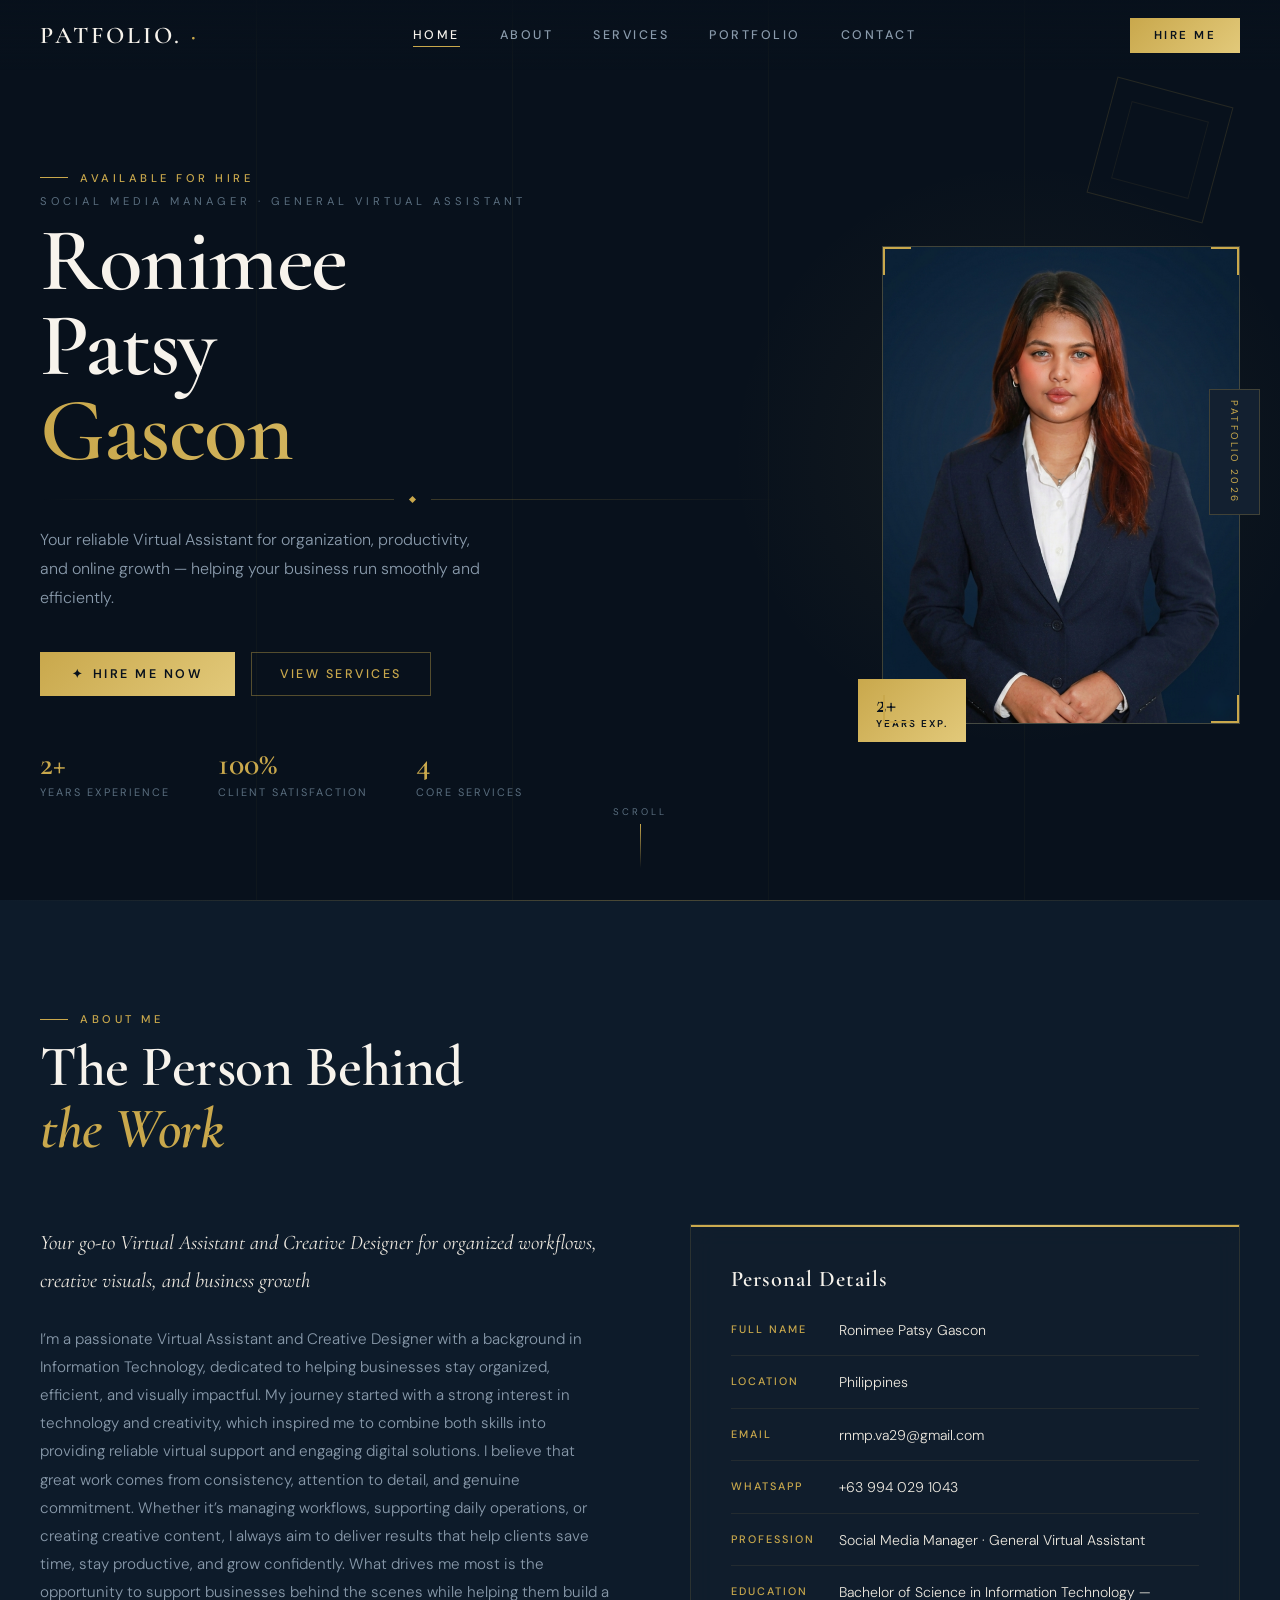
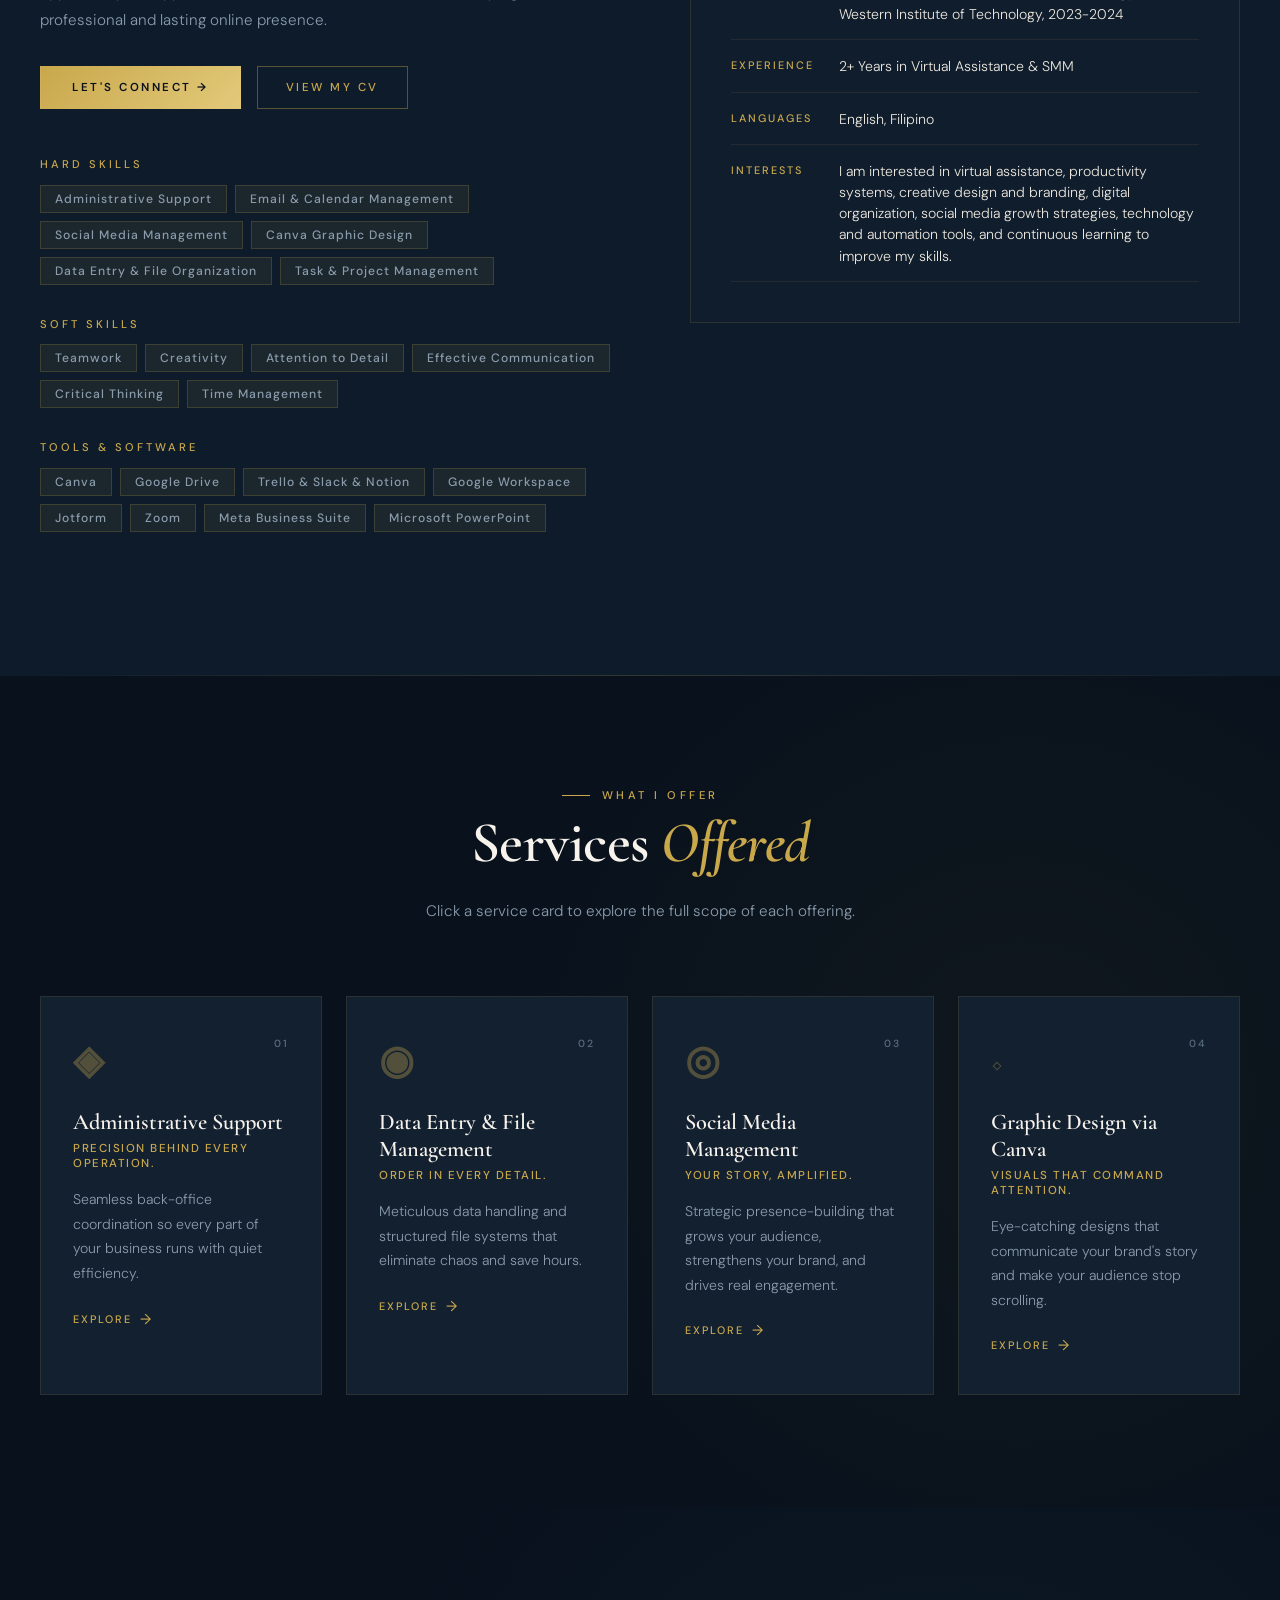
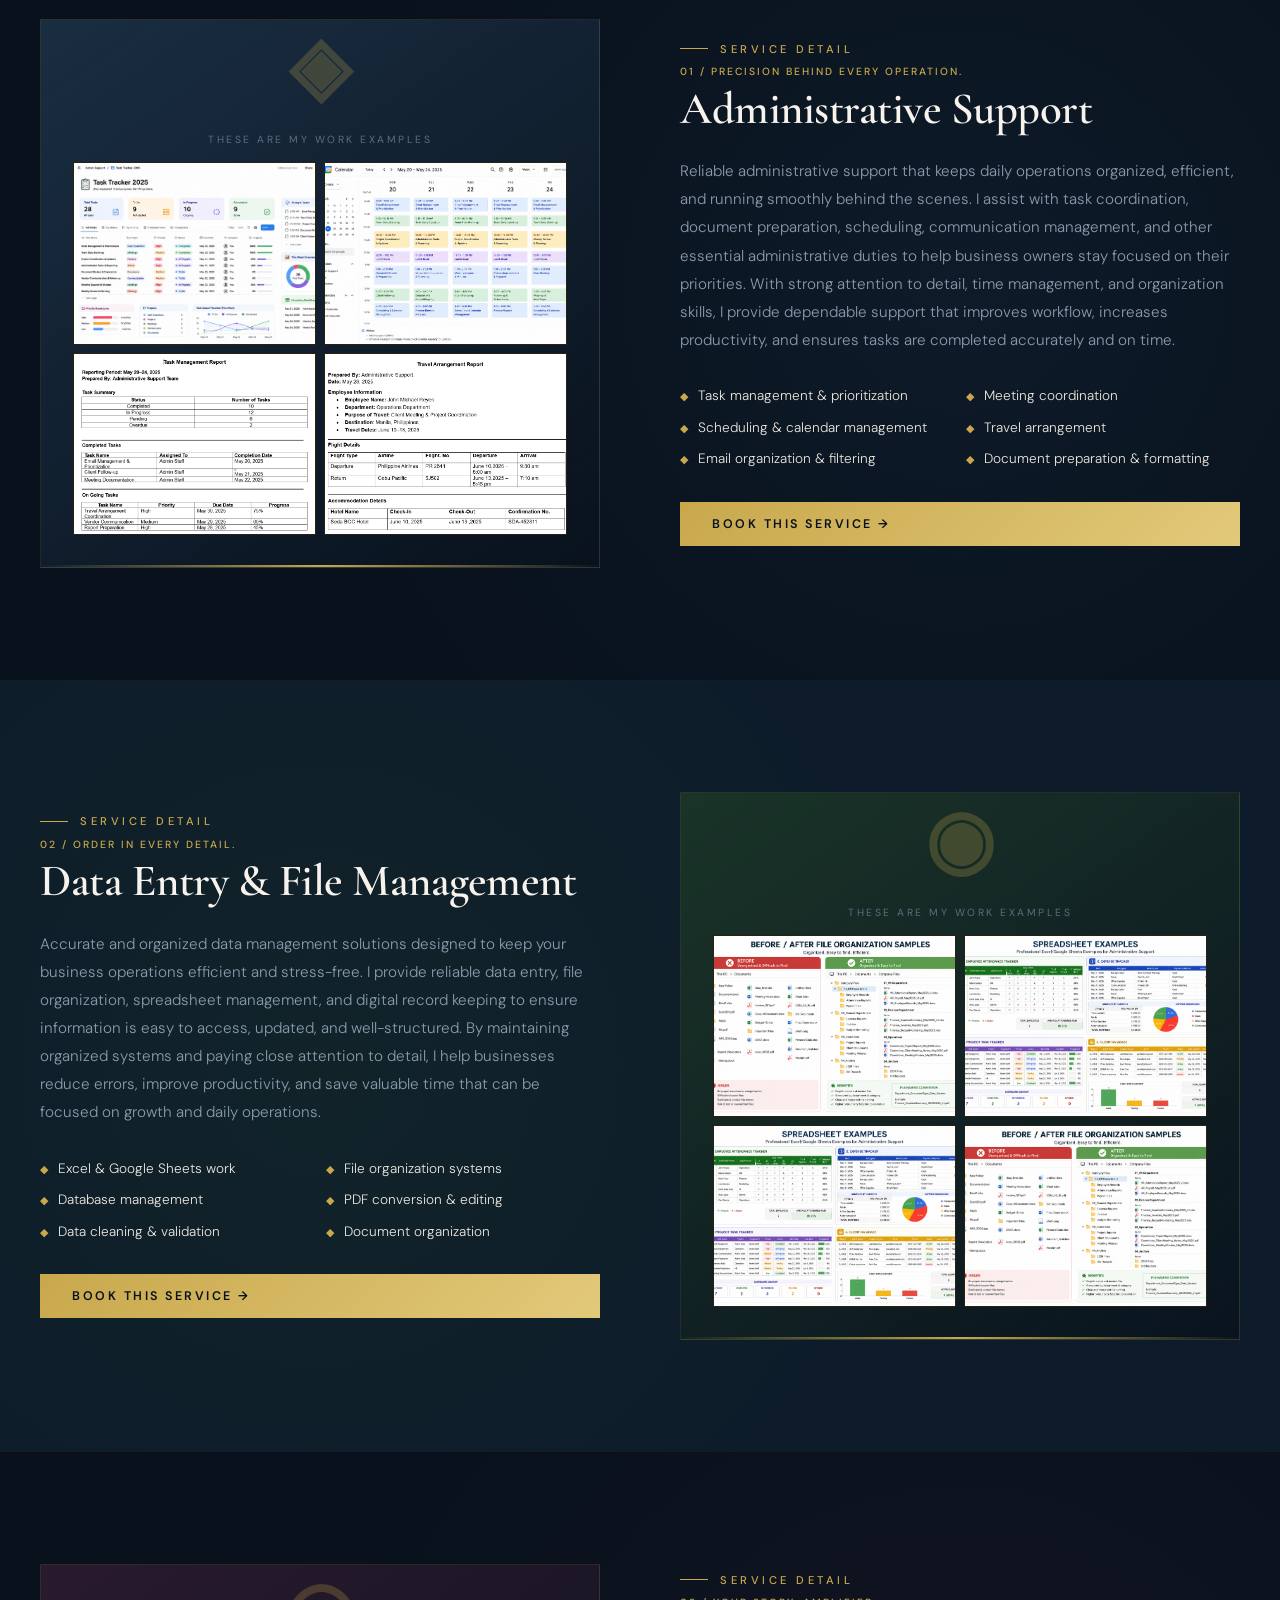
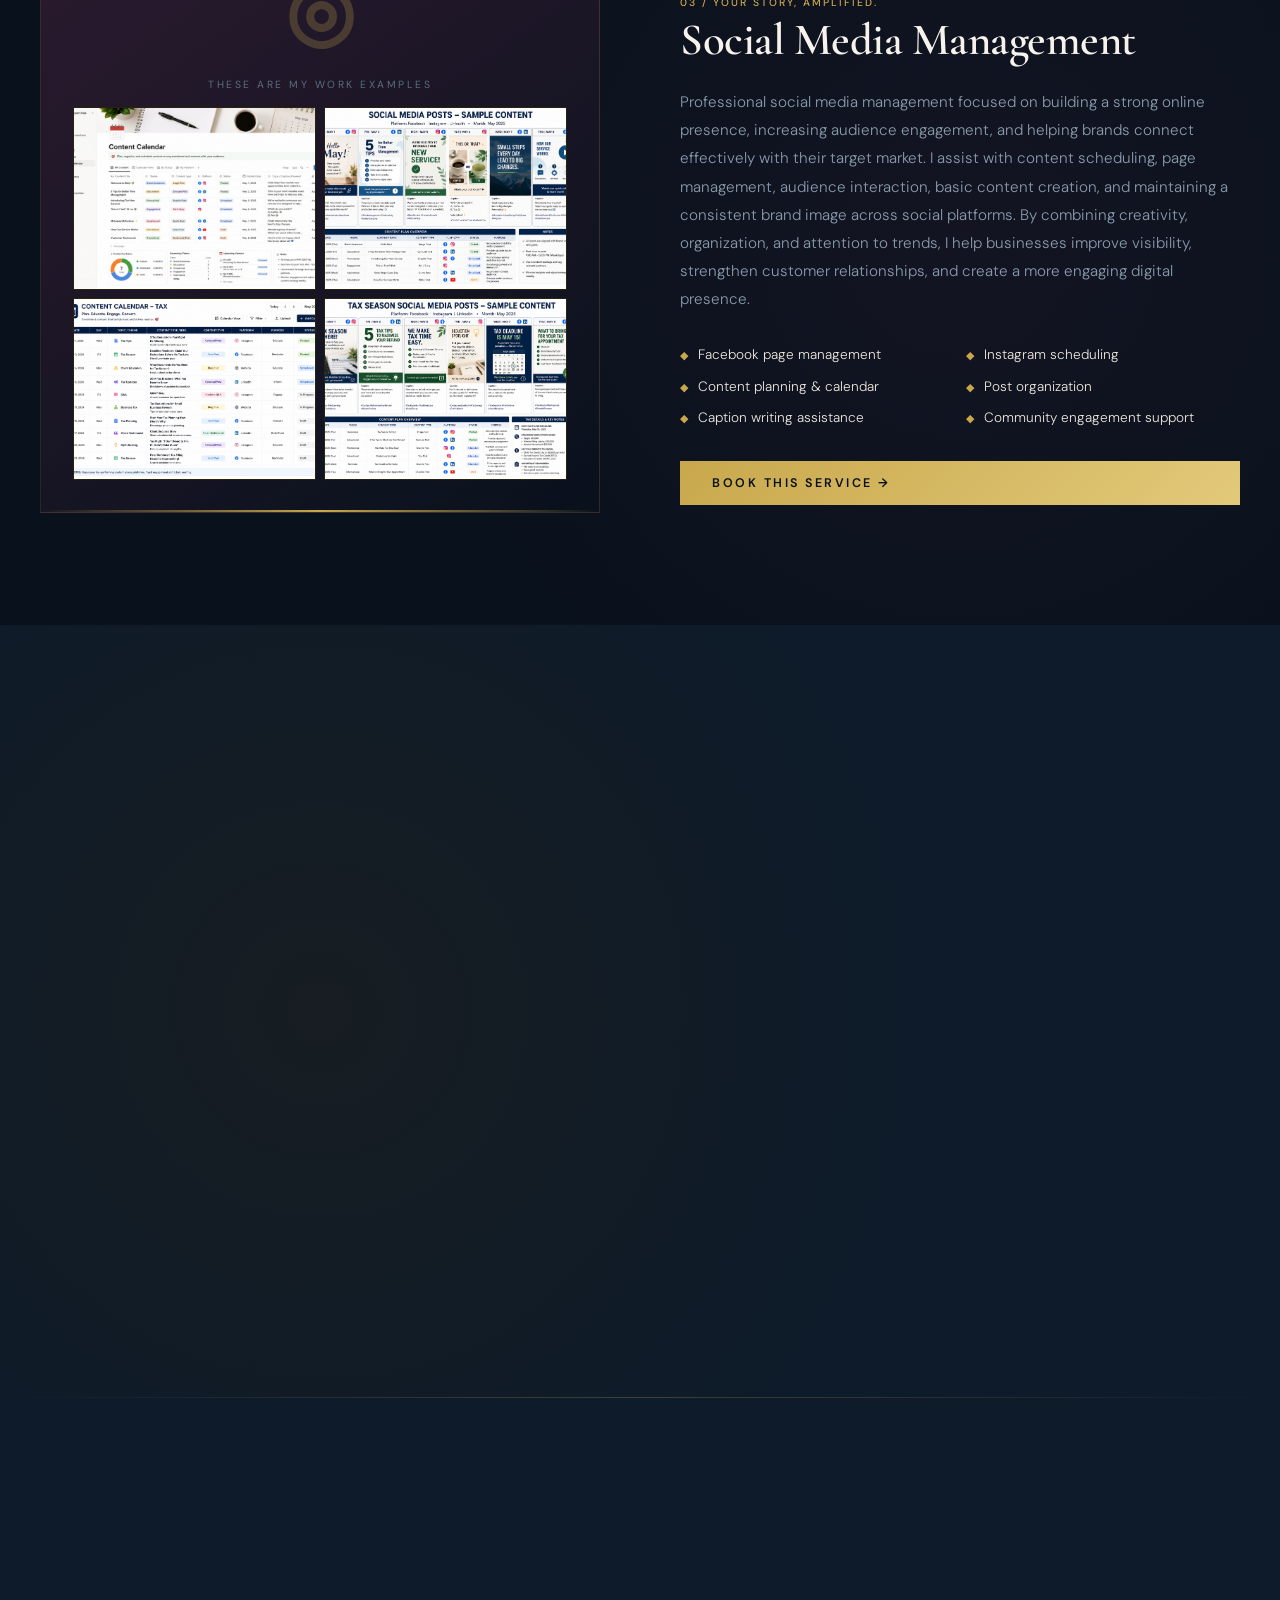
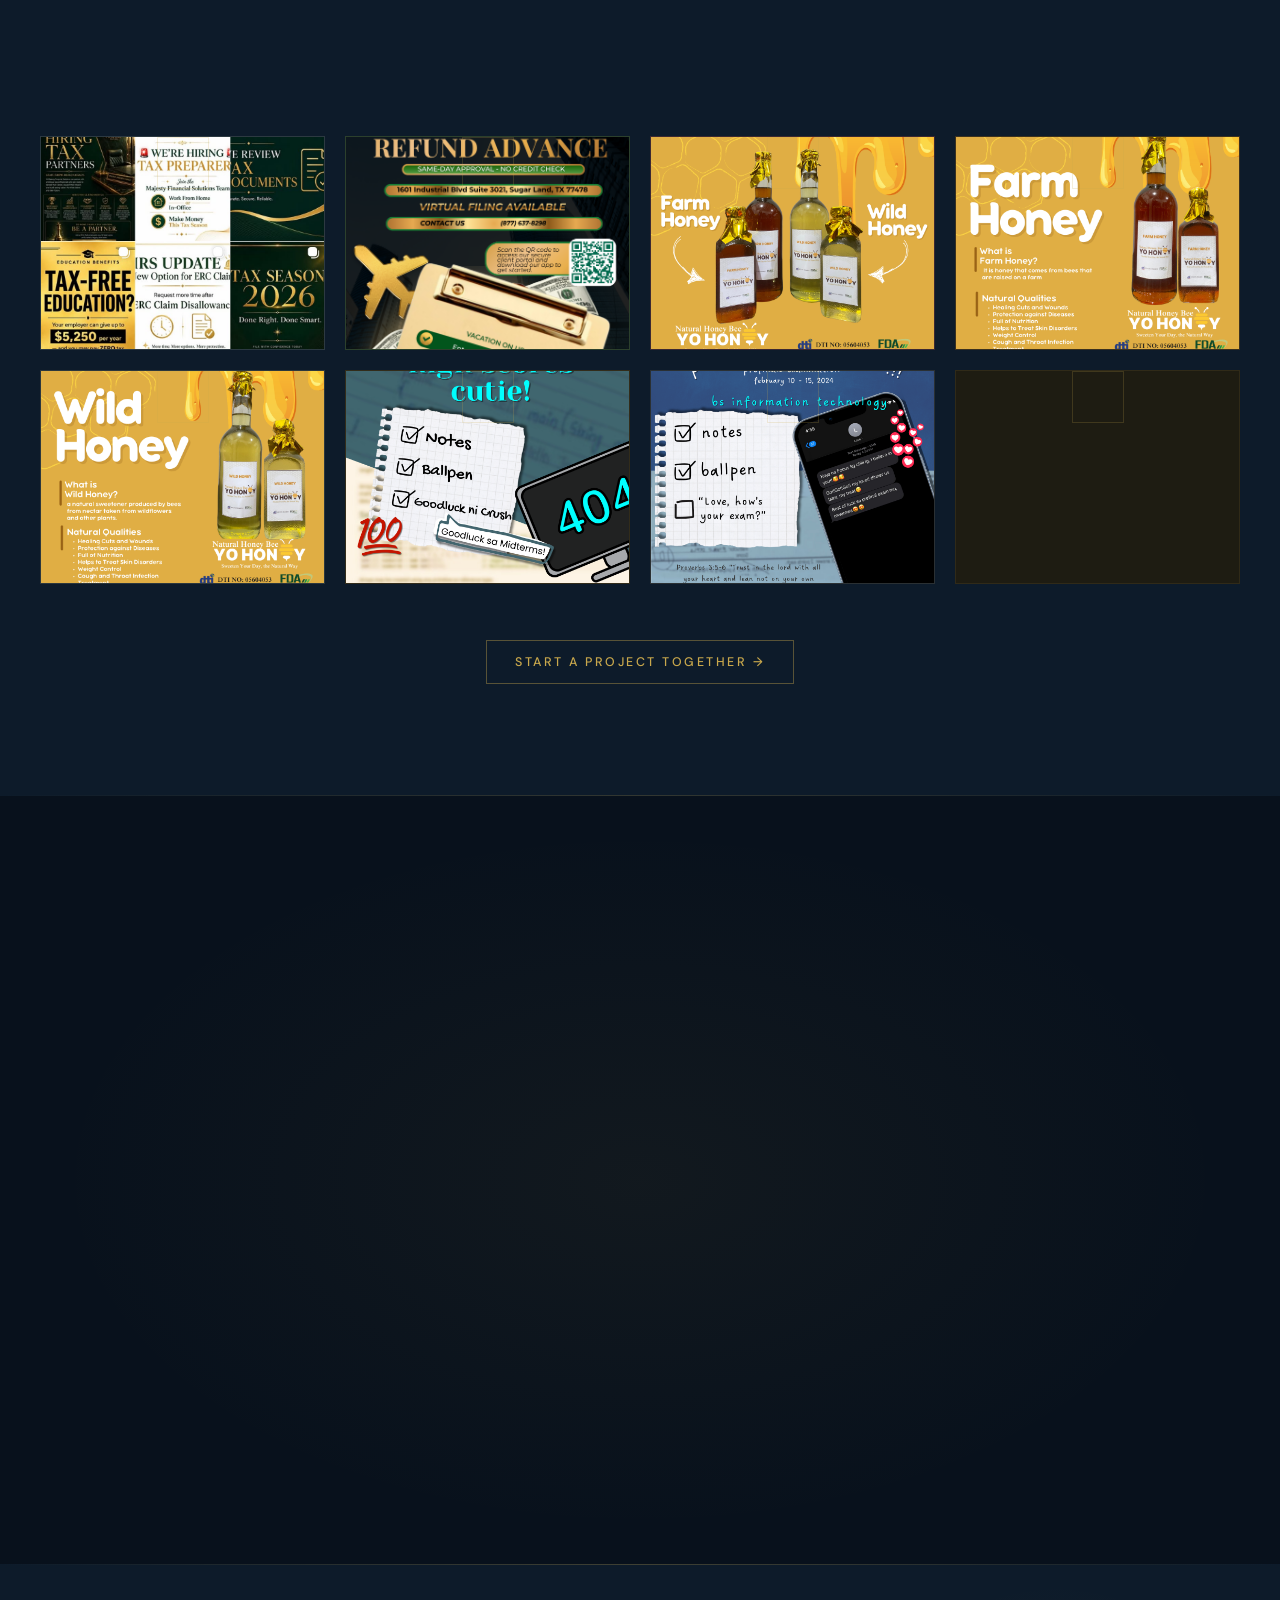
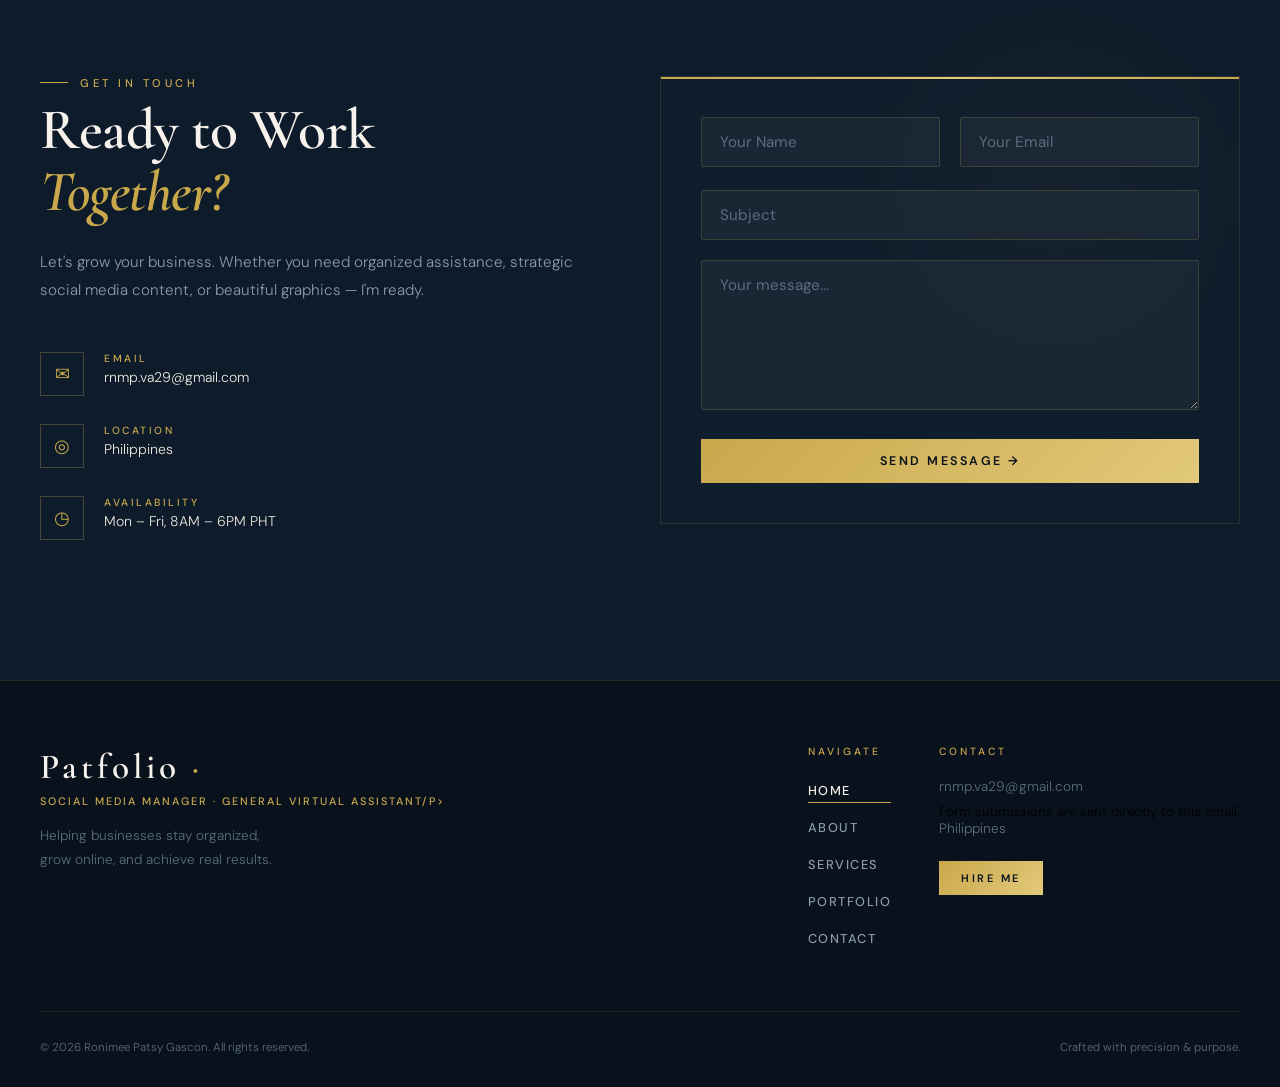
==== index.html @ 821ad09b "initial commit" ====
<!DOCTYPE html>
<html lang="en">
<head>
  <meta charset="UTF-8" />
  <meta name="viewport" content="width=device-width, initial-scale=1.0" />
  <title>Ronimee Patsy Gascon | Social Media Manager · Executive Assistant</title>
  <link rel="stylesheet" href="style.css" />
</head>
<body>

  <!-- ═══════════════════════════════════════════
       NAVBAR
  ═══════════════════════════════════════════ -->
  <nav id="navbar">
    <div class="nav-inner">
      <a href="#hero" class="nav-wordmark" onclick="smoothScroll('hero'); return false;">
        <span class="nav-wordmark-white">patfolio.</span><span class="nav-wordmark-gold">&nbsp;·</span>
      </a>

      <div class="desktop-only nav-links">
        <a href="#hero"      class="nav-link active" onclick="smoothScroll('hero');      return false;">Home</a>
        <a href="#about"     class="nav-link"         onclick="smoothScroll('about');     return false;">About</a>
        <a href="#services"  class="nav-link"         onclick="smoothScroll('services');  return false;">Services</a>
        <a href="#portfolio" class="nav-link"         onclick="smoothScroll('portfolio'); return false;">Portfolio</a>
        <a href="#contact"   class="nav-link"         onclick="smoothScroll('contact');   return false;">Contact</a>
      </div>

      <a href="#contact" class="btn-gold desktop-only" style="padding:10px 24px;font-size:0.72rem;" onclick="smoothScroll('contact'); return false;">
        Hire Me
      </a>

      <button class="hamburger mobile-only" id="hamburger" onclick="toggleMenu()" aria-label="Toggle menu">
        <span></span><span></span><span></span>
      </button>
    </div>

    <div class="mobile-drawer" id="mobile-drawer">
      <a href="#hero"      class="nav-link" onclick="smoothScroll('hero');      closeMobileMenu(); return false;">Home</a>
      <a href="#about"     class="nav-link" onclick="smoothScroll('about');     closeMobileMenu(); return false;">About</a>
      <a href="#services"  class="nav-link" onclick="smoothScroll('services');  closeMobileMenu(); return false;">Services</a>
      <a href="#portfolio" class="nav-link" onclick="smoothScroll('portfolio'); closeMobileMenu(); return false;">Portfolio</a>
      <a href="#contact"   class="nav-link" onclick="smoothScroll('contact');   closeMobileMenu(); return false;">Contact</a>
      <a href="#contact" class="btn-gold" style="margin-top:0.5rem;width:100%;justify-content:center;display:flex;" onclick="smoothScroll('contact'); closeMobileMenu(); return false;">
        Hire Me
      </a>
    </div>
  </nav>

  <!-- ═══════════════════════════════════════════
       HERO
  ═══════════════════════════════════════════ -->
  <section id="hero">
    <div class="hero-grid-line" style="left:20%"></div>
    <div class="hero-grid-line" style="left:40%"></div>
    <div class="hero-grid-line" style="left:60%"></div>
    <div class="hero-grid-line" style="left:80%"></div>
    <div class="hero-grid-line" style="left:100%"></div>
    <div class="hero-glow"></div>
    <div class="hero-ornament-lg"></div>
    <div class="hero-ornament-sm"></div>

    <div class="hero-inner">
      <div class="hero-text">
        <div class="section-label">
          <div class="section-label-line"></div>
          <span class="section-label-text">Available for Hire</span>
        </div>
        <p class="hero-subtitle">Social Media Manager · General Virtual Assistant</p>
        <h1 class="hero-h1">
          <span>Ronimee</span>
          <span>Patsy</span>
          <span class="gold-line gold-text">Gascon</span>
        </h1>
        <div class="gold-divider">
          <div class="gold-divider-line-l"></div>
          <div class="gold-divider-diamond"></div>
          <div class="gold-divider-line-r"></div>
        </div>
        <p class="hero-body">
          Your reliable Virtual Assistant for organization, productivity, and online growth — helping your business run smoothly and efficiently.
        </p>
        <div class="hero-ctas">
          <a href="#contact" class="btn-gold" onclick="smoothScroll('contact'); return false;"><span>✦</span> Hire Me Now</a>
          <a href="#services" class="btn-outline" onclick="smoothScroll('services'); return false;">View Services</a>
        </div>
        <div class="hero-stats">
          <div>
            <div class="hero-stat-num">2+</div>
            <div class="hero-stat-lbl">Years Experience</div>
          </div>
          <div>
            <div class="hero-stat-num">100%</div>
            <div class="hero-stat-lbl">Client Satisfaction</div>
          </div>
          <div>
            <div class="hero-stat-num">4</div>
            <div class="hero-stat-lbl">Core Services</div>
          </div>
        </div>
      </div>

      <div class="hero-frame-wrap">
        <div class="hero-frame">
          <div class="corner-accent tl"></div>
          <div class="corner-accent tr"></div>
          <div class="corner-accent bl"></div>
          <div class="corner-accent br"></div>
          <div class="hero-frame-inner hero-frame-inner--photo">
            <img
              src="images/profile.png"
              alt="Ronimee Patsy Gascon"
              onerror="this.style.display='none';"
              style="width:100%;height:100%;object-fit:cover;display:block;opacity:1;filter:none;"
            />
          </div>
        </div>
        <div class="hero-badge">
          <div class="hero-badge-num">2+</div>
          <div class="hero-badge-lbl">Years Exp.</div>
        </div>
        <div class="hero-side-tag">
          <span>Patfolio 2026</span>
        </div>
      </div>
    </div>

    <div class="scroll-cue">
      <span>Scroll</span>
      <div class="scroll-line"></div>
    </div>
  </section>

  <!-- ═══════════════════════════════════════════
       ABOUT
  ═══════════════════════════════════════════ -->
  <section id="about">
    <div class="about-top-line"></div>
    <div class="about-bottom-line"></div>

    <div class="about-inner">
      <div class="about-header anim-reveal">
        <div class="section-label">
          <div class="section-label-line"></div>
          <span class="section-label-text">About Me</span>
        </div>
        <h2 class="section-heading">
          The Person Behind<br>
          <em style="font-style:italic;color:var(--gold);">the Work</em>
        </h2>
      </div>

      <div class="about-body">
        <!-- Bio -->
        <div class="about-bio anim-reveal anim-delay-1">
          <p class="about-quote">
            Your go-to Virtual Assistant and Creative Designer for organized workflows, creative visuals, and business growth
          </p>
          <p class="about-body-text">
            I’m a passionate Virtual Assistant and Creative Designer with a background in Information Technology, dedicated to helping businesses stay organized, efficient, and visually impactful. My journey started with a strong interest in technology and creativity, which inspired me to combine both skills into providing reliable virtual support and engaging digital solutions.

I believe that great work comes from consistency, attention to detail, and genuine commitment. Whether it’s managing workflows, supporting daily operations, or creating creative content, I always aim to deliver results that help clients save time, stay productive, and grow confidently.

What drives me most is the opportunity to support businesses behind the scenes while helping them build a professional and lasting online presence.

          </p>
          <div style="display:flex;gap:1rem;flex-wrap:wrap;align-items:center;">
            <a href="#contact" class="btn-gold" style="font-size:0.72rem;" onclick="smoothScroll('contact'); return false;">
              Let's Connect →
            </a>
            <a href="https://drive.google.com/file/d/1pKWm-BBSpzEFncH00V7C1BY3cA4h8h1Z/view?usp=sharing" target="_blank" rel="noopener noreferrer" class="btn-outline" style="font-size:0.72rem;">
              View My CV
            </a>
          </div>

          <div class="about-skills">
            <div class="skill-group">
              <h4 class="skill-group-title">Hard Skills</h4>
              <div class="skill-tags">
                <span class="tag">Administrative Support</span>
                <span class="tag">Email & Calendar Management</span>
                <span class="tag">Social Media Management</span>
                <span class="tag">Canva Graphic Design</span>
                <span class="tag">Data Entry & File Organization</span>
                <span class="tag">Task & Project Management</span>
              </div>
            </div>
            <div class="skill-group">
              <h4 class="skill-group-title">Soft Skills</h4>
              <div class="skill-tags">
                <span class="tag">Teamwork</span>
                <span class="tag">Creativity</span>
                <span class="tag">Attention to Detail</span>
                <span class="tag">Effective Communication</span>
                <span class="tag">Critical Thinking</span>
                <span class="tag">Time Management</span>
              </div>
            </div>
            <div class="skill-group">
              <h4 class="skill-group-title">Tools &amp; Software</h4>
              <div class="skill-tags">
                <span class="tag">Canva</span>
                <span class="tag">Google Drive</span>
                <span class="tag">Trello & Slack & Notion</span>
                <span class="tag">Google Workspace</span>
                <span class="tag">Jotform</span>
                <span class="tag">Zoom</span>
                <span class="tag">Meta Business Suite</span>
                <span class="tag">Microsoft PowerPoint</span>
              </div>
            </div>
          </div>
        </div>

        <!-- Details card -->
        <div class="about-details anim-reveal anim-delay-2">
          <div class="glass-card details-card">
            <div class="details-card-bar"></div>
            <h3 class="details-card-title">Personal Details</h3>
            <div class="details-list">
              <div class="detail-row">
                <span class="detail-key">Full Name</span>
                <span class="detail-val">Ronimee Patsy Gascon</span>
              </div>
              <div class="detail-row">
                <span class="detail-key">Location</span>
                <span class="detail-val">Philippines</span>
              </div>
              <div class="detail-row">
                <span class="detail-key">Email</span>
                <span class="detail-val">rnmp.va29@gmail.com</span>
              </div>
              <div class="detail-row">
                <span class="detail-key">WhatsApp</span>
                <span class="detail-val">+63 994 029 1043</span>
              </div>
              <div class="detail-row">
                <span class="detail-key">Profession</span>
                <span class="detail-val">Social Media Manager · General Virtual Assistant </span>
              </div>
              <div class="detail-row">
                <span class="detail-key">Education</span>
                <span class="detail-val">Bachelor of Science in Information Technology — Western Institute of Technology, 2023-2024</span>
              </div>
              <div class="detail-row">
                <span class="detail-key">Experience</span>
                <span class="detail-val">2+ Years in Virtual Assistance &amp; SMM</span>
              </div>
              <div class="detail-row">
                <span class="detail-key">Languages</span>
                <span class="detail-val">English, Filipino</span>
              </div>
              <div class="detail-row">
                <span class="detail-key">Interests</span>
                <span class="detail-val">I am interested in virtual assistance, productivity systems, creative design and branding, digital organization, social media growth strategies, technology and automation tools, and continuous learning to improve my skills.</span>
              </div>
            </div>
          </div>
        </div>
      </div>
    </div>
  </section>

  <!-- ═══════════════════════════════════════════
       SERVICES OVERVIEW
  ═══════════════════════════════════════════ -->
  <section id="services">
    <div class="services-bg"></div>
    <div class="services-inner">
      <div class="services-header anim-reveal">
        <div class="section-label" style="justify-content:center;">
          <div class="section-label-line"></div>
          <span class="section-label-text">What I Offer</span>
        </div>
        <h2 class="section-heading">Services <em style="font-style:italic;color:var(--gold);">Offered</em></h2>
        <p class="services-sub">Click a service card to explore the full scope of each offering.</p>
      </div>

      <div class="services-grid">
        <div class="service-card anim-reveal" onclick="smoothScroll('admin')">
          <div class="svc-card-top">
            <span class="svc-icon">◈</span>
            <span class="svc-num">01</span>
          </div>
          <h3 class="svc-title">Administrative Support</h3>
          <p class="svc-tagline">Precision behind every operation.</p>
          <p class="svc-short">Seamless back-office coordination so every part of your business runs with quiet efficiency.</p>
          <div class="svc-explore-row">
            <span class="svc-explore">Explore</span>
            <span class="svc-arrow">→</span>
          </div>
        </div>

        <div class="service-card anim-reveal anim-delay-1" onclick="smoothScroll('data')">
          <div class="svc-card-top">
            <span class="svc-icon">◉</span>
            <span class="svc-num">02</span>
          </div>
          <h3 class="svc-title">Data Entry &amp; File Management</h3>
          <p class="svc-tagline">Order in every detail.</p>
          <p class="svc-short">Meticulous data handling and structured file systems that eliminate chaos and save hours.</p>
          <div class="svc-explore-row">
            <span class="svc-explore">Explore</span>
            <span class="svc-arrow">→</span>
          </div>
        </div>

        <div class="service-card anim-reveal anim-delay-2" onclick="smoothScroll('social')">
          <div class="svc-card-top">
            <span class="svc-icon">◎</span>
            <span class="svc-num">03</span>
          </div>
          <h3 class="svc-title">Social Media Management</h3>
          <p class="svc-tagline">Your story, amplified.</p>
          <p class="svc-short">Strategic presence-building that grows your audience, strengthens your brand, and drives real engagement.</p>
          <div class="svc-explore-row">
            <span class="svc-explore">Explore</span>
            <span class="svc-arrow">→</span>
          </div>
        </div>

        <div class="service-card anim-reveal anim-delay-3" onclick="smoothScroll('design')">
          <div class="svc-card-top">
            <span class="svc-icon">◇</span>
            <span class="svc-num">04</span>
          </div>
          <h3 class="svc-title">Graphic Design via Canva</h3>
          <p class="svc-tagline">Visuals that command attention.</p>
          <p class="svc-short">Eye-catching designs that communicate your brand's story and make your audience stop scrolling.</p>
          <div class="svc-explore-row">
            <span class="svc-explore">Explore</span>
            <span class="svc-arrow">→</span>
          </div>
        </div>
      </div>
    </div>
  </section>

  <!-- ═══════════════════════════════════════════
       SERVICE DETAIL: ADMIN (deep bg, normal)
  ═══════════════════════════════════════════ -->
  <section id="admin" class="service-detail bg-deep">
    <div style="position:absolute;inset:0;background-image:radial-gradient(circle at 75% 50%,rgba(26,46,66,0.333) 0%,transparent 60%);pointer-events:none;"></div>
    <div class="sd-inner anim-reveal">
      <div class="sd-visual" style="background:linear-gradient(145deg,#1A2E42,rgba(8,17,28,0.8));">
        <span class="sd-visual-icon">◈</span>
        <p class="sd-visual-lbl">These are my work examples</p>
        <div class="sd-img-grid">
          <div class="sd-img-placeholder"><img src="images/admin1.png" alt="Admin project 1" style="width:100%;height:100%;object-fit:cover;" onerror="this.parentElement.innerHTML='🖼';" /></div>
          <div class="sd-img-placeholder"><img src="images/admin2.png" alt="Admin project 2" style="width:100%;height:100%;object-fit:cover;" onerror="this.parentElement.innerHTML='🖼';" /></div>
          <div class="sd-img-placeholder"><img src="images/admin3.png" alt="Admin project 3" style="width:100%;height:100%;object-fit:cover;" onerror="this.parentElement.innerHTML='🖼';" /></div>
          <div class="sd-img-placeholder"><img src="images/admin4.png" alt="Admin project 4" style="width:100%;height:100%;object-fit:cover;" onerror="this.parentElement.innerHTML='🖼';" /></div>
        </div>
        <div class="sd-visual-bar"></div>
      </div>
      <div class="sd-copy">
        <div class="section-label">
          <div class="section-label-line"></div>
          <span class="section-label-text">Service Detail</span>
        </div>
        <p class="sd-num-tag">01 / Precision behind every operation.</p>
        <h2 class="section-heading sm">Administrative Support</h2>
        <p class="sd-body">Reliable administrative support that keeps daily operations organized, efficient, and running smoothly behind the scenes. I assist with task coordination, document preparation, scheduling, communication management, and other essential administrative duties to help business owners stay focused on their priorities. With strong attention to detail, time management, and organization skills, I provide dependable support that improves workflow, increases productivity, and ensures tasks are completed accurately and on time.</p>
        <div class="sd-tasks">
          <div class="sd-task"><span class="sd-task-dot">◆</span><span class="sd-task-text">Task management &amp; prioritization</span></div>
          <div class="sd-task"><span class="sd-task-dot">◆</span><span class="sd-task-text">Meeting coordination</span></div>
          <div class="sd-task"><span class="sd-task-dot">◆</span><span class="sd-task-text">Scheduling &amp; calendar management</span></div>
          <div class="sd-task"><span class="sd-task-dot">◆</span><span class="sd-task-text">Travel arrangement</span></div>
          <div class="sd-task"><span class="sd-task-dot">◆</span><span class="sd-task-text">Email organization &amp; filtering</span></div>
          <div class="sd-task"><span class="sd-task-dot">◆</span><span class="sd-task-text">Document preparation &amp; formatting</span></div>
        </div>
        <a href="#contact" class="btn-gold" onclick="smoothScroll('contact'); return false;">Book This Service →</a>
      </div>
    </div>
  </section>

  <!-- SERVICE DETAIL: DATA (navy bg, flipped) -->
  <section id="data" class="service-detail bg-navy">
    <div style="position:absolute;inset:0;background-image:radial-gradient(circle at 25% 50%,rgba(26,52,40,0.333) 0%,transparent 60%);pointer-events:none;"></div>
    <div class="sd-inner flip anim-reveal">
      <div class="sd-visual" style="background:linear-gradient(145deg,#1A3428,rgba(8,17,28,0.8));">
        <span class="sd-visual-icon">◉</span>
        <p class="sd-visual-lbl">These are my work examples</p>
        <div class="sd-img-grid">
          <div class="sd-img-placeholder"><img src="images/data1.png" alt="Data project 1" style="width:100%;height:100%;object-fit:cover;" onerror="this.parentElement.innerHTML='🖼';" /></div>
          <div class="sd-img-placeholder"><img src="images/data2.png" alt="Data project 2" style="width:100%;height:100%;object-fit:cover;" onerror="this.parentElement.innerHTML='🖼';" /></div>
          <div class="sd-img-placeholder"><img src="images/data2.png" alt="Data project 3" style="width:100%;height:100%;object-fit:cover;" onerror="this.parentElement.innerHTML='🖼';" /></div>
          <div class="sd-img-placeholder"><img src="images/data1.png" alt="Data project 4" style="width:100%;height:100%;object-fit:cover;" onerror="this.parentElement.innerHTML='🖼';" /></div>
        </div>
        <div class="sd-visual-bar"></div>
      </div>
      <div class="sd-copy">
        <div class="section-label">
          <div class="section-label-line"></div>
          <span class="section-label-text">Service Detail</span>
        </div>
        <p class="sd-num-tag">02 / Order in every detail.</p>
        <h2 class="section-heading sm">Data Entry &amp; File Management</h2>
        <p class="sd-body">Accurate and organized data management solutions designed to keep your business operations efficient and stress-free. I provide reliable data entry, file organization, spreadsheet management, and digital record keeping to ensure information is easy to access, updated, and well-structured. By maintaining organized systems and paying close attention to detail, I help businesses reduce errors, improve productivity, and save valuable time that can be focused on growth and daily operations.</p>
        <div class="sd-tasks">
          <div class="sd-task"><span class="sd-task-dot">◆</span><span class="sd-task-text">Excel &amp; Google Sheets work</span></div>
          <div class="sd-task"><span class="sd-task-dot">◆</span><span class="sd-task-text">File organization systems</span></div>
          <div class="sd-task"><span class="sd-task-dot">◆</span><span class="sd-task-text">Database management</span></div>
          <div class="sd-task"><span class="sd-task-dot">◆</span><span class="sd-task-text">PDF conversion &amp; editing</span></div>
          <div class="sd-task"><span class="sd-task-dot">◆</span><span class="sd-task-text">Data cleaning &amp; validation</span></div>
          <div class="sd-task"><span class="sd-task-dot">◆</span><span class="sd-task-text">Document organization</span></div>
        </div>
        <a href="#contact" class="btn-gold" onclick="smoothScroll('contact'); return false;">Book This Service →</a>
      </div>
    </div>
  </section>

  <!-- SERVICE DETAIL: SOCIAL (deep bg, normal) -->
  <section id="social" class="service-detail bg-deep">
    <div style="position:absolute;inset:0;background-image:radial-gradient(circle at 75% 50%,rgba(42,26,46,0.333) 0%,transparent 60%);pointer-events:none;"></div>
    <div class="sd-inner anim-reveal">
      <div class="sd-visual" style="background:linear-gradient(145deg,#2A1A2E,rgba(8,17,28,0.8));">
        <span class="sd-visual-icon">◎</span>
        <p class="sd-visual-lbl">These are my work examples</p>
        <div class="sd-img-grid">
          <div class="sd-img-placeholder"><img src="images/social1.png" alt="Social Media project 1" style="width:100%;height:100%;object-fit:cover;" onerror="this.parentElement.innerHTML='🖼';" /></div>
          <div class="sd-img-placeholder"><img src="images/social2.png" alt="Social Media project 2" style="width:100%;height:100%;object-fit:cover;" onerror="this.parentElement.innerHTML='🖼';" /></div>
          <div class="sd-img-placeholder"><img src="images/social3.png" alt="Social Media project 3" style="width:100%;height:100%;object-fit:cover;" onerror="this.parentElement.innerHTML='🖼';" /></div>
          <div class="sd-img-placeholder"><img src="images/social4.png" alt="Social Media project 4" style="width:100%;height:100%;object-fit:cover;" onerror="this.parentElement.innerHTML='🖼';" /></div>
        </div>
        <div class="sd-visual-bar"></div>
      </div>
      <div class="sd-copy">
        <div class="section-label">
          <div class="section-label-line"></div>
          <span class="section-label-text">Service Detail</span>
        </div>
        <p class="sd-num-tag">03 / Your story, amplified.</p>
        <h2 class="section-heading sm">Social Media Management</h2>
        <p class="sd-body">Professional social media management focused on building a strong online presence, increasing audience engagement, and helping brands connect effectively with their target market. I assist with content scheduling, page management, audience interaction, basic content creation, and maintaining a consistent brand image across social platforms. By combining creativity, organization, and attention to trends, I help businesses improve visibility, strengthen customer relationships, and create a more engaging digital presence.
</p>
        <div class="sd-tasks">
          <div class="sd-task"><span class="sd-task-dot">◆</span><span class="sd-task-text">Facebook page management</span></div>
          <div class="sd-task"><span class="sd-task-dot">◆</span><span class="sd-task-text">Instagram scheduling</span></div>
          <div class="sd-task"><span class="sd-task-dot">◆</span><span class="sd-task-text">Content planning &amp; calendar</span></div>
          <div class="sd-task"><span class="sd-task-dot">◆</span><span class="sd-task-text">Post organization</span></div>
          <div class="sd-task"><span class="sd-task-dot">◆</span><span class="sd-task-text">Caption writing assistance</span></div>
          <div class="sd-task"><span class="sd-task-dot">◆</span><span class="sd-task-text">Community engagement support</span></div>
        </div>
        <a href="#contact" class="btn-gold" onclick="smoothScroll('contact'); return false;">Book This Service →</a>
      </div>
    </div>
  </section>

  <!-- SERVICE DETAIL: DESIGN (navy bg, flipped) -->
  <section id="design" class="service-detail bg-navy">
    <div style="position:absolute;inset:0;background-image:radial-gradient(circle at 25% 50%,rgba(42,32,16,0.333) 0%,transparent 60%);pointer-events:none;"></div>
    <div class="sd-inner flip anim-reveal">
      <div class="sd-visual" style="background:linear-gradient(145deg,#2A2010,rgba(8,17,28,0.8));">
        <span class="sd-visual-icon">◇</span>
        <p class="sd-visual-lbl">These are my work examples</p>
        <div class="sd-img-grid">
          <div class="sd-img-placeholder"><img src="images/design1.png" alt="Design project 1" style="width:100%;height:100%;object-fit:cover;" onerror="this.parentElement.innerHTML='🖼';" /></div>
          <div class="sd-img-placeholder"><img src="images/design2.png" alt="Design project 2" style="width:100%;height:100%;object-fit:cover;" onerror="this.parentElement.innerHTML='🖼';" /></div>
          <div class="sd-img-placeholder"><img src="images/design3.jpeg" alt="Design project 3" style="width:100%;height:100%;object-fit:cover;" onerror="this.parentElement.innerHTML='🖼';" /></div>
          <div class="sd-img-placeholder"><img src="images/design4.png" alt="Design project 4" style="width:100%;height:100%;object-fit:cover;" onerror="this.parentElement.innerHTML='🖼';" /></div>
        </div>
        <div class="sd-visual-bar"></div>
      </div>
      <div class="sd-copy">
        <div class="section-label">
          <div class="section-label-line"></div>
          <span class="section-label-text">Service Detail</span>
        </div>
        <p class="sd-num-tag">04 / Visuals that command attention.</p>
        <h2 class="section-heading sm">Graphic Design via Canva</h2>
        <p class="sd-body">Professional and visually engaging designs that help businesses strengthen their online presence and capture their audience’s attention. I create clean, modern, and purpose-driven graphics using Canva for social media, marketing materials, presentations, and other digital content. My goal is to deliver designs that not only look appealing but also communicate your brand message clearly, increase engagement, and leave a lasting impression on your audience.</p>
        <div class="sd-tasks">
          <div class="sd-task"><span class="sd-task-dot">◆</span><span class="sd-task-text">Social media graphics</span></div>
          <div class="sd-task"><span class="sd-task-dot">◆</span><span class="sd-task-text">Posters &amp; flyers</span></div>
          <div class="sd-task"><span class="sd-task-dot">◆</span><span class="sd-task-text">Event graphics</span></div>
          <div class="sd-task"><span class="sd-task-dot">◆</span><span class="sd-task-text">Promotional materials</span></div>
          <div class="sd-task"><span class="sd-task-dot">◆</span><span class="sd-task-text">Branding visuals</span></div>
          <div class="sd-task"><span class="sd-task-dot">◆</span><span class="sd-task-text">Story &amp; banner templates</span></div>
        </div>
        <a href="#contact" class="btn-gold" onclick="smoothScroll('contact'); return false;">Book This Service →</a>
      </div>
    </div>
  </section>

  <!-- ═══════════════════════════════════════════
       PORTFOLIO
  ═══════════════════════════════════════════ -->
  <section id="portfolio">
    <div class="portfolio-top-line"></div>
    <div class="portfolio-bottom-line"></div>
    <div class="portfolio-inner">
      <div class="portfolio-header anim-reveal">
        <div class="section-label" style="justify-content:center;">
          <div class="section-label-line"></div>
          <span class="section-label-text">My Work</span>
        </div>
        <h2 class="section-heading">Selected <em style="font-style:italic;color:var(--gold);">Portfolio</em></h2>
        <p class="portfolio-sub">A curated selection of projects across social media, design, and administrative work.</p>
      </div>

      <div class="portfolio-grid">
        <div class="portfolio-card" style="background:#1A2D3F;">
          <img src="images/portfolio1.jpg" alt="Instagram Brand Kit" class="portfolio-card-img" onerror="this.style.display='none';" />
          <div class="card-inner"><div class="portfolio-card-icon"></div><p class="portfolio-card-lbl"></p></div>
          <div class="overlay"><span class="overlay-title"></span><span class="overlay-cat"></span></div>
        </div>
        <div class="portfolio-card" style="background:#1A3428;">
          <img src="images/portfolio2.png" alt="Event Flyer Campaign" class="portfolio-card-img" onerror="this.style.display='none';" />
          <div class="card-inner"><div class="portfolio-card-icon"></div><p class="portfolio-card-lbl"></p></div>
          <div class="overlay"><span class="overlay-title"></span><span class="overlay-cat"></span></div>
        </div>
        <div class="portfolio-card" style="background:#2A1A2E;">
          <img src="images/portfolio3.png" alt="Content Calendar Q4" class="portfolio-card-img" onerror="this.style.display='none';" />
          <div class="card-inner"><div class="portfolio-card-icon"></div><p class="portfolio-card-lbl"></p></div>
          <div class="overlay"><span class="overlay-title"></span><span class="overlay-cat"></span></div>
        </div>
        <div class="portfolio-card" style="background:#2A2418;">
          <img src="images/portfolio4.png" alt="Monthly Report Design" class="portfolio-card-img" onerror="this.style.display='none';" />
          <div class="card-inner"><div class="portfolio-card-icon"></div><p class="portfolio-card-lbl"></p></div>
          <div class="overlay"><span class="overlay-title"></span><span class="overlay-cat"></span></div>
        </div>
        <div class="portfolio-card" style="background:#1A2A3A;">
          <img src="images/portfolio5.png" alt="Facebook Ad Graphics" class="portfolio-card-img" onerror="this.style.display='none';" />
          <div class="card-inner"><div class="portfolio-card-icon"></div><p class="portfolio-card-lbl"></p></div>
          <div class="overlay"><span class="overlay-title"></span><span class="overlay-cat"></span></div>
        </div>
        <div class="portfolio-card" style="background:#201E14;">
          <img src="images/portfolio6.png" alt="Business Branding Set" class="portfolio-card-img" onerror="this.style.display='none';" />
          <div class="card-inner"><div class="portfolio-card-icon"></div><p class="portfolio-card-lbl"></p></div>
          <div class="overlay"><span class="overlay-title"></span><span class="overlay-cat"></span></div>
        </div>
        <div class="portfolio-card" style="background:#172230;">
          <img src="images/portfolio7.png" alt="Social Media Strategy" class="portfolio-card-img" onerror="this.style.display='none';" />
          <div class="card-inner"><div class="portfolio-card-icon"></div><p class="portfolio-card-lbl"></p></div>
          <div class="overlay"><span class="overlay-title"></span><span class="overlay-cat"></span></div>
        </div>
        <div class="portfolio-card" style="background:#1E1C12;">
          <img src="images/portfolio8.png" alt="Email Campaign Design" class="portfolio-card-img" onerror="this.style.display='none';" />
          <div class="card-inner"><div class="portfolio-card-icon"></div><p class="portfolio-card-lbl"></p></div>
          <div class="overlay"><span class="overlay-title"></span><span class="overlay-cat"></span></div>
        </div>
      </div>

      <div class="portfolio-footer">
        <a href="#contact" class="btn-outline" onclick="smoothScroll('contact'); return false;">Start a Project Together →</a>
      </div>
    </div>
  </section>

  <!-- ═══════════════════════════════════════════
       TESTIMONIALS
  ═══════════════════════════════════════════ -->
  <section id="testimonials">
    <div class="testimonials-bg"></div>
    <div class="testimonials-inner">
      <div class="testimonials-header anim-reveal">
        <div class="section-label" style="justify-content:center;">
          <div class="section-label-line"></div>
          <span class="section-label-text">Client Reviews</span>
        </div>
        <h2 class="section-heading">What Clients <em style="font-style:italic;color:var(--gold);">Say</em></h2>
      </div>

      <div class="testimonials-grid">
        <div class="glass-card testimonial-card anim-reveal">
          <div class="testimonial-top-line"></div>
          <div class="testimonial-stars">
            <span class="testimonial-star">★</span><span class="testimonial-star">★</span><span class="testimonial-star">★</span><span class="testimonial-star">★</span><span class="testimonial-star">★</span>
          </div>
          <div class="testimonial-quote-mark">"</div>
          <p class="testimonial-text">Ronimee transformed our social media presence in two months. Incredibly organized, proactive, and always delivers on time. An absolute professional.</p>
          <div class="gold-divider"><div class="gold-divider-line-l"></div><div class="gold-divider-diamond"></div><div class="gold-divider-line-r"></div></div>
          <div style="margin-top:1rem;">
            <p class="testimonial-name">Ronel Magallanes</p>
            <p class="testimonial-role">Onel Barbershop , Manila</p>
          </div>
        </div>

        <div class="glass-card testimonial-card anim-reveal anim-delay-2">
          <div class="testimonial-top-line"></div>
          <div class="testimonial-stars">
            <span class="testimonial-star">★</span><span class="testimonial-star">★</span><span class="testimonial-star">★</span><span class="testimonial-star">★</span><span class="testimonial-star">★</span>
          </div>
          <div class="testimonial-quote-mark">"</div>
          <p class="testimonial-text">Having Ronimee as my Executive Assistant was a game-changer. She manages my calendar, emails, and tasks flawlessly. My productivity doubled.</p>
          <div class="gold-divider"><div class="gold-divider-line-l"></div><div class="gold-divider-diamond"></div><div class="gold-divider-line-r"></div></div>
          <div style="margin-top:1rem;">
            <p class="testimonial-name">Emee Talagon</p>
            <p class="testimonial-role">Yo Honey &amp; CEO</p>
          </div>
        </div>

        <div class="glass-card testimonial-card anim-reveal anim-delay-4">
          <div class="testimonial-top-line"></div>
          <div class="testimonial-stars">
            <span class="testimonial-star">★</span><span class="testimonial-star">★</span><span class="testimonial-star">★</span><span class="testimonial-star">★</span><span class="testimonial-star">★</span>
          </div>
          <div class="testimonial-quote-mark">"</div>
          <p class="testimonial-text">The Canva designs she created were stunning — on-brand, polished, and always delivered fast. She truly understands what clients need.</p>
          <div class="gold-divider"><div class="gold-divider-line-l"></div><div class="gold-divider-diamond"></div><div class="gold-divider-line-r"></div></div>
          <div style="margin-top:1rem;">
            <p class="testimonial-name">Eunice Tortocion</p>
            <p class="testimonial-role">E-commerce</p>
          </div>
        </div>
      </div>
    </div>
  </section>

  <!-- ═══════════════════════════════════════════
       CONTACT
  ═══════════════════════════════════════════ -->
  <section id="contact">
    <div class="contact-glow"></div>
    <div class="contact-top-line"></div>
    <div class="contact-inner">

      <div class="contact-left anim-reveal">
        <div class="section-label">
          <div class="section-label-line"></div>
          <span class="section-label-text">Get In Touch</span>
        </div>
        <h2 class="section-heading">
          Ready to Work<br>
          <em class="contact-heading-em">Together?</em>
        </h2>
        <p class="contact-body">
          Let's grow your business. Whether you need organized assistance, strategic social media content, or beautiful graphics — I'm ready.
        </p>

        <div class="contact-info-row">
          <div class="contact-info-icon">✉</div>
          <div>
            <p class="contact-info-label">Email</p>
            <p class="contact-info-val">rnmp.va29@gmail.com</p>
          </div>
        </div>
        <div class="contact-info-row">
          <div class="contact-info-icon">◎</div>
          <div>
            <p class="contact-info-label">Location</p>
            <p class="contact-info-val">Philippines</p>
          </div>
        </div>
        <div class="contact-info-row">
          <div class="contact-info-icon">◷</div>
          <div>
            <p class="contact-info-label">Availability</p>
            <p class="contact-info-val">Mon – Fri, 8AM – 6PM PHT</p>
          </div>
        </div>
      </div>

      <div class="contact-right anim-reveal anim-delay-2">
        <!-- Success state -->
        <div class="form-success" id="form-success">
          <div class="form-success-bar"></div>
          <div class="form-success-icon">✦</div>
          <h3 class="form-success-title">Message Sent!</h3>
          <p class="form-success-text">Thank you for reaching out. I'll get back to you within 24 hours.</p>
          <button class="btn-gold" onclick="resetForm()">Send Another →</button>
        </div>

        <!-- Form -->
        <form class="glass-card contact-form" id="contact-form" onsubmit="submitForm(); return false;">
          <div class="contact-form-bar"></div>
          <div class="form-row">
            <div class="form-field">
              <input class="input-field" id="field-name" name="name" type="text" placeholder="Your Name">
              <p class="field-error" id="err-name"></p>
            </div>
            <div class="form-field">
              <input class="input-field" id="field-email" name="email" type="email" placeholder="Your Email">
              <p class="field-error" id="err-email"></p>
            </div>
          </div>
          <div class="form-field-full">
            <input class="input-field" id="field-subject" name="subject" type="text" placeholder="Subject">
            <p class="field-error" id="err-subject"></p>
          </div>
          <div class="form-field-msg">
            <textarea class="input-field" id="field-message" name="message" placeholder="Your message..." rows="6" style="resize:vertical;"></textarea>
            <p class="field-error" id="err-message"></p>
          </div>
          <input type="hidden" name="_captcha" value="false">
          <p class="form-error" id="form-error">Something went wrong. Please email me directly.</p>
          <button class="btn-gold" id="submit-btn" type="submit" style="width:100%;justify-content:center;">
            Send Message →
          </button>
        </form>
      </div>

    </div>
  </section>

  <!-- ═══════════════════════════════════════════
       FOOTER
  ═══════════════════════════════════════════ -->
  <footer>
    <div class="footer-inner">
      <div class="footer-top">
        <div class="footer-brand">
          <div class="footer-wordmark">Patfolio<span class="footer-wordmark-dot">&nbsp;·</span></div>
          <p class="footer-role">Social Media Manager · General Virtual Assistant/p>
          <p class="footer-tagline">Helping businesses stay organized, grow online, and achieve real results.</p>
        </div>
        <div class="footer-nav">
          <h4 class="footer-col-title">Navigate</h4>
          <a href="#hero"      class="nav-link" onclick="smoothScroll('hero');      return false;">Home</a>
          <a href="#about"     class="nav-link" onclick="smoothScroll('about');     return false;">About</a>
          <a href="#services"  class="nav-link" onclick="smoothScroll('services');  return false;">Services</a>
          <a href="#portfolio" class="nav-link" onclick="smoothScroll('portfolio'); return false;">Portfolio</a>
          <a href="#contact"   class="nav-link" onclick="smoothScroll('contact');   return false;">Contact</a>
        </div>
        <div class="footer-contact">
          <h4 class="footer-col-title">Contact</h4>
          <p class="footer-email">rnmp.va29@gmail.com</p>
          <p class="footer-note" style="font-size:0.82rem;margin-top:0.4rem;opacity:0.85;">Form submissions are sent directly to this email.</p>
          <p class="footer-location">Philippines</p>
          <a href="#contact" class="btn-gold" style="font-size:0.68rem;padding:10px 22px;" onclick="smoothScroll('contact'); return false;">Hire Me</a>
        </div>
      </div>
      <div class="footer-bottom">
        <p class="footer-copy">© 2026 Ronimee Patsy Gascon. All rights reserved.</p>
        <p class="footer-copy">Crafted with precision &amp; purpose.</p>
      </div>
    </div>
  </footer>

  <!-- ═══════════════════════════════════════════
       JAVASCRIPT
  ═══════════════════════════════════════════ -->
  <script>
    /* ─── Smooth scroll ─────────────────────── */
    function smoothScroll(id) {
      const el = document.getElementById(id);
      if (el) el.scrollIntoView({ behavior: 'smooth' });
    }

    /* ─── Navbar scroll behavior ────────────── */
    const navbar = document.getElementById('navbar');
    const navLinks = document.querySelectorAll('.nav-link');
    const sections = ['hero','about','services','admin','data','social','design','portfolio','testimonials','contact'];

    function updateNav() {
      const scrollY = window.scrollY;

      // Scrolled class
      if (scrollY > 50) {
        navbar.classList.add('scrolled');
      } else {
        navbar.classList.remove('scrolled');
      }

      // Active link
      let current = 'hero';
      for (const id of sections) {
        const el = document.getElementById(id);
        if (el && el.getBoundingClientRect().top <= 130) current = id;
      }

      navLinks.forEach(link => {
        const href = link.getAttribute('href');
        if (href === '#' + current) {
          link.classList.add('active');
        } else {
          link.classList.remove('active');
        }
      });
    }

    window.addEventListener('scroll', updateNav, { passive: true });

    /* ─── Hamburger / mobile menu ───────────── */
    function toggleMenu() {
      const btn    = document.getElementById('hamburger');
      const drawer = document.getElementById('mobile-drawer');
      btn.classList.toggle('open');
      drawer.classList.toggle('open');
    }
    function closeMobileMenu() {
      document.getElementById('hamburger').classList.remove('open');
      document.getElementById('mobile-drawer').classList.remove('open');
    }

    /* ─── Intersection observer (reveal) ───── */
    const revealObserver = new IntersectionObserver((entries) => {
      entries.forEach(entry => {
        if (entry.isIntersecting) {
          entry.target.classList.add('visible');
        }
      });
    }, { threshold: 0.12 });

    document.querySelectorAll('.anim-reveal').forEach(el => revealObserver.observe(el));

    /* ─── Contact form ──────────────────────── */
    function submitForm() {
      const name    = document.getElementById('field-name').value.trim();
      const email   = document.getElementById('field-email').value.trim();
      const subject = document.getElementById('field-subject').value.trim();
      const message = document.getElementById('field-message').value.trim();

      // Clear errors
      ['name','email','subject','message'].forEach(f => {
        document.getElementById('err-' + f).textContent = '';
        document.getElementById('field-' + f).classList.remove('error');
      });
      document.getElementById('form-error').classList.remove('show');

      // Validate
      let valid = true;
      if (!name) { showErr('name', 'Required'); valid = false; }
      if (!/\S+@\S+\.\S+/.test(email)) { showErr('email', 'Email must contain @ and be valid'); valid = false; }
      if (!subject) { showErr('subject', 'Required'); valid = false; }
      if (!message) { showErr('message', 'Required'); valid = false; }
      if (!valid) return;

      const btn = document.getElementById('submit-btn');
      btn.textContent = 'Sending...';
      btn.style.opacity = '0.7';
      btn.disabled = true;

      fetch('https://formsubmit.co/ajax/rnmp.va29@gmail.com', {
        method: 'POST',
        headers: { 'Content-Type': 'application/json', Accept: 'application/json' },
        body: JSON.stringify({ name, email, subject, message }),
      })
        .then(res => {
          if (res.ok) {
            document.getElementById('contact-form').style.display = 'none';
            document.getElementById('form-success').classList.add('show');
          } else {
            document.getElementById('form-error').classList.add('show');
            resetBtn();
          }
        })
        .catch(() => {
          document.getElementById('form-error').classList.add('show');
          resetBtn();
        });
    }

    function showErr(field, msg) {
      document.getElementById('err-' + field).textContent = msg;
      document.getElementById('field-' + field).classList.add('error');
    }

    function resetBtn() {
      const btn = document.getElementById('submit-btn');
      btn.textContent = 'Send Message →';
      btn.style.opacity = '1';
      btn.disabled = false;
    }

    function resetForm() {
      ['name','email','subject','message'].forEach(f => {
        document.getElementById('field-' + f).value = '';
      });
      document.getElementById('contact-form').style.display = '';
      document.getElementById('form-success').classList.remove('show');
      resetBtn();
    }
  </script>

</body>
</html>
---- style.css ----
/* ─────────────────────────────────────────────
   DESIGN TOKENS
   Navy #0D1B2A · Gold #C9A84C · Ivory #F7F3EC
   Deep #08111C · Muted #6B7D8E · Card #142332
───────────────────────────────────────────── */

@import url('https://fonts.googleapis.com/css2?family=Cormorant+Garamond:ital,wght@0,300;0,400;0,500;0,600;0,700;1,300;1,400&family=DM+Sans:wght@300;400;500;600&display=swap');

:root {
  --navy:   #0D1B2A;
  --deep:   #08111C;
  --card:   #132030;
  --gold:   #C9A84C;
  --goldL:  #E2C97A;
  --ivory:  #F7F3EC;
  --ivoryD: #EDE8DF;
  --muted:  #8A9BAC;
  --mutedD: #5A6E7F;
  --white:  #FFFFFF;
}

*, *::before, *::after { box-sizing: border-box; margin: 0; padding: 0; }
html { scroll-behavior: smooth; }
body { background: var(--deep); font-family: 'DM Sans', sans-serif; }
::selection { background: var(--gold); color: var(--deep); }
::-webkit-scrollbar { width: 5px; }
::-webkit-scrollbar-track { background: var(--deep); }
::-webkit-scrollbar-thumb { background: var(--gold); }
input, textarea, button { font-family: inherit; }

/* ─── ANIMATIONS ─────────────────────────── */

@keyframes fadeUp {
  from { opacity: 0; transform: translateY(32px); }
  to   { opacity: 1; transform: translateY(0); }
}
@keyframes fadeIn {
  from { opacity: 0; }
  to   { opacity: 1; }
}
@keyframes lineGrow {
  from { transform: scaleX(0); }
  to   { transform: scaleX(1); }
}
@keyframes pulse {
  0%, 100% { opacity: 0.4; transform: scaleY(0.5); }
  50%       { opacity: 1;   transform: scaleY(1); }
}
@keyframes shimmer {
  0%   { background-position: -200% center; }
  100% { background-position: 200% center; }
}
@keyframes orbit {
  from { transform: rotate(0deg) translateX(8px) rotate(0deg); }
  to   { transform: rotate(360deg) translateX(8px) rotate(-360deg); }
}
@keyframes heroReveal {
  from { opacity: 0; transform: translateY(28px); }
  to   { opacity: 1; transform: translateY(0); }
}

/* ─── UTILITY CLASSES ────────────────────── */

.gold-text {
  background: linear-gradient(90deg, var(--gold), var(--goldL), var(--gold));
  background-size: 200% auto;
  -webkit-background-clip: text;
  -webkit-text-fill-color: transparent;
  background-clip: text;
  animation: shimmer 4s linear infinite;
}

.reveal {
  opacity: 0;
  transform: translateY(32px);
}
.reveal.in {
  animation: fadeUp 0.85s cubic-bezier(0.22,1,0.36,1) forwards;
}

/* ─── NAV LINKS ──────────────────────────── */

.nav-link {
  background: none;
  border: none;
  cursor: pointer;
  font-family: 'DM Sans', sans-serif;
  font-weight: 500;
  font-size: 0.78rem;
  letter-spacing: 2.5px;
  text-transform: uppercase;
  color: var(--muted);
  padding: 4px 0;
  position: relative;
  transition: color 0.3s;
  text-decoration: none;
  display: inline-block;
}
.nav-link::after {
  content: '';
  position: absolute;
  bottom: 0;
  left: 0;
  right: 0;
  height: 1px;
  background: var(--gold);
  transform: scaleX(0);
  transform-origin: left;
  transition: transform 0.35s cubic-bezier(0.22,1,0.36,1);
}
.nav-link:hover,
.nav-link.active { color: var(--ivory); }
.nav-link:hover::after,
.nav-link.active::after { transform: scaleX(1); }

/* ─── BUTTONS ────────────────────────────── */

.btn-gold {
  display: inline-flex;
  align-items: center;
  gap: 8px;
  background: linear-gradient(135deg, var(--gold), var(--goldL));
  color: var(--deep);
  border: none;
  cursor: pointer;
  font-family: 'DM Sans', sans-serif;
  font-weight: 600;
  font-size: 0.78rem;
  letter-spacing: 2.5px;
  text-transform: uppercase;
  padding: 14px 32px;
  transition: all 0.3s;
  position: relative;
  overflow: hidden;
  text-decoration: none;
}
.btn-gold::before {
  content: '';
  position: absolute;
  inset: 0;
  background: rgba(255,255,255,0.15);
  transform: translateX(-100%);
  transition: transform 0.4s ease;
}
.btn-gold:hover::before { transform: translateX(0); }
.btn-gold:hover { transform: translateY(-2px); box-shadow: 0 12px 40px rgba(201,168,76,0.35); }

.btn-outline {
  display: inline-flex;
  align-items: center;
  gap: 8px;
  background: transparent;
  cursor: pointer;
  border: 1px solid rgba(201,168,76,0.4);
  color: var(--gold);
  font-family: 'DM Sans', sans-serif;
  font-weight: 500;
  font-size: 0.78rem;
  letter-spacing: 2.5px;
  text-transform: uppercase;
  padding: 13px 28px;
  transition: all 0.3s;
  text-decoration: none;
}
.btn-outline:hover {
  background: rgba(201,168,76,0.08);
  border-color: var(--gold);
  transform: translateY(-2px);
}

/* ─── SERVICE CARDS ──────────────────────── */

.service-card {
  background: var(--card);
  border: 1px solid rgba(201,168,76,0.12);
  padding: 2.5rem 2rem;
  cursor: pointer;
  transition: all 0.4s cubic-bezier(0.22,1,0.36,1);
  position: relative;
  overflow: hidden;
}
.service-card::before {
  content: '';
  position: absolute;
  top: 0;
  left: 0;
  right: 0;
  height: 2px;
  background: linear-gradient(90deg, transparent, var(--gold), transparent);
  transform: scaleX(0);
  transition: transform 0.5s ease;
}
.service-card:hover {
  border-color: rgba(201,168,76,0.4);
  transform: translateY(-6px);
  box-shadow: 0 24px 60px rgba(0,0,0,0.4);
}
.service-card:hover::before { transform: scaleX(1); }
.service-card:hover .svc-icon { color: var(--gold); }
.service-card:hover .svc-explore { color: var(--goldL); }
.service-card:hover .svc-arrow { color: var(--goldL); transform: translateX(4px); }

/* ─── GLASS CARD ─────────────────────────── */

.glass-card {
  background: rgba(19,32,48,0.6);
  backdrop-filter: blur(12px);
  border: 1px solid rgba(201,168,76,0.15);
  padding: 2.5rem;
}

/* ─── PORTFOLIO CARDS ────────────────────── */

.portfolio-card {
  aspect-ratio: 4/3;
  overflow: hidden;
  cursor: pointer;
  position: relative;
  border: 1px solid rgba(201,168,76,0.1);
  transition: all 0.4s ease;
}
.portfolio-card:hover {
  transform: translateY(-4px);
  box-shadow: 0 20px 50px rgba(0,0,0,0.5);
  border-color: rgba(201,168,76,0.35);
}
.portfolio-card .overlay {
  position: absolute;
  inset: 0;
  background: linear-gradient(135deg, rgba(201,168,76,0.9), rgba(8,17,28,0.95));
  opacity: 0;
  transition: opacity 0.4s ease;
  display: flex;
  flex-direction: column;
  align-items: center;
  justify-content: center;
  gap: 6px;
}
.portfolio-card:hover .overlay { opacity: 1; }
.portfolio-card .card-inner {
  position: absolute;
  inset: 0;
  display: flex;
  flex-direction: column;
  align-items: center;
  justify-content: center;
  gap: 10px;
  transition: opacity 0.4s;
}
.portfolio-card:hover .card-inner { opacity: 0; }

/* ─── INPUT FIELDS ───────────────────────── */

.input-field {
  width: 100%;
  background: rgba(255,255,255,0.04);
  border: 1px solid rgba(201,168,76,0.2);
  border-radius: 2px;
  padding: 14px 18px;
  color: var(--ivory);
  font-size: 0.95rem;
  transition: border-color 0.3s;
  outline: none;
}
.input-field::placeholder { color: var(--mutedD); }
.input-field:focus {
  border-color: var(--gold);
  background: rgba(201,168,76,0.04);
}
.input-field.error { border-color: var(--gold); }

/* ─── TAGS ───────────────────────────────── */

.tag {
  background: rgba(201,168,76,0.08);
  border: 1px solid rgba(201,168,76,0.2);
  color: var(--muted);
  padding: 5px 14px;
  font-size: 0.76rem;
  letter-spacing: 1px;
  font-weight: 500;
  transition: all 0.25s;
}
.tag:hover {
  background: rgba(201,168,76,0.15);
  color: var(--goldL);
  border-color: rgba(201,168,76,0.45);
}

/* ─── RESPONSIVE ─────────────────────────── */

@media (max-width: 768px) {
  .desktop-only { display: none !important; }
  .mobile-only  { display: flex !important; }
}
@media (min-width: 769px) {
  .mobile-only  { display: none !important; }
  .desktop-only { display: flex !important; }
}

/* ─── NAVBAR ─────────────────────────────── */

#navbar {
  position: fixed;
  top: 0;
  left: 0;
  right: 0;
  z-index: 200;
  background: linear-gradient(180deg, rgba(8,17,28,0.8) 0%, transparent 100%);
  transition: all 0.5s ease;
}
#navbar.scrolled {
  background: rgba(8,17,28,0.95);
  backdrop-filter: blur(16px);
  border-bottom: 1px solid rgba(201,168,76,0.12);
}
.nav-inner {
  max-width: 1280px;
  margin: 0 auto;
  padding: 0 2.5rem;
  height: 70px;
  display: flex;
  align-items: center;
  justify-content: space-between;
}
.nav-wordmark {
  background: none;
  border: none;
  cursor: pointer;
  font-family: 'Cormorant Garamond', serif;
  font-weight: 600;
  font-size: 1.5rem;
  letter-spacing: 3px;
  text-transform: uppercase;
  text-decoration: none;
}
.nav-wordmark-white { color: var(--ivory); }
.nav-wordmark-gold  { color: var(--gold); }
.nav-links { align-items: center; gap: 2.5rem; }

.hamburger {
  background: none;
  border: none;
  cursor: pointer;
  flex-direction: column;
  gap: 5px;
  padding: 4px;
}
.hamburger span {
  display: block;
  width: 22px;
  height: 1.5px;
  background: var(--ivory);
  transition: all 0.3s;
}
.hamburger.open span:nth-child(1) { transform: rotate(45deg) translate(4.5px, 4.5px); }
.hamburger.open span:nth-child(2) { opacity: 0; }
.hamburger.open span:nth-child(3) { transform: rotate(-45deg) translate(4.5px, -4.5px); }

.mobile-drawer {
  display: none;
  background: var(--deep);
  border-top: 1px solid rgba(201,168,76,0.15);
  padding: 1.5rem 2.5rem 2rem;
}
.mobile-drawer.open { display: block; }
.mobile-drawer .nav-link {
  display: block;
  margin-bottom: 1.1rem;
  font-size: 0.85rem;
}

/* ─── HERO ───────────────────────────────── */

#hero {
  min-height: 100vh;
  background: var(--deep);
  display: flex;
  align-items: center;
  position: relative;
  overflow: hidden;
  padding-top: 70px;
}
.hero-grid-line {
  position: absolute;
  top: 0;
  bottom: 0;
  width: 1px;
  background: rgba(201,168,76,0.04);
}
.hero-glow {
  position: absolute;
  top: 15%;
  left: 55%;
  width: 50vw;
  height: 50vw;
  border-radius: 50%;
  background: radial-gradient(circle, rgba(201,168,76,0.07) 0%, transparent 65%);
  pointer-events: none;
}
.hero-ornament-lg {
  position: absolute;
  top: 90px;
  right: 60px;
  width: 120px;
  height: 120px;
  border: 1px solid rgba(201,168,76,0.15);
  transform: rotate(15deg);
}
.hero-ornament-sm {
  position: absolute;
  top: 110px;
  right: 80px;
  width: 80px;
  height: 80px;
  border: 1px solid rgba(201,168,76,0.08);
  transform: rotate(15deg);
}
.hero-inner {
  max-width: 1280px;
  margin: 0 auto;
  padding: 4rem 2.5rem;
  display: flex;
  align-items: center;
  gap: 6rem;
  width: 100%;
  flex-wrap: wrap;
}
.hero-text {
  flex: 1 1 380px;
  z-index: 1;
  opacity: 0;
  animation: heroReveal 1s cubic-bezier(0.22,1,0.36,1) 0.08s forwards;
}
.hero-subtitle {
  font-family: 'DM Sans', sans-serif;
  font-size: 0.7rem;
  letter-spacing: 4px;
  text-transform: uppercase;
  color: var(--mutedD);
  font-weight: 400;
  margin-bottom: 0.3rem;
}
.hero-h1 {
  font-family: 'Cormorant Garamond', serif;
  font-weight: 600;
  font-size: clamp(3rem, 7vw, 6rem);
  line-height: 0.95;
  letter-spacing: -1.5px;
  margin: 0.6rem 0 1.5rem;
}
.hero-h1 span { display: block; color: var(--ivory); }
.hero-h1 .gold-line { display: block; }
.hero-body {
  font-family: 'DM Sans', sans-serif;
  font-size: 1rem;
  line-height: 1.8;
  color: var(--muted);
  max-width: 460px;
  margin: 1.25rem 0 2.5rem;
  font-weight: 300;
}
.hero-ctas { display: flex; gap: 1rem; flex-wrap: wrap; }
.hero-stats { display: flex; gap: 3rem; margin-top: 3rem; }
.hero-stat-num {
  font-family: 'Cormorant Garamond', serif;
  font-weight: 600;
  font-size: 2rem;
  color: var(--gold);
}
.hero-stat-lbl {
  font-family: 'DM Sans', sans-serif;
  font-size: 0.68rem;
  letter-spacing: 2px;
  text-transform: uppercase;
  color: var(--mutedD);
  margin-top: 2px;
}

/* Photo frame */
.hero-frame-wrap {
  flex: 0 0 auto;
  z-index: 1;
  position: relative;
  opacity: 0;
  animation: heroReveal 1.1s cubic-bezier(0.22,1,0.36,1) 0.2s forwards;
}
.hero-frame {
  width: clamp(260px, 28vw, 360px);
  aspect-ratio: 3/4;
  background: linear-gradient(145deg, #1A2D40, #0F1E2C);
  border: 1px solid rgba(201,168,76,0.25);
  position: relative;
  overflow: hidden;
}
.corner-accent {
  position: absolute;
  width: 28px;
  height: 28px;
  z-index: 2;
}
.corner-accent.tl { top: 0; left: 0; border-top: 2px solid var(--gold); border-left: 2px solid var(--gold); }
.corner-accent.tr { top: 0; right: 0; border-top: 2px solid var(--gold); border-right: 2px solid var(--gold); }
.corner-accent.bl { bottom: 0; left: 0; border-bottom: 2px solid var(--gold); border-left: 2px solid var(--gold); }
.corner-accent.br { bottom: 0; right: 0; border-bottom: 2px solid var(--gold); border-right: 2px solid var(--gold); }
.hero-frame-inner {
  position: absolute;
  inset: 0;
  display: flex;
  flex-direction: column;
  align-items: center;
  justify-content: center;
  gap: 0.75rem;
}
.hero-avatar {
  width: 72px;
  height: 72px;
  border-radius: 50%;
  background: rgba(201,168,76,0.15);
  border: 1px solid rgba(201,168,76,0.3);
  display: flex;
  align-items: center;
  justify-content: center;
  font-size: 2rem;
}
.hero-photo-lbl {
  font-family: 'DM Sans', sans-serif;
  font-size: 0.65rem;
  letter-spacing: 2px;
  text-transform: uppercase;
  color: var(--mutedD);
  text-align: center;
}
.hero-badge {
  position: absolute;
  bottom: -18px;
  left: -24px;
  background: linear-gradient(135deg, var(--gold), var(--goldL));
  color: var(--deep);
  padding: 12px 18px;
}
.hero-badge-num {
  font-family: 'Cormorant Garamond', serif;
  font-weight: 700;
  font-size: 1.6rem;
  line-height: 1;
}
.hero-badge-lbl {
  font-family: 'DM Sans', sans-serif;
  font-size: 0.62rem;
  letter-spacing: 2px;
  text-transform: uppercase;
  font-weight: 600;
}
.hero-side-tag {
  position: absolute;
  top: 30%;
  right: -20px;
  background: var(--card);
  border: 1px solid rgba(201,168,76,0.25);
  padding: 10px 14px;
  writing-mode: vertical-rl;
}
.hero-side-tag span {
  font-family: 'DM Sans', sans-serif;
  font-size: 0.62rem;
  letter-spacing: 2.5px;
  text-transform: uppercase;
  color: var(--gold);
}
.scroll-cue {
  position: absolute;
  bottom: 2rem;
  left: 50%;
  transform: translateX(-50%);
  display: flex;
  flex-direction: column;
  align-items: center;
  gap: 6px;
}
.scroll-cue span {
  font-family: 'DM Sans', sans-serif;
  font-size: 0.6rem;
  letter-spacing: 3px;
  text-transform: uppercase;
  color: var(--mutedD);
}
.scroll-line {
  width: 1px;
  height: 44px;
  background: linear-gradient(var(--gold), transparent);
  animation: pulse 2.2s ease-in-out infinite;
}

/* ─── GOLD DIVIDER ───────────────────────── */

.gold-divider {
  display: flex;
  align-items: center;
  gap: 1rem;
  margin: 1.5rem 0;
}
.gold-divider-line-l {
  flex: 1;
  height: 1px;
  background: linear-gradient(90deg, transparent, rgba(201,168,76,0.267));
}
.gold-divider-line-r {
  flex: 1;
  height: 1px;
  background: linear-gradient(90deg, rgba(201,168,76,0.267), transparent);
}
.gold-divider-diamond {
  width: 5px;
  height: 5px;
  background: var(--gold);
  transform: rotate(45deg);
}

/* ─── SECTION LABEL ──────────────────────── */

.section-label {
  display: flex;
  align-items: center;
  gap: 0.75rem;
  margin-bottom: 0.6rem;
}
.section-label-line {
  width: 28px;
  height: 1px;
  background: var(--gold);
}
.section-label-text {
  font-family: 'DM Sans', sans-serif;
  font-size: 0.7rem;
  letter-spacing: 3.5px;
  text-transform: uppercase;
  color: var(--gold);
  font-weight: 500;
}

/* ─── SECTION HEADING ────────────────────── */

.section-heading {
  font-family: 'Cormorant Garamond', serif;
  font-weight: 600;
  font-size: clamp(2.2rem, 4.5vw, 3.8rem);
  line-height: 1.08;
  letter-spacing: -0.5px;
  color: var(--ivory);
  margin: 0 0 1.5rem;
}
.section-heading.sm {
  font-size: clamp(1.8rem, 3.5vw, 2.8rem);
}

/* ─── ABOUT ──────────────────────────────── */

#about {
  background: var(--navy);
  padding: 7rem 2.5rem;
  position: relative;
  overflow: hidden;
}
.about-top-line {
  position: absolute;
  top: 0; left: 0; right: 0;
  height: 1px;
  background: linear-gradient(90deg, transparent, rgba(201,168,76,0.333), transparent);
}
.about-bottom-line {
  position: absolute;
  bottom: 0; left: 0; right: 0;
  height: 1px;
  background: linear-gradient(90deg, transparent, rgba(201,168,76,0.2), transparent);
}
.about-inner { max-width: 1280px; margin: 0 auto; }
.about-header { margin-bottom: 4rem; }
.about-body { display: flex; gap: 5rem; flex-wrap: wrap; }
.about-bio { flex: 1 1 340px; }
.about-quote {
  font-family: 'Cormorant Garamond', serif;
  font-size: 1.3rem;
  line-height: 1.85;
  color: var(--ivoryD);
  margin-bottom: 1.5rem;
  font-style: italic;
}
.about-body-text {
  font-family: 'DM Sans', sans-serif;
  font-size: 0.95rem;
  line-height: 1.85;
  color: var(--muted);
  margin-bottom: 2rem;
  font-weight: 300;
}
.about-skills { margin-top: 3rem; }
.skill-group { margin-bottom: 2rem; }
.skill-group-title {
  font-family: 'DM Sans', sans-serif;
  font-weight: 500;
  font-size: 0.7rem;
  letter-spacing: 3px;
  text-transform: uppercase;
  color: var(--gold);
  margin-bottom: 0.85rem;
}
.skill-tags { display: flex; flex-wrap: wrap; gap: 0.5rem; }
.about-details { flex: 1 1 320px; }
.details-card { position: relative; }
.details-card-bar {
  position: absolute;
  top: 0; left: 0; right: 0;
  height: 2px;
  background: linear-gradient(90deg, var(--gold), var(--goldL), var(--gold));
}
.details-card-title {
  font-family: 'Cormorant Garamond', serif;
  font-weight: 600;
  font-size: 1.4rem;
  color: var(--ivory);
  margin-bottom: 1.75rem;
  letter-spacing: 1px;
}
.details-list { display: flex; flex-direction: column; gap: 1rem; }
.detail-row {
  display: flex;
  gap: 1.25rem;
  padding-bottom: 0.9rem;
  border-bottom: 1px solid rgba(201,168,76,0.1);
}
.detail-key {
  font-family: 'DM Sans', sans-serif;
  font-weight: 500;
  font-size: 0.68rem;
  letter-spacing: 2px;
  text-transform: uppercase;
  color: var(--gold);
  min-width: 88px;
  padding-top: 2px;
  flex-shrink: 0;
}
.detail-val {
  font-family: 'DM Sans', sans-serif;
  font-size: 0.88rem;
  color: var(--ivoryD);
  line-height: 1.5;
  font-weight: 300;
}

/* ─── SERVICES ───────────────────────────── */

#services {
  background: var(--deep);
  padding: 7rem 2.5rem;
  position: relative;
}
.services-bg {
  position: absolute;
  inset: 0;
  background-image: radial-gradient(circle at 80% 50%, rgba(201,168,76,0.04) 0%, transparent 55%);
  pointer-events: none;
}
.services-inner { max-width: 1280px; margin: 0 auto; }
.services-header { text-align: center; margin-bottom: 4.5rem; }
.services-sub {
  font-family: 'DM Sans', sans-serif;
  font-size: 0.95rem;
  color: var(--muted);
  max-width: 480px;
  margin: 0 auto;
  font-weight: 300;
  line-height: 1.75;
}
.services-grid {
  display: grid;
  grid-template-columns: repeat(auto-fit, minmax(260px, 1fr));
  gap: 1.5rem;
}
.svc-card-top {
  display: flex;
  justify-content: space-between;
  align-items: flex-start;
  margin-bottom: 1.5rem;
}
.svc-image {
  margin-bottom: 1.5rem;
  border-radius: 18px;
  overflow: hidden;
}
.svc-image img {
  width: 100%;
  height: auto;
  display: block;
  aspect-ratio: 16 / 10;
  object-fit: cover;
}
.svc-icon {
  font-family: 'Cormorant Garamond', serif;
  font-weight: 600;
  font-size: 2.5rem;
  color: rgba(201,168,76,0.35);
  transition: color 0.3s;
}
.svc-num {
  font-family: 'DM Sans', sans-serif;
  font-weight: 500;
  font-size: 0.65rem;
  letter-spacing: 2px;
  color: var(--mutedD);
}
.svc-title {
  font-family: 'Cormorant Garamond', serif;
  font-weight: 600;
  font-size: 1.4rem;
  color: var(--ivory);
  margin-bottom: 0.3rem;
  line-height: 1.2;
}
.svc-tagline {
  font-family: 'DM Sans', sans-serif;
  font-size: 0.72rem;
  letter-spacing: 1.5px;
  text-transform: uppercase;
  color: var(--gold);
  margin-bottom: 1rem;
  font-weight: 500;
}
.svc-short {
  font-family: 'DM Sans', sans-serif;
  font-size: 0.88rem;
  color: var(--muted);
  line-height: 1.75;
  margin-bottom: 1.5rem;
  font-weight: 300;
}
.svc-explore-row { display: flex; align-items: center; gap: 0.5rem; }
.svc-explore {
  font-family: 'DM Sans', sans-serif;
  font-weight: 500;
  font-size: 0.68rem;
  letter-spacing: 2px;
  text-transform: uppercase;
  color: var(--gold);
  transition: color 0.3s;
}
.svc-arrow {
  color: var(--gold);
  font-size: 0.9rem;
  transition: all 0.3s;
}

/* ─── SERVICE DETAIL ─────────────────────── */

.service-detail {
  padding: 7rem 2.5rem;
  position: relative;
  overflow: hidden;
}
.service-detail.bg-navy { background: var(--navy); }
.service-detail.bg-deep { background: var(--deep); }
.sd-inner {
  max-width: 1280px;
  margin: 0 auto;
  display: flex;
  gap: 5rem;
  flex-wrap: wrap;
}
.sd-inner.flip { flex-direction: row-reverse; }
.sd-visual {
  flex: 1 1 320px;
  min-height: 360px;
  border: 1px solid rgba(201,168,76,0.15);
  position: relative;
  display: flex;
  align-items: center;
  justify-content: center;
  flex-direction: column;
  gap: 1rem;
}
.sd-visual-icon {
  font-family: 'Cormorant Garamond', serif;
  font-weight: 600;
  font-size: 5rem;
  color: rgba(201,168,76,0.25);
}
.sd-visual-lbl {
  font-family: 'DM Sans', sans-serif;
  font-size: 0.65rem;
  letter-spacing: 2.5px;
  text-transform: uppercase;
  color: var(--mutedD);
}
.sd-img-grid {
  display: grid;
  grid-template-columns: 1fr 1fr;
  gap: 8px;
  padding: 0 2rem 2rem;
  width: 100%;
}
.sd-img-placeholder {
  aspect-ratio: 4/3;
  background: rgba(201,168,76,0.06);
  border: 1px solid rgba(201,168,76,0.1);
  display: flex;
  align-items: center;
  justify-content: center;
  font-size: 1.2rem;
  opacity: 1;
  overflow: hidden;
}
/* Only dim the empty emoji icon, not real images */
.sd-img-placeholder:not(:has(img)) {
  opacity: 0.3;
}
.sd-visual-bar {
  position: absolute;
  bottom: 0; left: 0; right: 0;
  height: 2px;
  background: linear-gradient(90deg, transparent, var(--gold), transparent);
}
.sd-copy {
  flex: 1 1 320px;
  display: flex;
  flex-direction: column;
  justify-content: center;
}
.sd-num-tag {
  font-family: 'DM Sans', sans-serif;
  font-weight: 500;
  font-size: 0.65rem;
  letter-spacing: 2px;
  text-transform: uppercase;
  color: var(--gold);
  margin-bottom: 0.4rem;
}
.sd-body {
  font-family: 'DM Sans', sans-serif;
  font-size: 0.95rem;
  line-height: 1.85;
  color: var(--muted);
  margin-bottom: 2rem;
  font-weight: 300;
}
.sd-tasks {
  display: grid;
  grid-template-columns: 1fr 1fr;
  gap: 0.7rem;
  margin-bottom: 2rem;
}
.sd-task {
  display: flex;
  align-items: flex-start;
  gap: 0.65rem;
}
.sd-task-dot {
  color: var(--gold);
  font-size: 0.7rem;
  margin-top: 3px;
  flex-shrink: 0;
}
.sd-task-text {
  font-family: 'DM Sans', sans-serif;
  font-weight: 300;
  font-size: 0.85rem;
  color: var(--ivoryD);
  line-height: 1.5;
}

/* ─── PORTFOLIO SECTION ──────────────────── */

#portfolio {
  background: var(--navy);
  padding: 7rem 2.5rem;
  position: relative;
}
.portfolio-top-line {
  position: absolute;
  top: 0; left: 0; right: 0;
  height: 1px;
  background: linear-gradient(90deg, transparent, rgba(201,168,76,0.267), transparent);
}
.portfolio-bottom-line {
  position: absolute;
  bottom: 0; left: 0; right: 0;
  height: 1px;
  background: linear-gradient(90deg, transparent, rgba(201,168,76,0.2), transparent);
}
.portfolio-inner { max-width: 1280px; margin: 0 auto; }
.portfolio-header { text-align: center; margin-bottom: 4rem; }
.portfolio-sub {
  font-family: 'DM Sans', sans-serif;
  font-size: 0.95rem;
  color: var(--muted);
  max-width: 440px;
  margin: 0 auto;
  font-weight: 300;
  line-height: 1.75;
}
.portfolio-grid {
  display: grid;
  grid-template-columns: repeat(auto-fill, minmax(280px, 1fr));
  gap: 1.25rem;
}
.portfolio-footer { text-align: center; margin-top: 3.5rem; }
.portfolio-card-icon {
  width: 52px;
  height: 52px;
  border: 1px solid rgba(201,168,76,0.2);
  display: flex;
  align-items: center;
  justify-content: center;
  font-size: 1.4rem;
}
.portfolio-card-lbl {
  font-family: 'DM Sans', sans-serif;
  font-size: 0.68rem;
  letter-spacing: 2px;
  text-transform: uppercase;
  color: var(--mutedD);
}
.overlay-title {
  font-family: 'Cormorant Garamond', serif;
  font-weight: 600;
  font-size: 1.15rem;
  color: var(--deep);
  text-align: center;
  padding: 0 1.5rem;
  line-height: 1.3;
}
.overlay-cat {
  font-family: 'DM Sans', sans-serif;
  font-size: 0.65rem;
  letter-spacing: 2px;
  text-transform: uppercase;
  color: var(--deep);
  font-weight: 600;
  opacity: 0.75;
}

/* ─── TESTIMONIALS ───────────────────────── */

#testimonials {
  background: var(--deep);
  padding: 7rem 2.5rem;
  position: relative;
}
.testimonials-bg {
  position: absolute;
  inset: 0;
  background-image: radial-gradient(ellipse at 50% 50%, rgba(201,168,76,0.05) 0%, transparent 65%);
  pointer-events: none;
}
.testimonials-inner { max-width: 1280px; margin: 0 auto; }
.testimonials-header { text-align: center; margin-bottom: 4.5rem; }
.testimonials-grid { display: flex; gap: 2rem; flex-wrap: wrap; }
.testimonial-card { flex: 1 1 280px; position: relative; }
.testimonial-top-line {
  position: absolute;
  top: 0; left: 2.5px; right: 2.5px;
  height: 1px;
  background: var(--gold);
  opacity: 0.6;
}
.testimonial-stars { display: flex; gap: 4px; margin-bottom: 1.25rem; }
.testimonial-star { color: var(--gold); font-size: 0.85rem; }
.testimonial-quote-mark {
  font-family: 'Cormorant Garamond', serif;
  font-size: 4rem;
  color: rgba(201,168,76,0.15);
  line-height: 0.5;
  margin-bottom: 1rem;
}
.testimonial-text {
  font-family: 'Cormorant Garamond', serif;
  font-size: 1.1rem;
  line-height: 1.8;
  color: var(--ivoryD);
  font-style: italic;
  margin-bottom: 1.75rem;
}
.testimonial-name {
  font-family: 'DM Sans', sans-serif;
  font-weight: 600;
  font-size: 0.9rem;
  color: var(--ivory);
  margin: 0 0 0.2rem;
}
.testimonial-role {
  font-family: 'DM Sans', sans-serif;
  font-size: 0.7rem;
  letter-spacing: 1.5px;
  text-transform: uppercase;
  color: var(--gold);
  margin: 0;
  font-weight: 400;
}

/* ─── CONTACT ────────────────────────────── */

#contact {
  background: var(--navy);
  padding: 7rem 2.5rem;
  position: relative;
  overflow: hidden;
}
.contact-glow {
  position: absolute;
  top: 0; right: 0;
  width: 35vw;
  height: 35vw;
  border-radius: 50%;
  background: radial-gradient(circle, rgba(201,168,76,0.06) 0%, transparent 65%);
  pointer-events: none;
}
.contact-top-line {
  position: absolute;
  top: 0; left: 0; right: 0;
  height: 1px;
  background: linear-gradient(90deg, transparent, rgba(201,168,76,0.267), transparent);
}
.contact-inner {
  max-width: 1280px;
  margin: 0 auto;
  display: flex;
  gap: 5rem;
  flex-wrap: wrap;
}
.contact-left { flex: 1 1 320px; }
.contact-heading-em {
  font-style: italic;
  color: var(--gold);
}
.contact-body {
  font-family: 'DM Sans', sans-serif;
  font-size: 0.95rem;
  line-height: 1.85;
  color: var(--muted);
  margin-bottom: 3rem;
  font-weight: 300;
}
.contact-info-row {
  display: flex;
  gap: 1.25rem;
  align-items: flex-start;
  margin-bottom: 1.75rem;
}
.contact-info-icon {
  width: 44px;
  height: 44px;
  border: 1px solid rgba(201,168,76,0.3);
  display: flex;
  align-items: center;
  justify-content: center;
  color: var(--gold);
  font-size: 1.1rem;
  flex-shrink: 0;
}
.contact-info-label {
  font-family: 'DM Sans', sans-serif;
  font-weight: 500;
  font-size: 0.65rem;
  letter-spacing: 2.5px;
  text-transform: uppercase;
  color: var(--gold);
  margin: 0 0 0.2rem;
}
.contact-info-val {
  font-family: 'DM Sans', sans-serif;
  font-size: 0.88rem;
  color: var(--ivoryD);
  margin: 0;
  font-weight: 300;
}
.contact-right { flex: 1 1 360px; }
.contact-form { position: relative; }
.contact-form-bar {
  position: absolute;
  top: 0; left: 0; right: 0;
  height: 2px;
  background: linear-gradient(90deg, var(--gold), var(--goldL), var(--gold));
}
.form-row {
  display: flex;
  gap: 1.25rem;
  margin-bottom: 1.25rem;
  flex-wrap: wrap;
}
.form-field { flex: 1 1 140px; }
.form-field-full { margin-bottom: 1.25rem; }
.form-field-msg { margin-bottom: 1.5rem; }
.field-error {
  color: var(--gold);
  font-size: 0.68rem;
  margin: 3px 0 0;
  font-family: 'DM Sans', sans-serif;
}
.form-error {
  color: #e88;
  font-family: 'DM Sans', sans-serif;
  font-size: 0.8rem;
  margin-bottom: 1rem;
  display: none;
}
.form-error.show { display: block; }
.form-success {
  display: none;
  text-align: center;
  padding: 4rem 2.5rem;
  background: var(--card);
  border: 1px solid rgba(201,168,76,0.2);
  position: relative;
}
.form-success.show { display: block; }
.form-success-bar {
  position: absolute;
  top: 0; left: 0; right: 0;
  height: 2px;
  background: linear-gradient(90deg, var(--gold), var(--goldL), var(--gold));
}
.form-success-icon { font-size: 2.5rem; margin-bottom: 1rem; }
.form-success-title {
  font-family: 'Cormorant Garamond', serif;
  font-weight: 600;
  font-size: 2rem;
  color: var(--ivory);
  margin-bottom: 0.75rem;
}
.form-success-text {
  font-family: 'DM Sans', sans-serif;
  font-size: 0.9rem;
  color: var(--muted);
  margin-bottom: 1.5rem;
  font-weight: 300;
}

/* ─── FOOTER ─────────────────────────────── */

footer {
  background: var(--deep);
  border-top: 1px solid rgba(201,168,76,0.15);
  padding: 4rem 2.5rem 2rem;
}
.footer-inner { max-width: 1280px; margin: 0 auto; }
.footer-top {
  display: flex;
  justify-content: space-between;
  flex-wrap: wrap;
  gap: 3rem;
  padding-bottom: 3rem;
  border-bottom: 1px solid rgba(201,168,76,0.1);
}
.footer-brand { flex: 1 1 240px; }
.footer-wordmark {
  font-family: 'Cormorant Garamond', serif;
  font-weight: 600;
  font-size: 2.2rem;
  color: var(--ivory);
  letter-spacing: 4px;
  margin-bottom: 0.4rem;
}
.footer-wordmark-dot { color: var(--gold); }
.footer-role {
  font-family: 'DM Sans', sans-serif;
  font-size: 0.68rem;
  letter-spacing: 2px;
  text-transform: uppercase;
  color: var(--gold);
  font-weight: 500;
  margin-bottom: 1rem;
}
.footer-tagline {
  font-family: 'DM Sans', sans-serif;
  font-size: 0.85rem;
  color: var(--mutedD);
  line-height: 1.75;
  max-width: 240px;
  font-weight: 300;
}
.footer-nav { flex: 0 0 auto; }
.footer-col-title {
  font-family: 'DM Sans', sans-serif;
  font-weight: 500;
  font-size: 0.65rem;
  letter-spacing: 3px;
  text-transform: uppercase;
  color: var(--gold);
  margin-bottom: 1.25rem;
}
.footer-nav .nav-link {
  display: block;
  margin-bottom: 0.75rem;
  font-size: 0.8rem;
  letter-spacing: 1.5px;
}
.footer-contact { flex: 0 0 auto; }
.footer-email,
.footer-location {
  font-family: 'DM Sans', sans-serif;
  font-size: 0.85rem;
  color: var(--mutedD);
  font-weight: 300;
}
.footer-email { margin: 0 0 0.5rem; }
.footer-location { margin: 0 0 1.5rem; }
.footer-bottom {
  padding-top: 1.75rem;
  display: flex;
  justify-content: space-between;
  flex-wrap: wrap;
  gap: 0.5rem;
}
.footer-copy {
  font-family: 'DM Sans', sans-serif;
  font-size: 0.72rem;
  color: var(--mutedD);
  font-weight: 300;
}

/* ─── REVEAL ANIMATIONS ──────────────────── */
.anim-reveal {
  opacity: 0;
  transform: translateY(30px);
  transition: opacity 0.8s ease, transform 0.8s ease;
}
.anim-reveal.visible {
  opacity: 1;
  transform: translateY(0);
}
.anim-delay-1 { transition-delay: 0.1s; }
.anim-delay-2 { transition-delay: 0.2s; }
.anim-delay-3 { transition-delay: 0.3s; }
.anim-delay-4 { transition-delay: 0.4s; }
.anim-delay-5 { transition-delay: 0.5s; }

/* ─── IMAGE UPLOAD SLOTS ─────────────────── */

/* Hero frame — full-bleed photo */
.hero-frame-inner--photo {
  padding: 0;
  overflow: hidden;
}
.hero-frame-inner--photo img {
  width: 100%;
  height: 100%;
  object-fit: cover;
  display: block;
}

/* Service detail image placeholders */
.sd-img-placeholder {
  overflow: hidden;
  padding: 0;
  background: transparent; /* remove dark tint when image is present */
}
.sd-img-placeholder img {
  width: 100%;
  height: 100%;
  object-fit: cover;
  display: block;
  opacity: 1 !important; /* ensure full brightness */
  filter: none !important;
}
/* When no image loaded, restore background for the empty state */
.sd-img-placeholder:not(:has(img)) {
  background: rgba(201,168,76,0.06);
}

/* Portfolio cards — image fills card */
.portfolio-card {
  position: relative;
  overflow: hidden;
}
.portfolio-card-img {
  position: absolute;
  inset: 0;
  width: 100%;
  height: 100%;
  object-fit: cover;
  display: block;
  z-index: 0;
}
.portfolio-card .card-inner {
  position: relative;
  z-index: 1;
}
.portfolio-card .overlay {
  position: absolute;
  z-index: 2;
}

/* ─── SERVICE DETAIL: clear contrast for uploaded images ─── */

/* The sd-img-grid holds actual photos — push it to cover the panel */
.sd-img-grid {
  position: relative;
  z-index: 2;
}

/* Make the decorative icon/label sit behind the image grid */
.sd-visual-icon,
.sd-visual-lbl {
  position: relative;
  z-index: 1;
}

/* When a placeholder contains a real image, remove the
   semi-transparent background tint from the placeholder itself */
.sd-img-placeholder:has(img) {
  background: #000 !important;
  border-color: rgba(201,168,76,0.2);
}

/* Image inside placeholder — full brightness, no filter */
.sd-img-placeholder img {
  opacity: 1 !important;
  filter: brightness(1) contrast(1) !important;
  mix-blend-mode: normal !important;
}
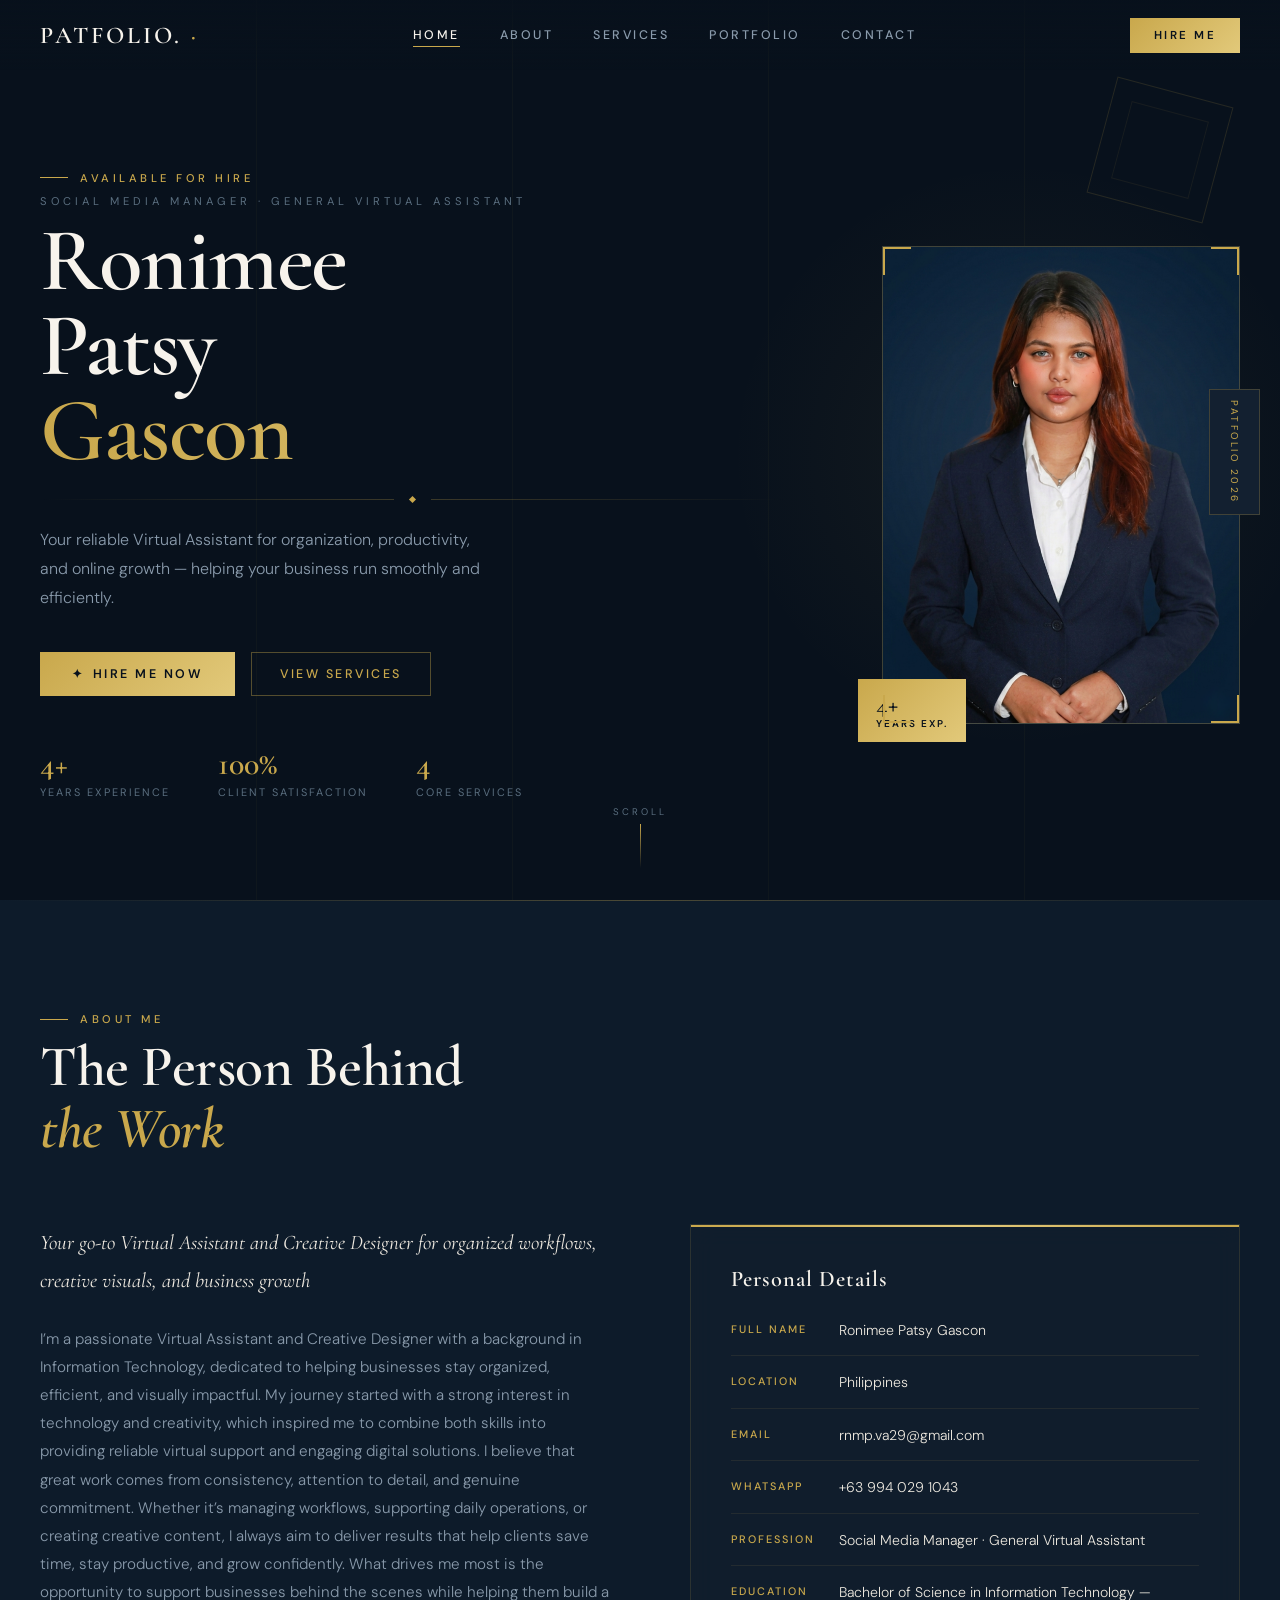
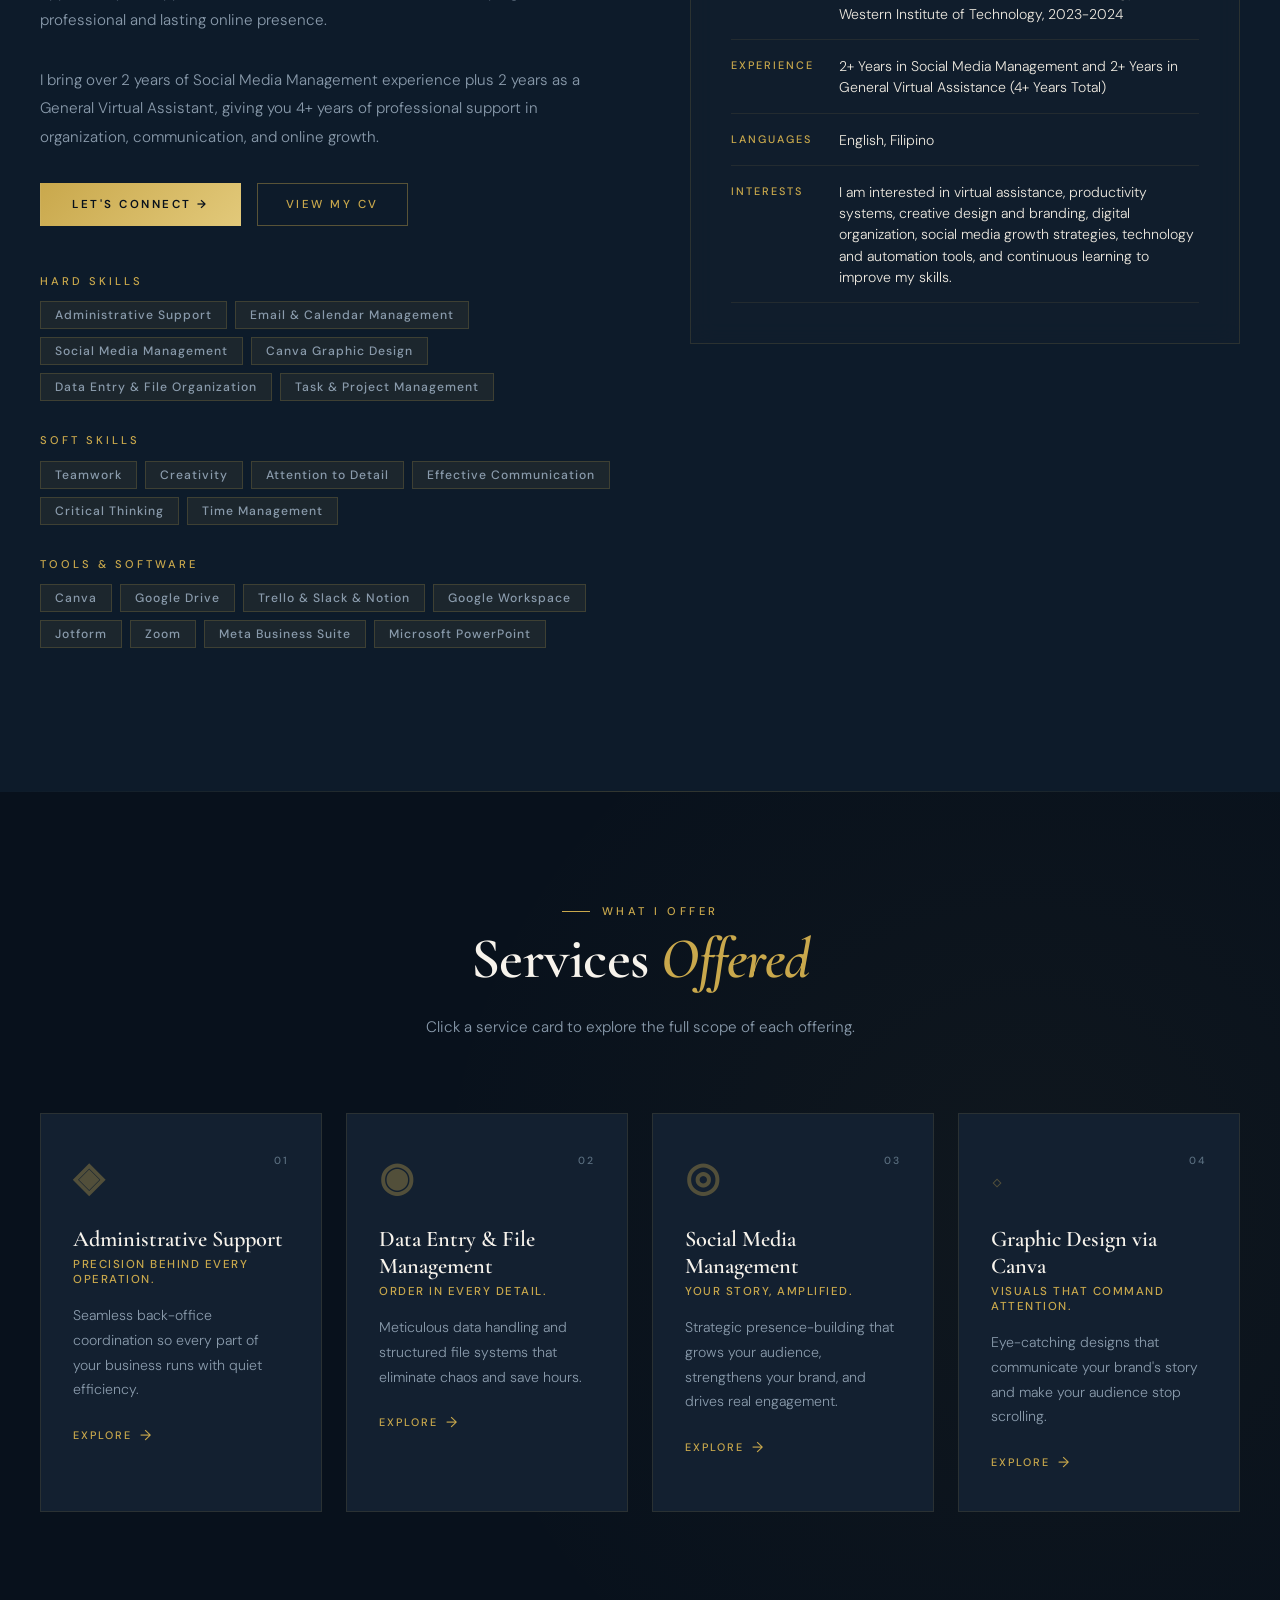
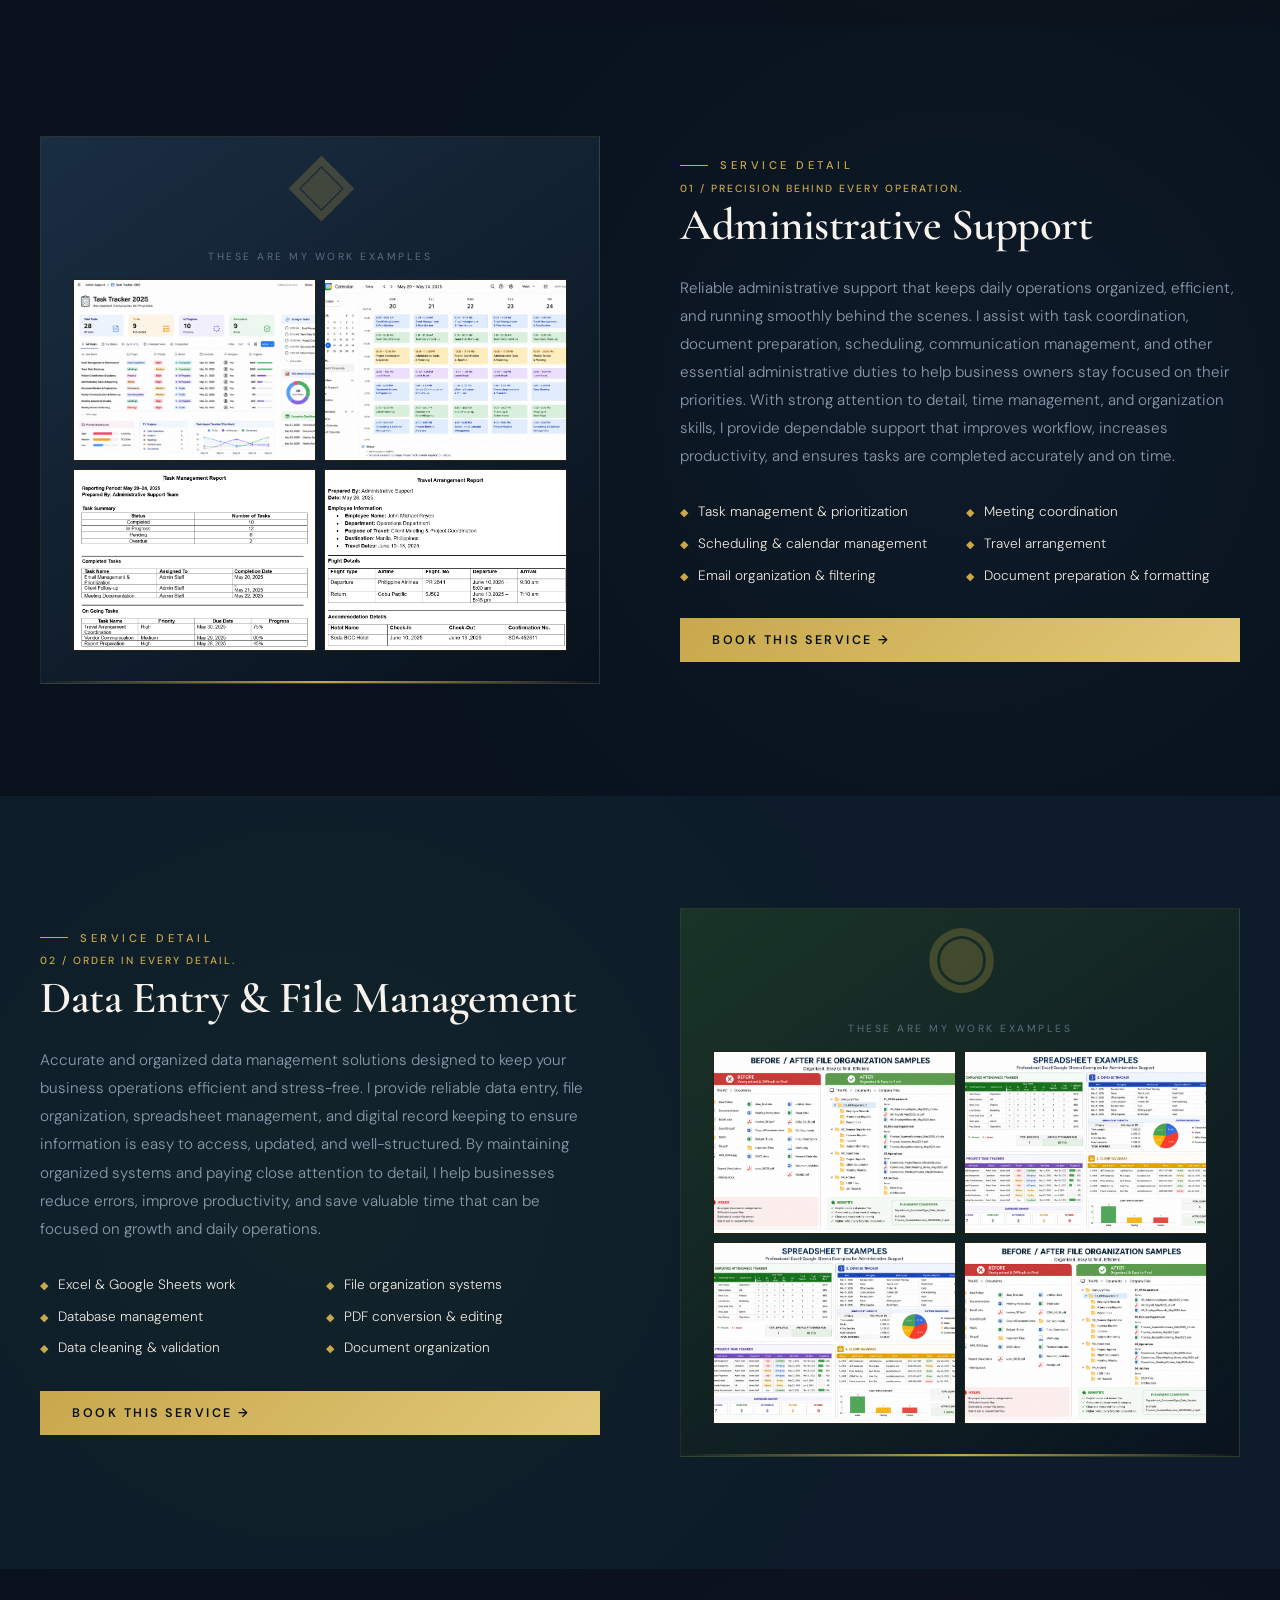
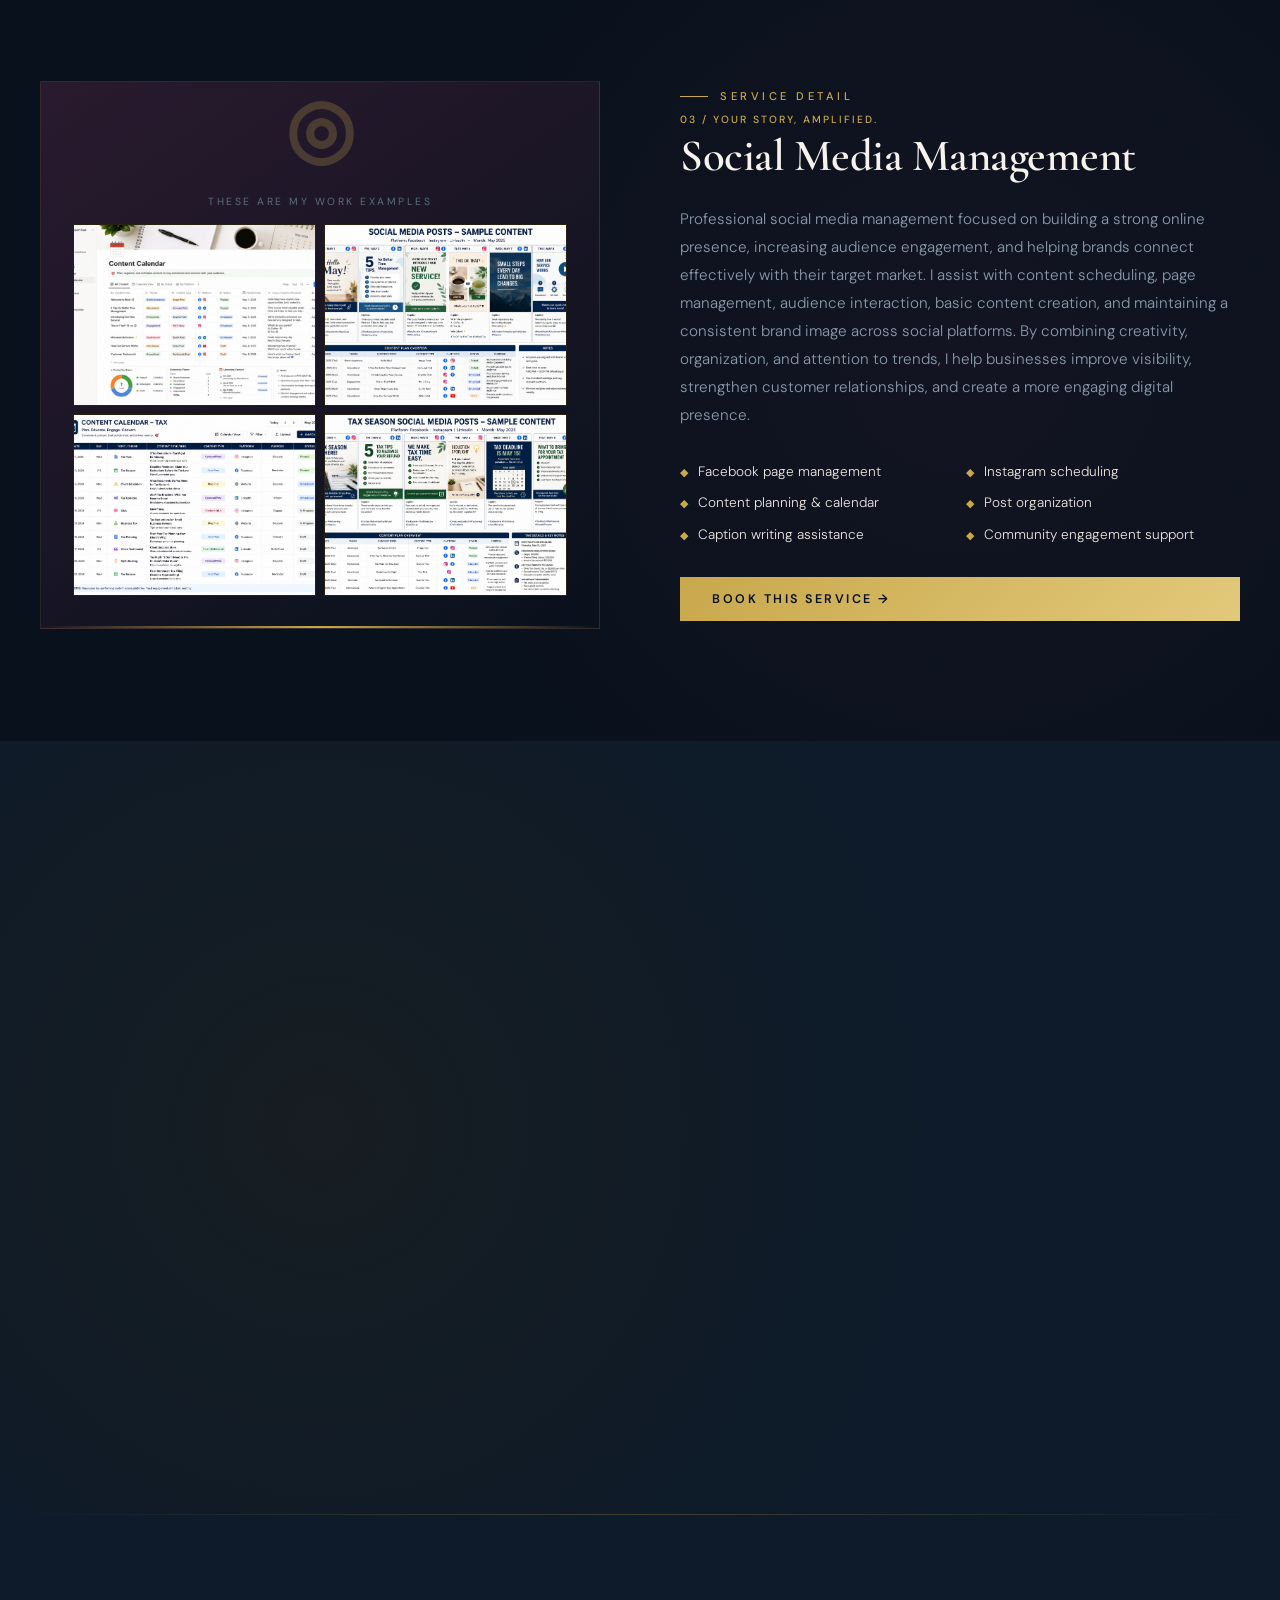
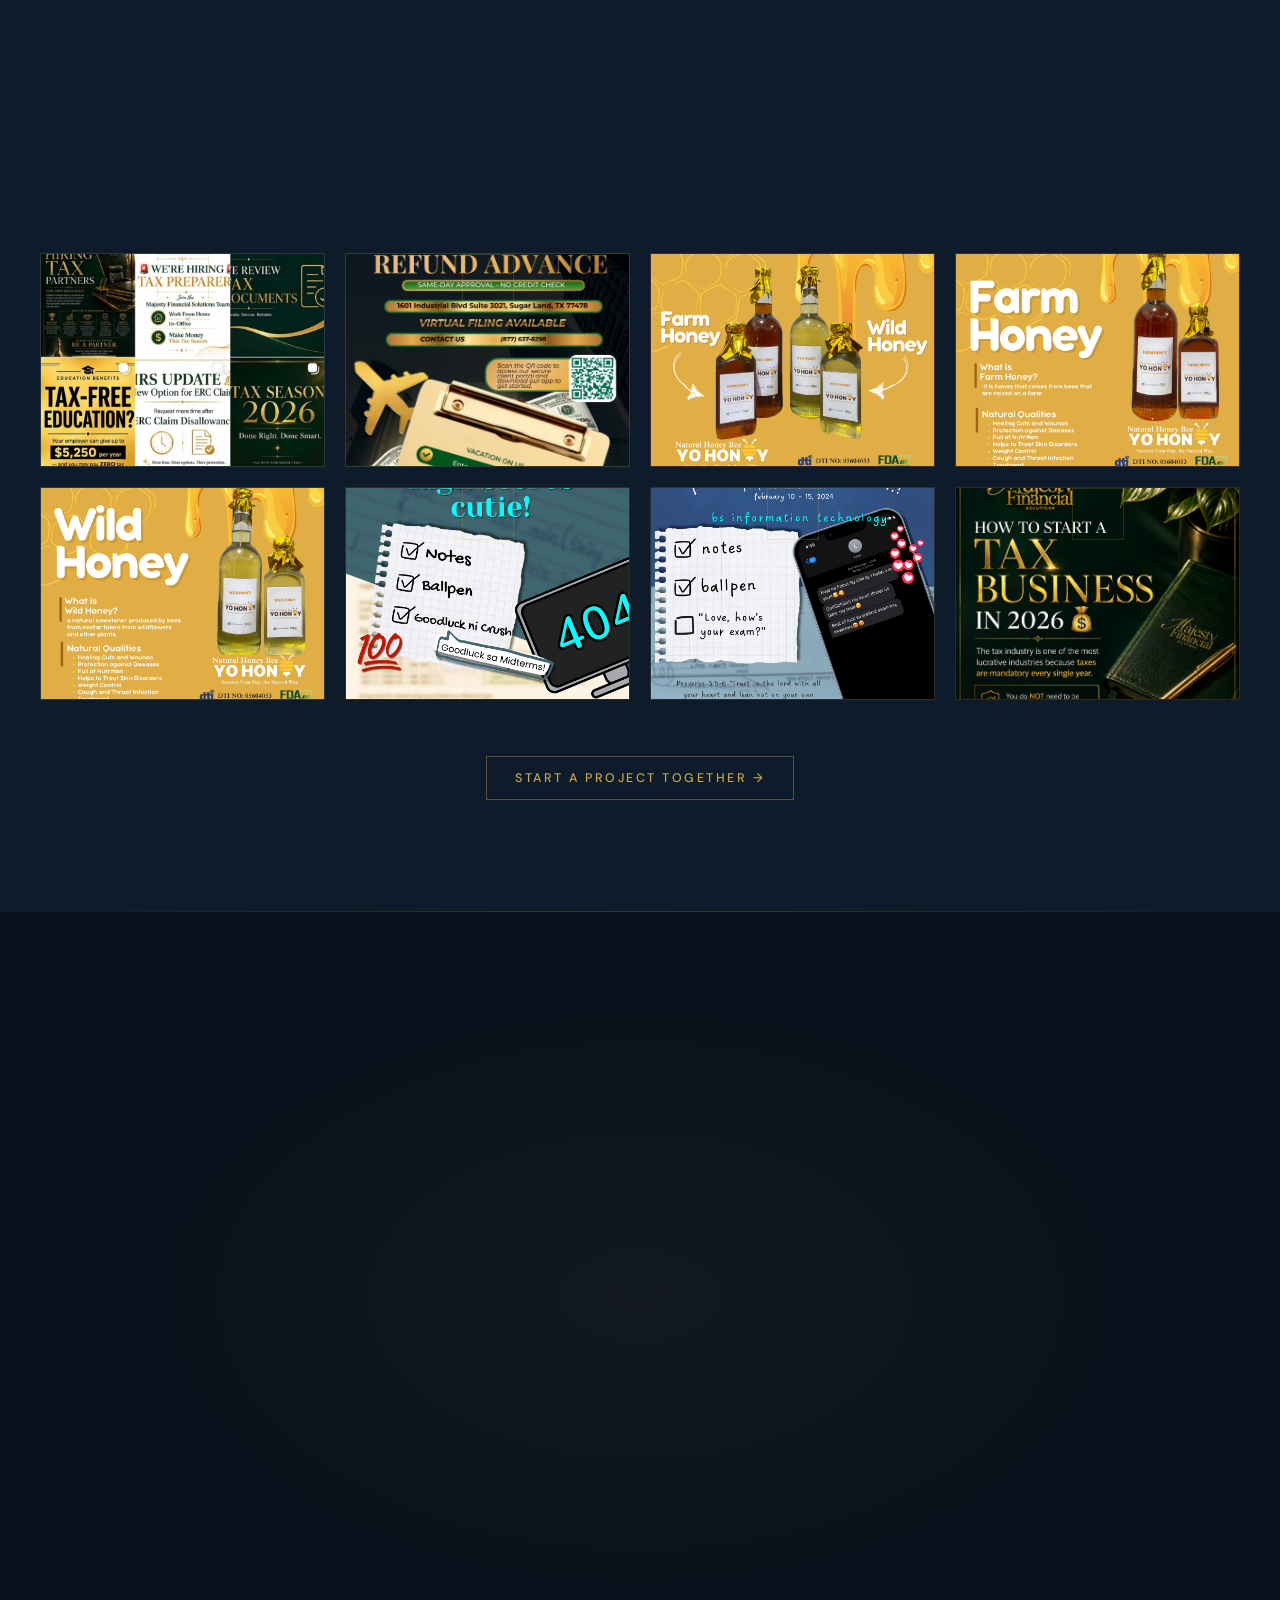
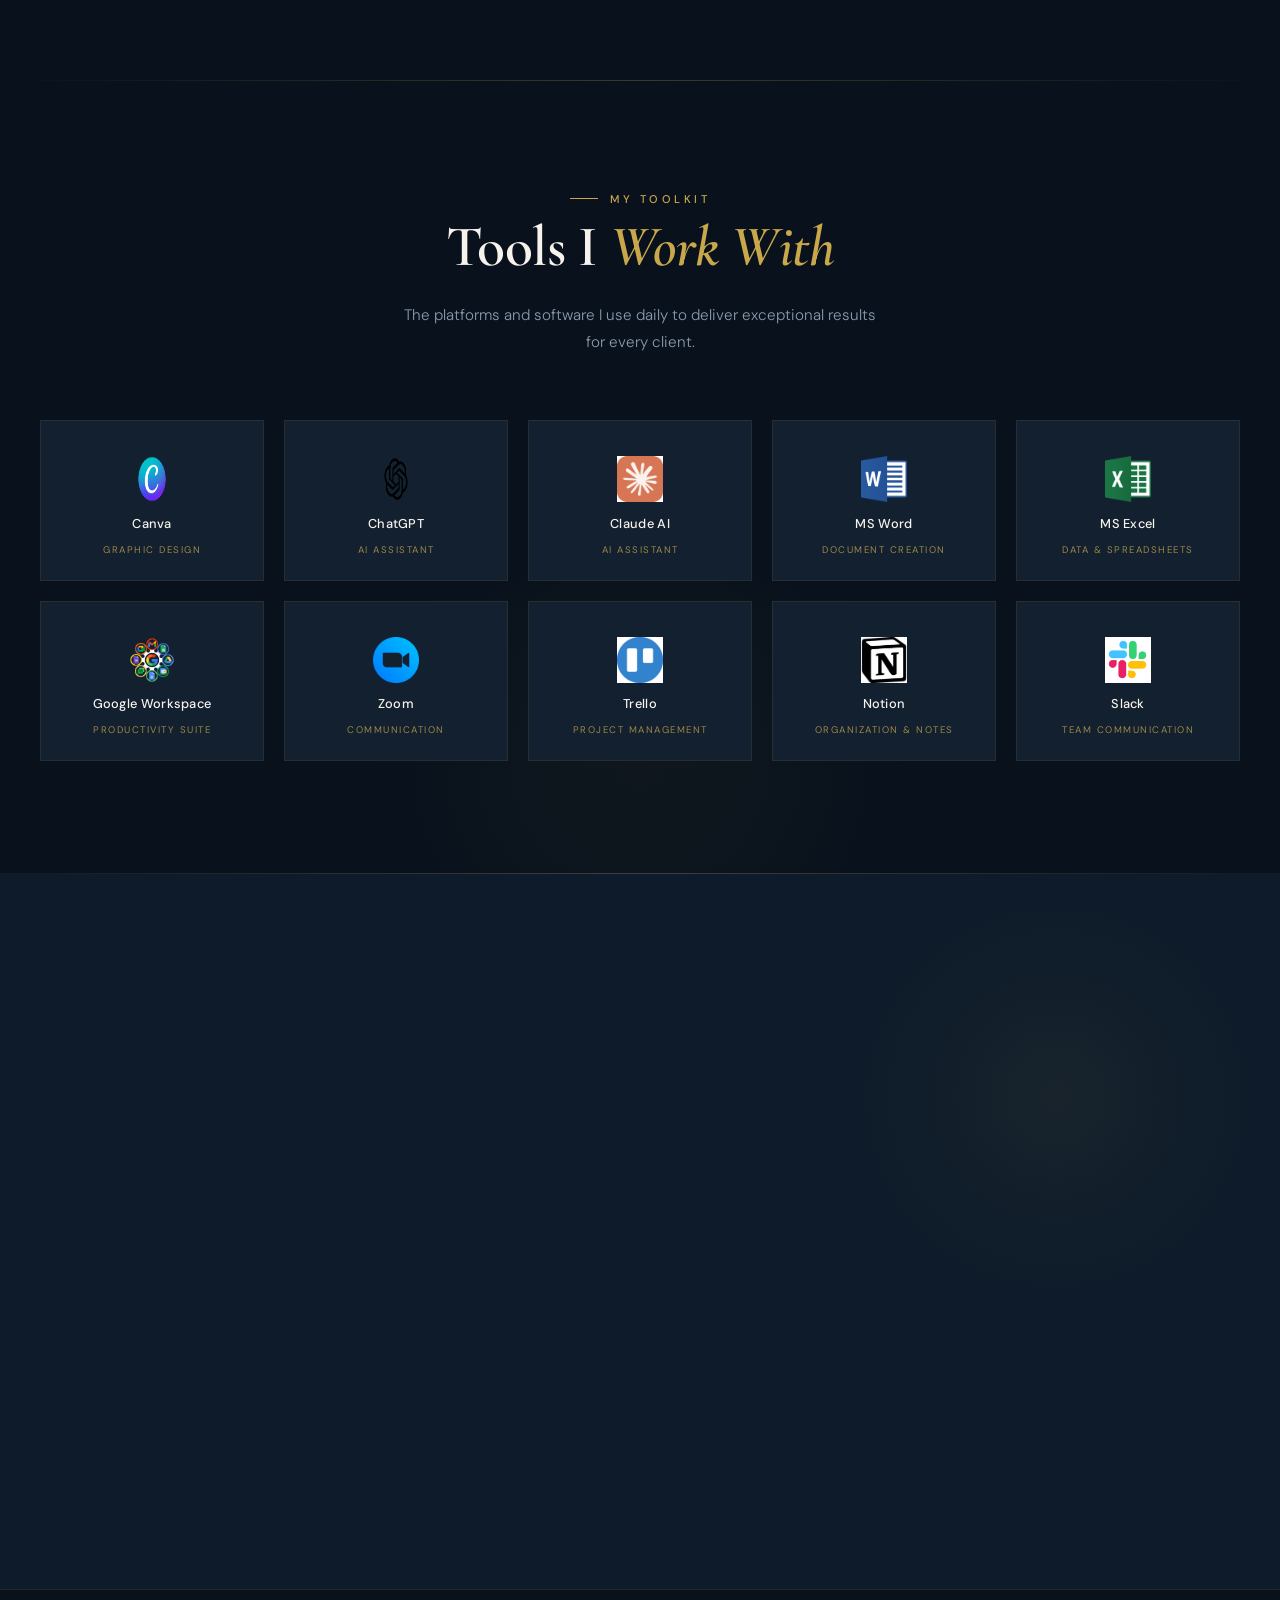
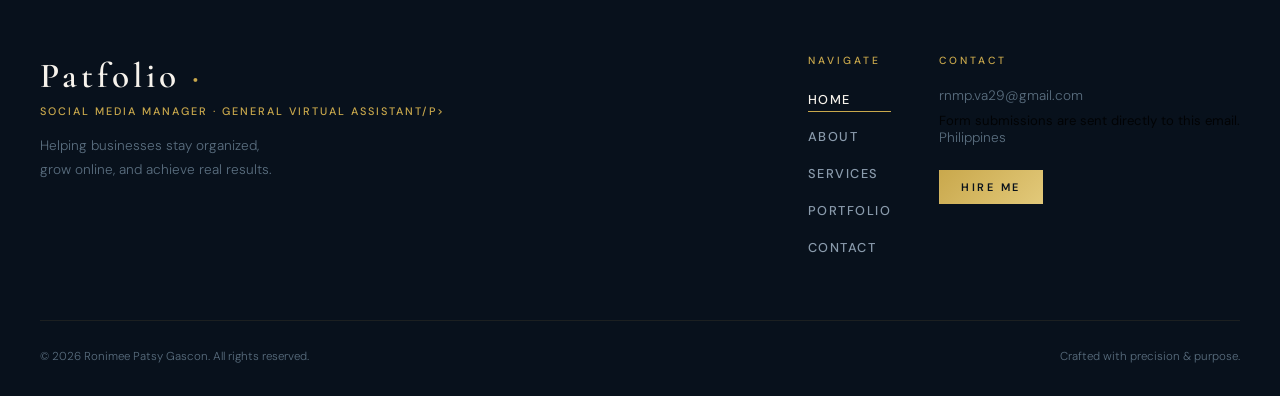
==== commit c2ed4c7e: "initial commit" ====
--- a/index.html
+++ b/index.html
@@ -85,7 +85,7 @@
         </div>
         <div class="hero-stats">
           <div>
-            <div class="hero-stat-num">2+</div>
+            <div class="hero-stat-num">4+</div>
             <div class="hero-stat-lbl">Years Experience</div>
           </div>
           <div>
@@ -115,7 +115,7 @@
           </div>
         </div>
         <div class="hero-badge">
-          <div class="hero-badge-num">2+</div>
+          <div class="hero-badge-num">4+</div>
           <div class="hero-badge-lbl">Years Exp.</div>
         </div>
         <div class="hero-side-tag">
@@ -162,6 +162,9 @@
 
 What drives me most is the opportunity to support businesses behind the scenes while helping them build a professional and lasting online presence.
 
+          </p>
+          <p class="about-body-text">
+            I bring over 2 years of Social Media Management experience plus 2 years as a General Virtual Assistant, giving you 4+ years of professional support in organization, communication, and online growth.
           </p>
           <div style="display:flex;gap:1rem;flex-wrap:wrap;align-items:center;">
             <a href="#contact" class="btn-gold" style="font-size:0.72rem;" onclick="smoothScroll('contact'); return false;">
@@ -243,7 +246,7 @@
               </div>
               <div class="detail-row">
                 <span class="detail-key">Experience</span>
-                <span class="detail-val">2+ Years in Virtual Assistance &amp; SMM</span>
+                <span class="detail-val">2+ Years in Social Media Management and 2+ Years in General Virtual Assistance (4+ Years Total)</span>
               </div>
               <div class="detail-row">
                 <span class="detail-key">Languages</span>
@@ -608,6 +611,129 @@
   </section>
 
   <!-- ═══════════════════════════════════════════
+       TOOLS & TECH
+  ═══════════════════════════════════════════ -->
+  <section id="tools">
+    <div class="tools-top-line"></div>
+    <div class="tools-glow"></div>
+    <div class="tools-inner">
+
+      <div class="tools-header anim-reveal">
+        <div class="section-label" style="justify-content:center;">
+          <div class="section-label-line"></div>
+          <span class="section-label-text">My Toolkit</span>
+        </div>
+        <h2 class="section-heading">Tools I <em style="font-style:italic;color:var(--gold);">Work With</em></h2>
+        <p class="tools-sub">The platforms and software I use daily to deliver exceptional results for every client.</p>
+      </div>
+
+      <div class="tools-grid">
+
+        <!-- Canva -->
+        <div class="tool-card anim-reveal">
+          <div class="tool-card-glow"></div>
+          <div class="tool-icon-wrap">
+            <img class="tool-icon" src="images/canva.png" alt="Canva">
+          </div>
+          <p class="tool-name">Canva</p>
+          <p class="tool-cat">Graphic Design</p>
+        </div>
+
+        <!-- ChatGPT -->
+        <div class="tool-card anim-reveal anim-delay-1">
+          <div class="tool-card-glow"></div>
+          <div class="tool-icon-wrap">
+            <img class="tool-icon" src="images/chatgpt.png" alt="ChatGPT">
+          </div>
+          <p class="tool-name">ChatGPT</p>
+          <p class="tool-cat">AI Assistant</p>
+        </div>
+
+        <!-- Claude AI -->
+        <div class="tool-card anim-reveal anim-delay-2">
+          <div class="tool-card-glow"></div>
+          <div class="tool-icon-wrap">
+            <img class="tool-icon" src="images/claude.png" alt="Claude AI">
+          </div>
+          <p class="tool-name">Claude AI</p>
+          <p class="tool-cat">AI Assistant</p>
+        </div>
+
+        <!-- Microsoft Word -->
+        <div class="tool-card anim-reveal anim-delay-3">
+          <div class="tool-card-glow"></div>
+          <div class="tool-icon-wrap">
+            <img class="tool-icon" src="images/word.png" alt="MS Word">
+          </div>
+          <p class="tool-name">MS Word</p>
+          <p class="tool-cat">Document Creation</p>
+        </div>
+
+        <!-- Microsoft Excel -->
+        <div class="tool-card anim-reveal anim-delay-4">
+          <div class="tool-card-glow"></div>
+          <div class="tool-icon-wrap">
+            <img class="tool-icon" src="images/excel.png" alt="MS Excel">
+          </div>
+          <p class="tool-name">MS Excel</p>
+          <p class="tool-cat">Data & Spreadsheets</p>
+        </div>
+
+        <!-- Google Workspace -->
+        <div class="tool-card anim-reveal">
+          <div class="tool-card-glow"></div>
+          <div class="tool-icon-wrap">
+            <img class="tool-icon" src="images/google.png" alt="Google Workspace">
+          </div>
+          <p class="tool-name">Google Workspace</p>
+          <p class="tool-cat">Productivity Suite</p>
+        </div>
+
+        <!-- Zoom -->
+        <div class="tool-card anim-reveal anim-delay-1">
+          <div class="tool-card-glow"></div>
+          <div class="tool-icon-wrap">
+            <img class="tool-icon" src="images/zoom.png" alt="Zoom">
+          </div>
+          <p class="tool-name">Zoom</p>
+          <p class="tool-cat">Communication</p>
+        </div>
+
+        <!-- Trello -->
+        <div class="tool-card anim-reveal anim-delay-2">
+          <div class="tool-card-glow"></div>
+          <div class="tool-icon-wrap">
+            <img class="tool-icon" src="images/trello.png" alt="Trello">
+          </div>
+          <p class="tool-name">Trello</p>
+          <p class="tool-cat">Project Management</p>
+        </div>
+
+        <!-- Notion -->
+        <div class="tool-card anim-reveal anim-delay-3">
+          <div class="tool-card-glow"></div>
+          <div class="tool-icon-wrap">
+            <img class="tool-icon" src="images/notion.png" alt="Notion">
+          </div>
+          <p class="tool-name">Notion</p>
+          <p class="tool-cat">Organization & Notes</p>
+        </div>
+
+        <!-- Slack -->
+        <div class="tool-card anim-reveal anim-delay-4">
+          <div class="tool-card-glow"></div>
+          <div class="tool-icon-wrap">
+            <img class="tool-icon" src="images/slack.jpg" alt="Slack">
+          </div>
+          <p class="tool-name">Slack</p>
+          <p class="tool-cat">Team Communication</p>
+        </div>
+
+      </div>
+    </div>
+  </section>
+
+  <!-- ═══════════════════════════════════════════
        CONTACT
   ═══════════════════════════════════════════ -->
   <section id="contact">
@@ -740,7 +866,7 @@
     /* ─── Navbar scroll behavior ────────────── */
     const navbar = document.getElementById('navbar');
     const navLinks = document.querySelectorAll('.nav-link');
-    const sections = ['hero','about','services','admin','data','social','design','portfolio','testimonials','contact'];
+    const sections = ['hero','about','services','admin','data','social','design','portfolio','testimonials','tools','contact'];
 
     function updateNav() {
       const scrollY = window.scrollY;
@@ -794,7 +920,7 @@
 
     document.querySelectorAll('.anim-reveal').forEach(el => revealObserver.observe(el));
 
-    /* ─── Contact form ──────────────────────── */
+    /* ─── Contact form via Web3Forms ────────── */
     function submitForm() {
       const name    = document.getElementById('field-name').value.trim();
       const email   = document.getElementById('field-email').value.trim();
@@ -810,8 +936,8 @@
 
       // Validate
       let valid = true;
-      if (!name) { showErr('name', 'Required'); valid = false; }
-      if (!/\S+@\S+\.\S+/.test(email)) { showErr('email', 'Email must contain @ and be valid'); valid = false; }
+      if (!name)    { showErr('name',    'Required'); valid = false; }
+      if (!/\S+@\S+\.\S+/.test(email)) { showErr('email', 'Please enter a valid email'); valid = false; }
       if (!subject) { showErr('subject', 'Required'); valid = false; }
       if (!message) { showErr('message', 'Required'); valid = false; }
       if (!valid) return;
@@ -821,21 +947,30 @@
       btn.style.opacity = '0.7';
       btn.disabled = true;
 
-      fetch('https://formsubmit.co/ajax/rnmp.va29@gmail.com', {
+      const formData = new FormData();
+      formData.append('access_key', 'YOUR_WEB3FORMS_KEY');
+      formData.append('name',    name);
+      formData.append('email',   email);
+      formData.append('subject', subject);
+      formData.append('message', message);
+
+      fetch('https://api.web3forms.com/submit', {
         method: 'POST',
-        headers: { 'Content-Type': 'application/json', Accept: 'application/json' },
-        body: JSON.stringify({ name, email, subject, message }),
+        body: formData
       })
-        .then(res => {
-          if (res.ok) {
+        .then(res => res.json())
+        .then(data => {
+          if (data.success) {
             document.getElementById('contact-form').style.display = 'none';
             document.getElementById('form-success').classList.add('show');
           } else {
+            document.getElementById('form-error').textContent = 'Something went wrong. Please email me at rnmp.va29@gmail.com';
             document.getElementById('form-error').classList.add('show');
             resetBtn();
           }
         })
         .catch(() => {
+          document.getElementById('form-error').textContent = 'Could not send. Please email me at rnmp.va29@gmail.com';
           document.getElementById('form-error').classList.add('show');
           resetBtn();
         });
--- a/style.css
+++ b/style.css
@@ -1416,4 +1416,114 @@
   opacity: 1 !important;
   filter: brightness(1) contrast(1) !important;
   mix-blend-mode: normal !important;
+}
+/* ─── TOOLS SECTION ──────────────────────── */
+
+#tools {
+  background: var(--deep);
+  padding: 7rem 2.5rem;
+  position: relative;
+  overflow: hidden;
+}
+.tools-top-line {
+  position: absolute;
+  top: 0; left: 0; right: 0;
+  height: 1px;
+  background: linear-gradient(90deg, transparent, rgba(201,168,76,0.267), transparent);
+}
+.tools-glow {
+  position: absolute;
+  bottom: -10%; left: 50%;
+  transform: translateX(-50%);
+  width: 60vw; height: 30vw;
+  border-radius: 50%;
+  background: radial-gradient(circle, rgba(201,168,76,0.04) 0%, transparent 65%);
+  pointer-events: none;
+}
+.tools-inner { max-width: 1280px; margin: 0 auto; }
+.tools-header { text-align: center; margin-bottom: 4rem; }
+.tools-sub {
+  font-family: 'DM Sans', sans-serif;
+  font-size: 0.95rem;
+  color: var(--muted);
+  font-weight: 300;
+  line-height: 1.8;
+  max-width: 480px;
+  margin: 1rem auto 0;
+}
+.tools-grid {
+  display: grid;
+  grid-template-columns: repeat(5, 1fr);
+  gap: 1.25rem;
+}
+@media (max-width: 1024px) { .tools-grid { grid-template-columns: repeat(4, 1fr); } }
+@media (max-width: 768px)  { .tools-grid { grid-template-columns: repeat(3, 1fr); gap: 1rem; } }
+@media (max-width: 480px)  { .tools-grid { grid-template-columns: repeat(2, 1fr); } }
+
+.tool-card {
+  background: var(--card);
+  border: 1px solid rgba(201,168,76,0.1);
+  padding: 2rem 1rem 1.5rem;
+  display: flex;
+  flex-direction: column;
+  align-items: center;
+  gap: 0.65rem;
+  position: relative;
+  overflow: hidden;
+  transition: all 0.35s cubic-bezier(0.22,1,0.36,1);
+}
+.tool-card::before {
+  content: '';
+  position: absolute;
+  top: 0; left: 0; right: 0;
+  height: 1px;
+  background: linear-gradient(90deg, transparent, var(--gold), transparent);
+  transform: scaleX(0);
+  transform-origin: center;
+  transition: transform 0.45s ease;
+}
+.tool-card:hover {
+  border-color: rgba(201,168,76,0.35);
+  transform: translateY(-5px);
+  box-shadow: 0 20px 50px rgba(0,0,0,0.35);
+}
+.tool-card:hover::before { transform: scaleX(1); }
+.tool-card-glow {
+  position: absolute;
+  inset: 0;
+  background: radial-gradient(circle at 50% 30%, rgba(201,168,76,0.06) 0%, transparent 70%);
+  opacity: 0;
+  transition: opacity 0.4s ease;
+  pointer-events: none;
+}
+.tool-card:hover .tool-card-glow { opacity: 1; }
+.tool-icon-wrap {
+  width: 52px; height: 52px;
+  display: flex; align-items: center; justify-content: center;
+}
+.tool-icon {
+  width: 46px; height: 46px;
+  transition: transform 0.35s cubic-bezier(0.22,1,0.36,1);
+}
+.tool-card:hover .tool-icon { transform: scale(1.1); }
+.tool-name {
+  font-family: 'DM Sans', sans-serif;
+  font-weight: 500;
+  font-size: 0.8rem;
+  color: var(--ivory);
+  text-align: center;
+  letter-spacing: 0.3px;
+  margin: 0;
+  line-height: 1.3;
+}
+.tool-cat {
+  font-family: 'DM Sans', sans-serif;
+  font-size: 0.6rem;
+  letter-spacing: 1.5px;
+  text-transform: uppercase;
+  color: var(--gold);
+  font-weight: 400;
+  text-align: center;
+  margin: 0;
+  opacity: 0.75;
 }
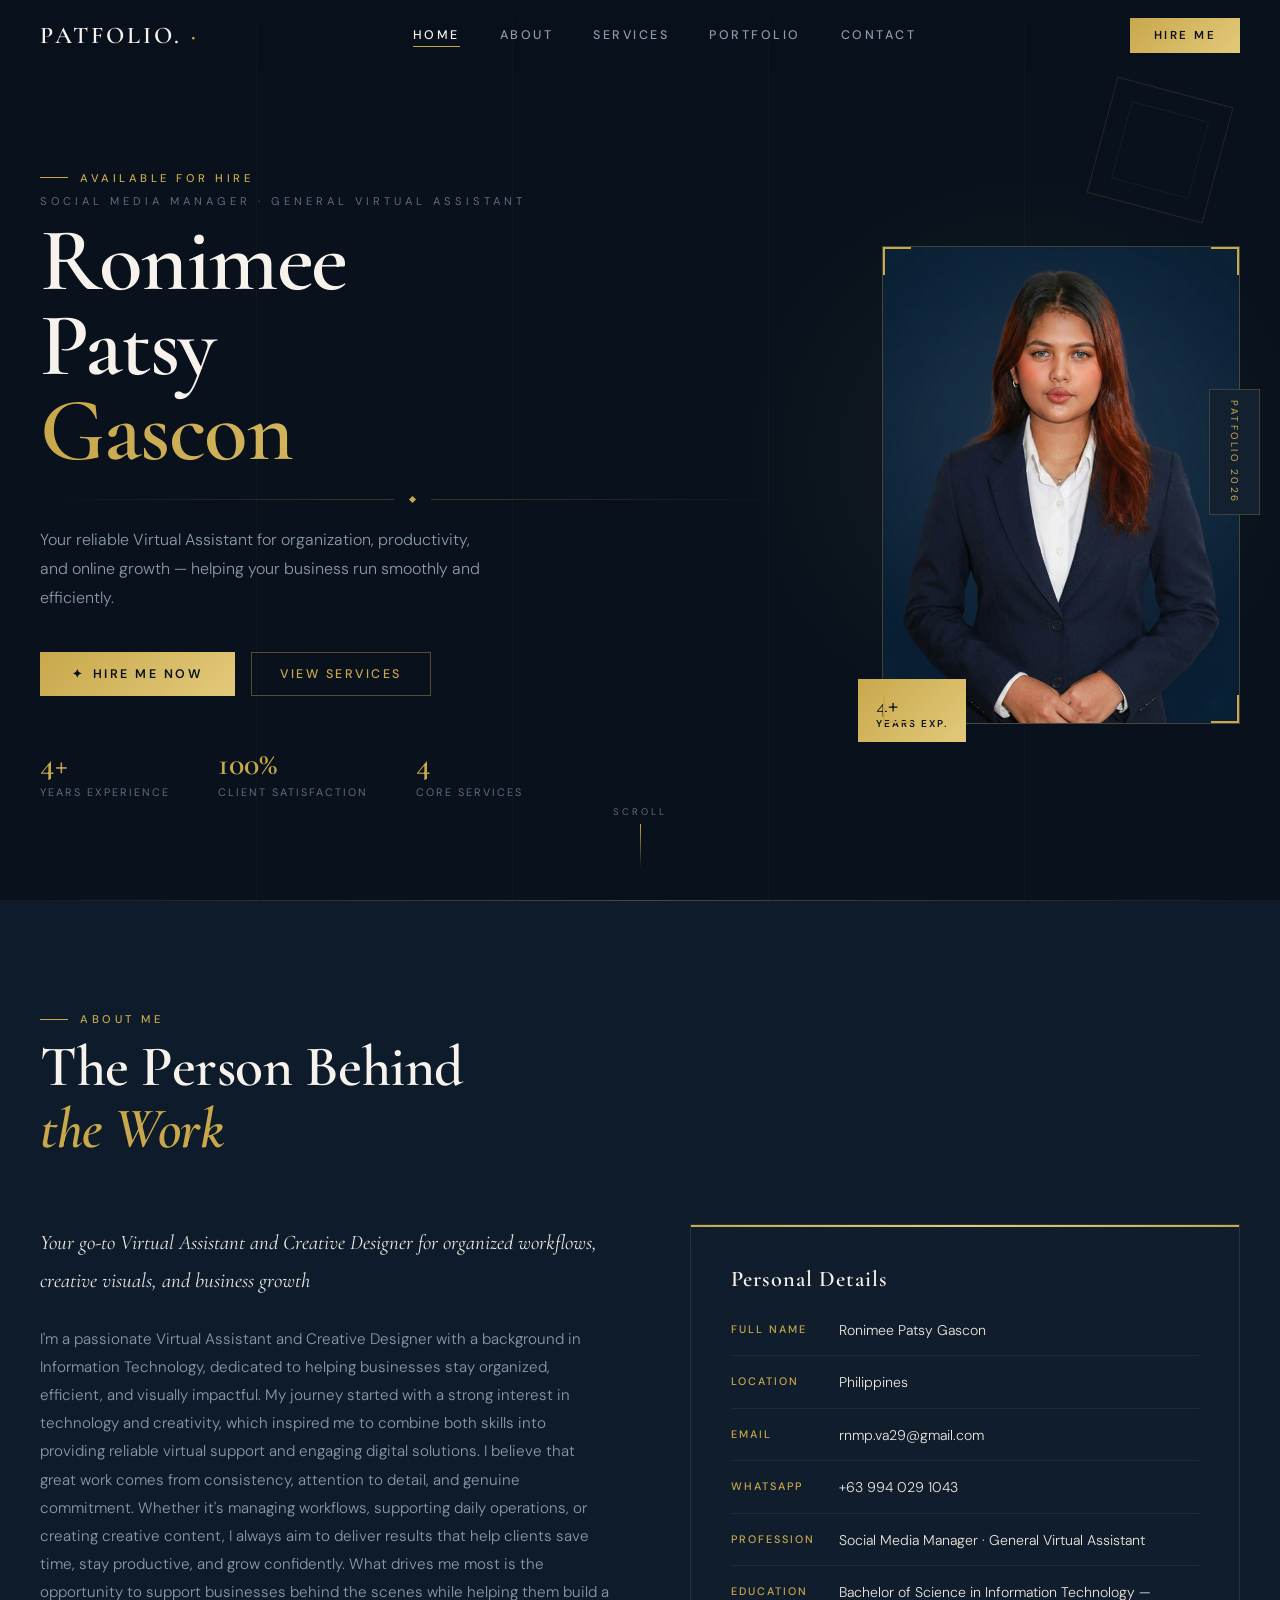
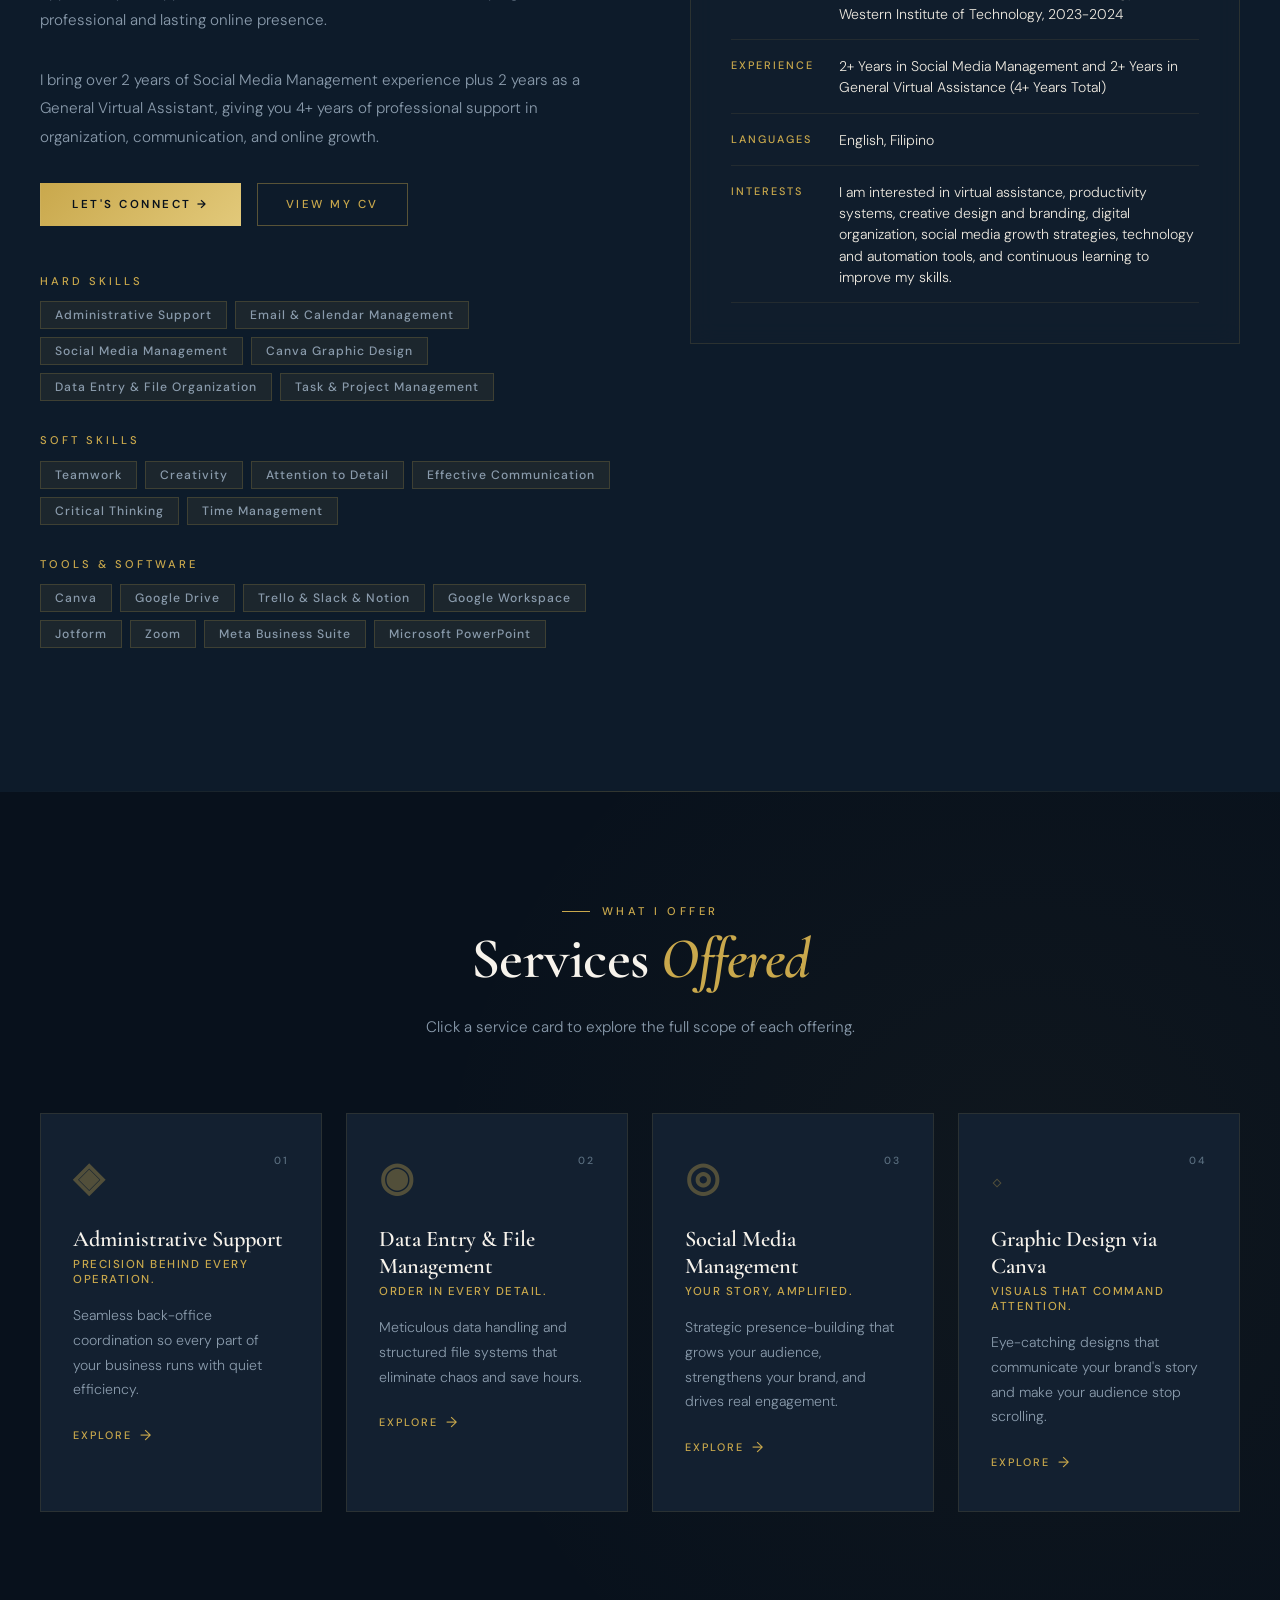
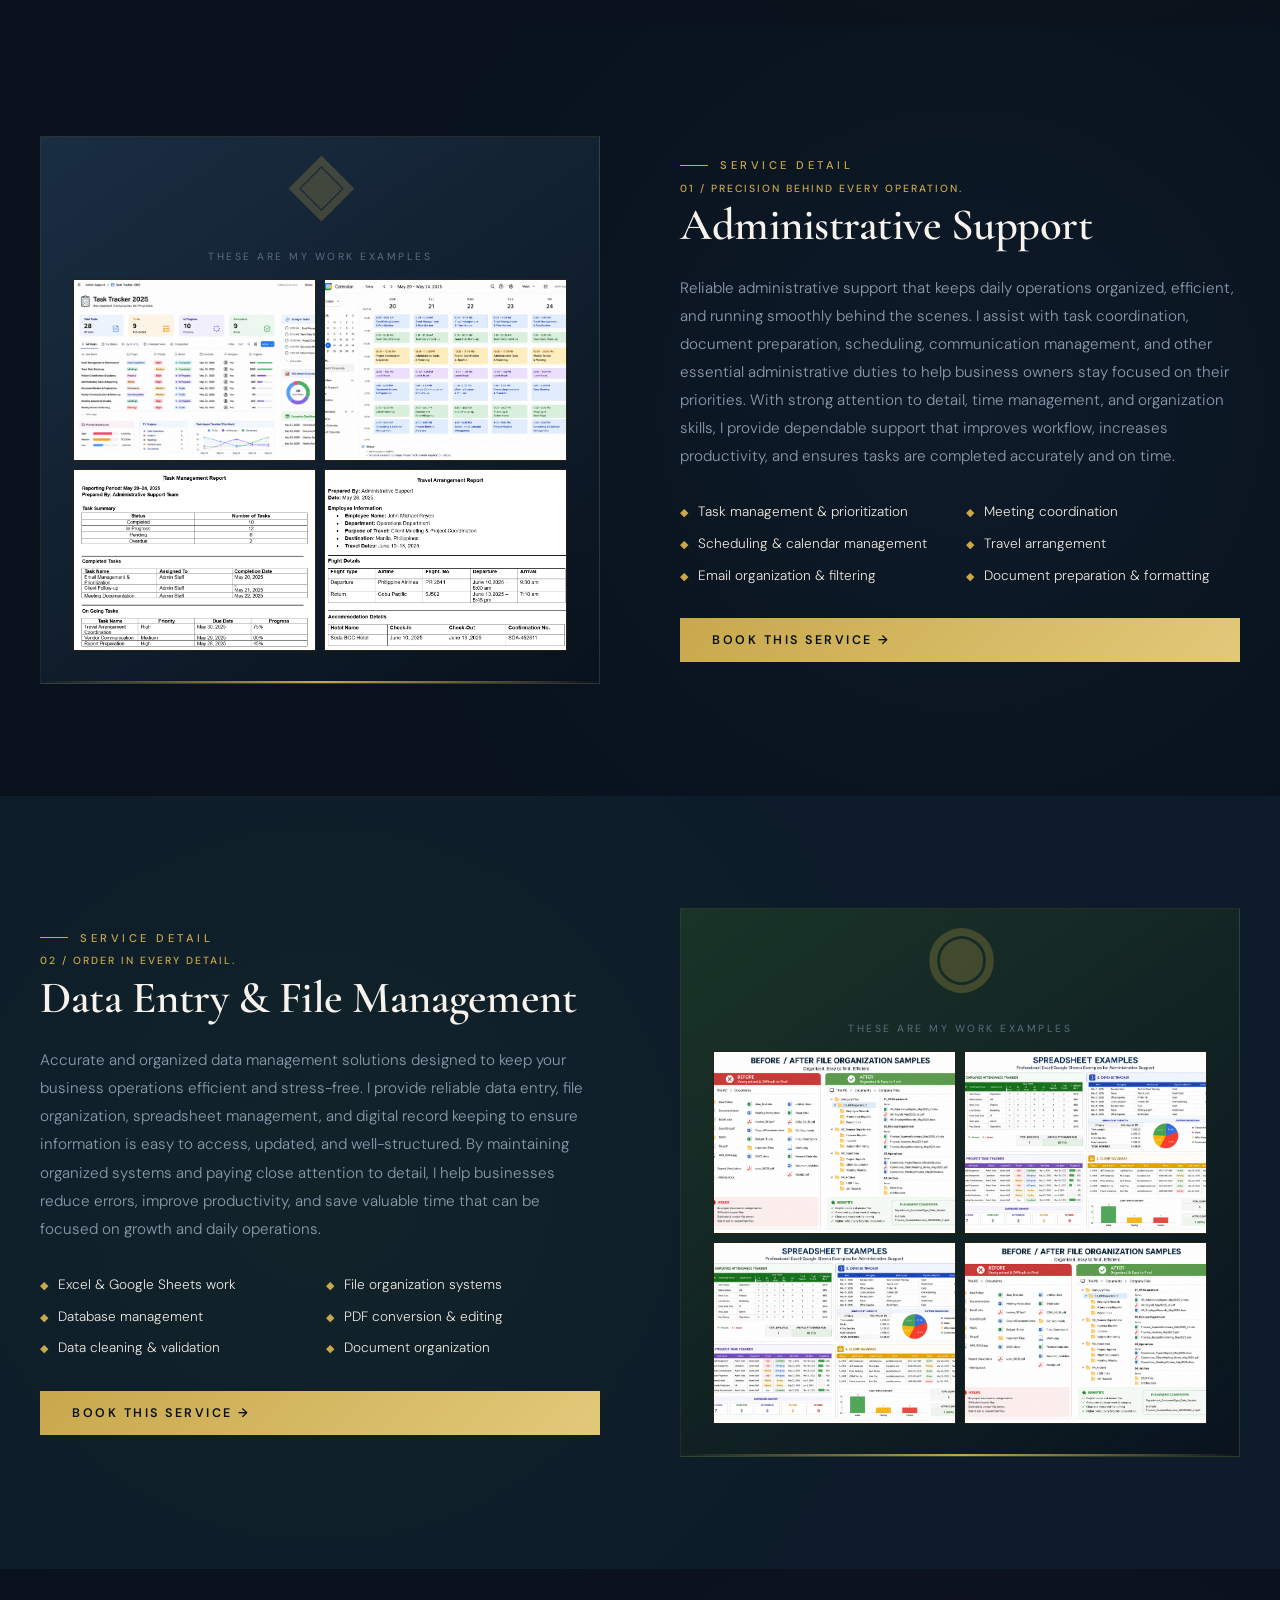
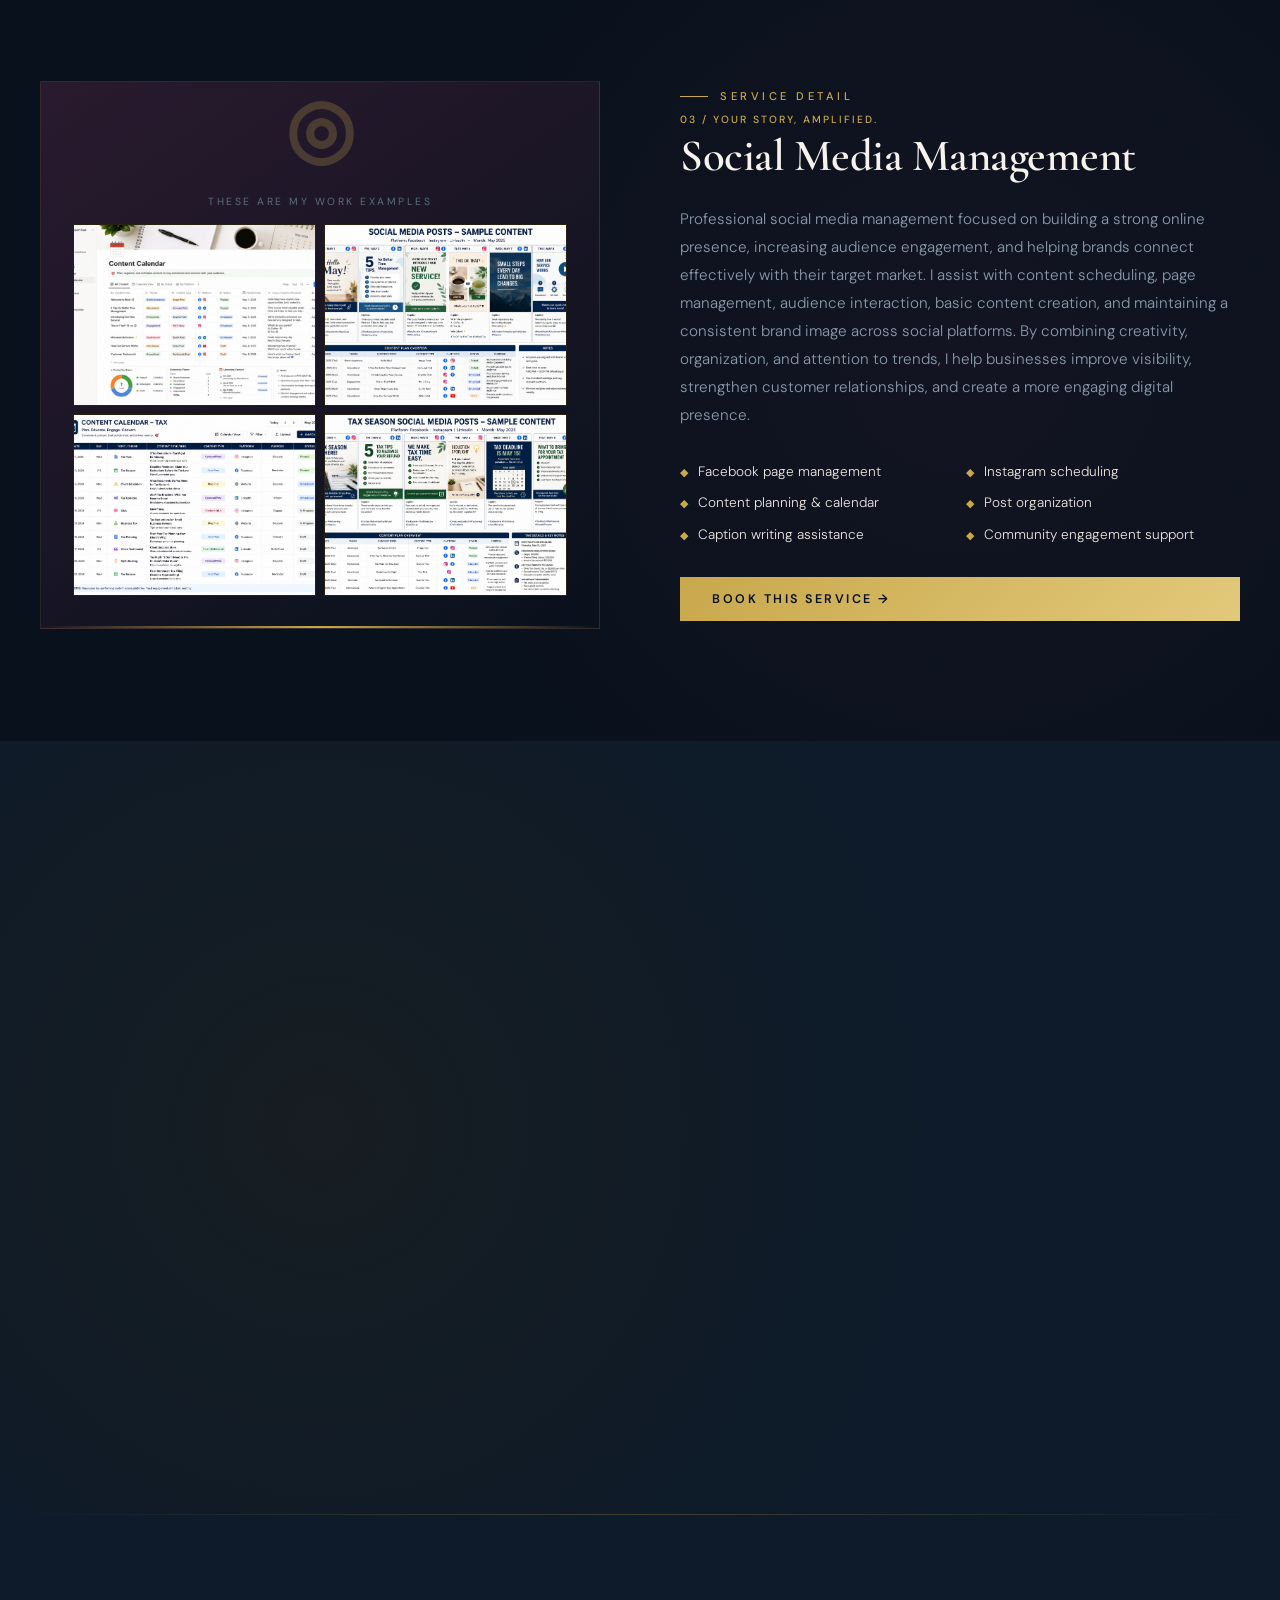
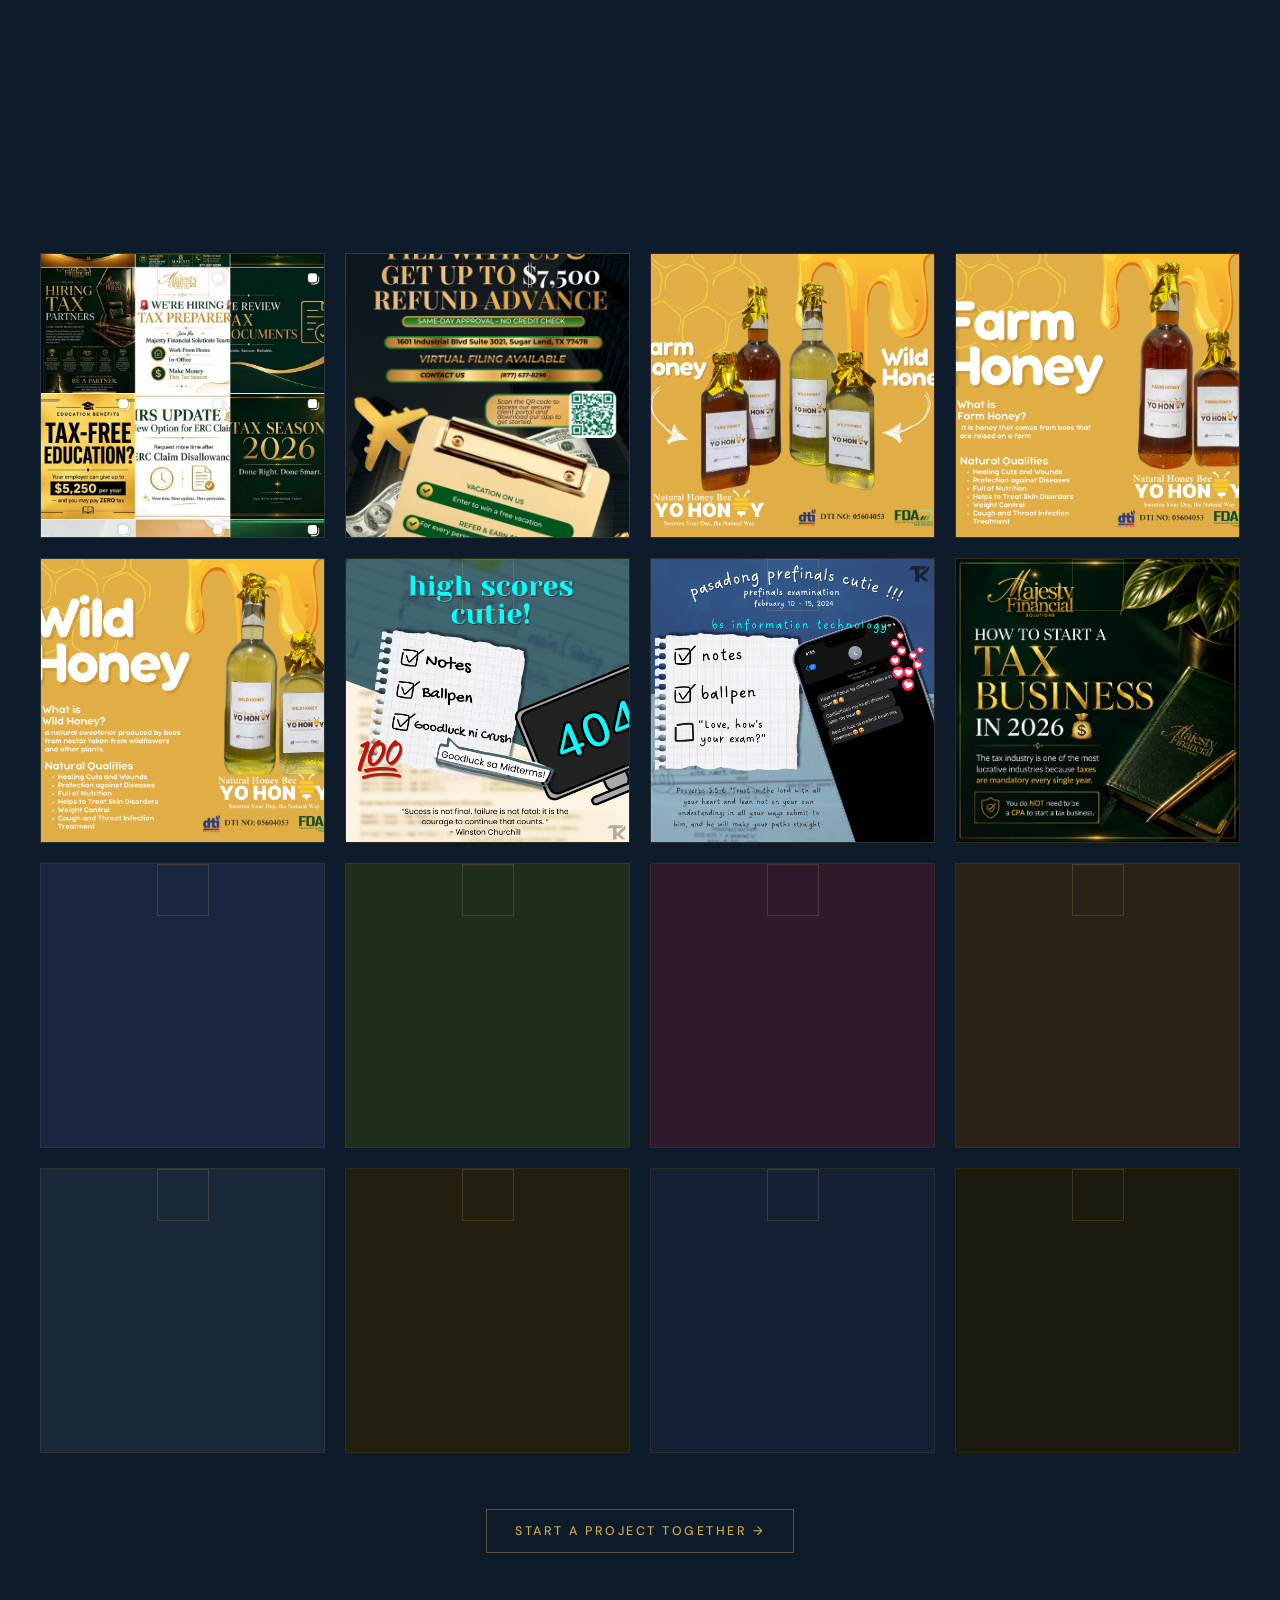
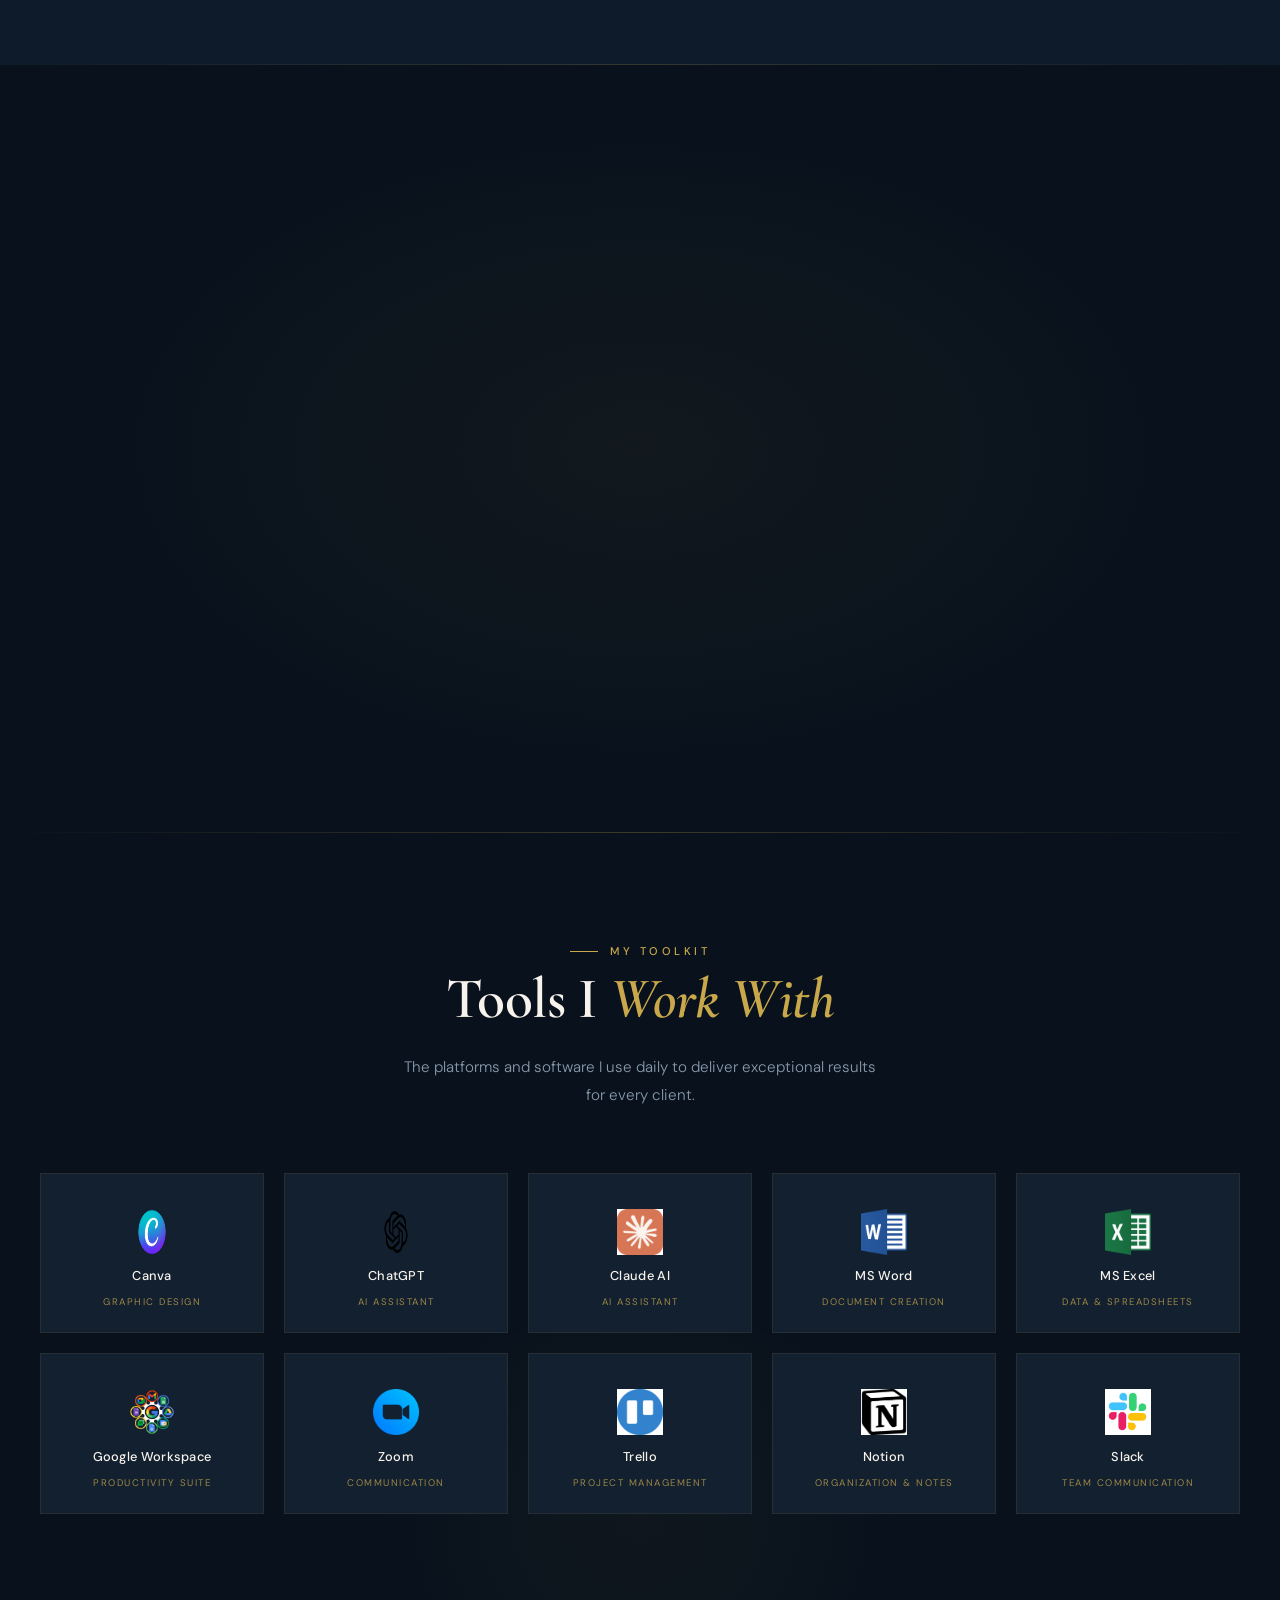
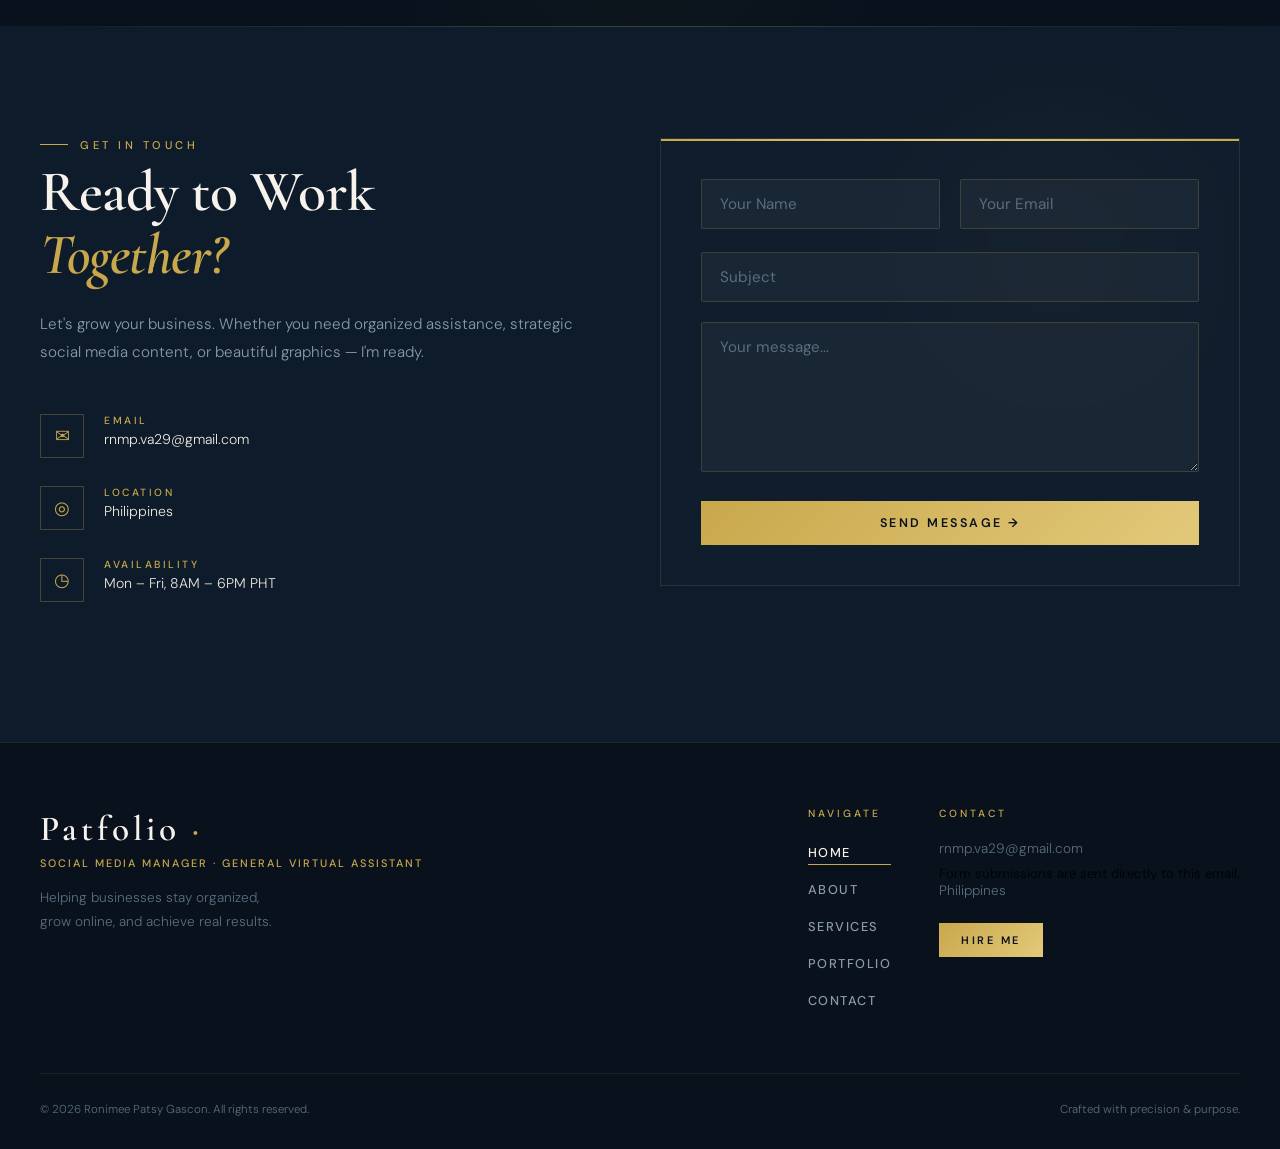
==== commit d5504993: "Add 16 portfolio cards with square grid style" ====
--- a/index.html
+++ b/index.html
@@ -5,6 +5,27 @@
   <meta name="viewport" content="width=device-width, initial-scale=1.0" />
   <title>Ronimee Patsy Gascon | Social Media Manager · Executive Assistant</title>
   <link rel="stylesheet" href="style.css" />
+  <style>
+    /* ── Square portfolio cards ───────────────────────────────── */
+    .portfolio-card {
+      aspect-ratio: 1 / 1;
+      height: unset !important;
+      min-height: unset !important;
+    }
+    .portfolio-card-img {
+      position: absolute;
+      inset: 0;
+      width: 100%;
+      height: 100%;
+      object-fit: cover;
+      display: block;
+    }
+    /* Ensure card is a positioned container for the absolute img */
+    .portfolio-card {
+      position: relative;
+      overflow: hidden;
+    }
+  </style>
 </head>
 <body>
 
@@ -156,9 +177,9 @@
             Your go-to Virtual Assistant and Creative Designer for organized workflows, creative visuals, and business growth
           </p>
           <p class="about-body-text">
-            I’m a passionate Virtual Assistant and Creative Designer with a background in Information Technology, dedicated to helping businesses stay organized, efficient, and visually impactful. My journey started with a strong interest in technology and creativity, which inspired me to combine both skills into providing reliable virtual support and engaging digital solutions.
-
-I believe that great work comes from consistency, attention to detail, and genuine commitment. Whether it’s managing workflows, supporting daily operations, or creating creative content, I always aim to deliver results that help clients save time, stay productive, and grow confidently.
+            I'm a passionate Virtual Assistant and Creative Designer with a background in Information Technology, dedicated to helping businesses stay organized, efficient, and visually impactful. My journey started with a strong interest in technology and creativity, which inspired me to combine both skills into providing reliable virtual support and engaging digital solutions.
+
+I believe that great work comes from consistency, attention to detail, and genuine commitment. Whether it's managing workflows, supporting daily operations, or creating creative content, I always aim to deliver results that help clients save time, stay productive, and grow confidently.
 
 What drives me most is the opportunity to support businesses behind the scenes while helping them build a professional and lasting online presence.
 
@@ -471,7 +492,7 @@
         </div>
         <p class="sd-num-tag">04 / Visuals that command attention.</p>
         <h2 class="section-heading sm">Graphic Design via Canva</h2>
-        <p class="sd-body">Professional and visually engaging designs that help businesses strengthen their online presence and capture their audience’s attention. I create clean, modern, and purpose-driven graphics using Canva for social media, marketing materials, presentations, and other digital content. My goal is to deliver designs that not only look appealing but also communicate your brand message clearly, increase engagement, and leave a lasting impression on your audience.</p>
+        <p class="sd-body">Professional and visually engaging designs that help businesses strengthen their online presence and capture their audience's attention. I create clean, modern, and purpose-driven graphics using Canva for social media, marketing materials, presentations, and other digital content. My goal is to deliver designs that not only look appealing but also communicate your brand message clearly, increase engagement, and leave a lasting impression on your audience.</p>
         <div class="sd-tasks">
           <div class="sd-task"><span class="sd-task-dot">◆</span><span class="sd-task-text">Social media graphics</span></div>
           <div class="sd-task"><span class="sd-task-dot">◆</span><span class="sd-task-text">Posters &amp; flyers</span></div>
@@ -502,47 +523,106 @@
       </div>
 
       <div class="portfolio-grid">
+
+        <!-- ── Original 8 cards ── -->
         <div class="portfolio-card" style="background:#1A2D3F;">
           <img src="images/portfolio1.jpg" alt="Instagram Brand Kit" class="portfolio-card-img" onerror="this.style.display='none';" />
           <div class="card-inner"><div class="portfolio-card-icon"></div><p class="portfolio-card-lbl"></p></div>
           <div class="overlay"><span class="overlay-title"></span><span class="overlay-cat"></span></div>
         </div>
+
         <div class="portfolio-card" style="background:#1A3428;">
           <img src="images/portfolio2.png" alt="Event Flyer Campaign" class="portfolio-card-img" onerror="this.style.display='none';" />
           <div class="card-inner"><div class="portfolio-card-icon"></div><p class="portfolio-card-lbl"></p></div>
           <div class="overlay"><span class="overlay-title"></span><span class="overlay-cat"></span></div>
         </div>
+
         <div class="portfolio-card" style="background:#2A1A2E;">
           <img src="images/portfolio3.png" alt="Content Calendar Q4" class="portfolio-card-img" onerror="this.style.display='none';" />
           <div class="card-inner"><div class="portfolio-card-icon"></div><p class="portfolio-card-lbl"></p></div>
           <div class="overlay"><span class="overlay-title"></span><span class="overlay-cat"></span></div>
         </div>
+
         <div class="portfolio-card" style="background:#2A2418;">
           <img src="images/portfolio4.png" alt="Monthly Report Design" class="portfolio-card-img" onerror="this.style.display='none';" />
           <div class="card-inner"><div class="portfolio-card-icon"></div><p class="portfolio-card-lbl"></p></div>
           <div class="overlay"><span class="overlay-title"></span><span class="overlay-cat"></span></div>
         </div>
+
         <div class="portfolio-card" style="background:#1A2A3A;">
           <img src="images/portfolio5.png" alt="Facebook Ad Graphics" class="portfolio-card-img" onerror="this.style.display='none';" />
           <div class="card-inner"><div class="portfolio-card-icon"></div><p class="portfolio-card-lbl"></p></div>
           <div class="overlay"><span class="overlay-title"></span><span class="overlay-cat"></span></div>
         </div>
+
         <div class="portfolio-card" style="background:#201E14;">
           <img src="images/portfolio6.png" alt="Business Branding Set" class="portfolio-card-img" onerror="this.style.display='none';" />
           <div class="card-inner"><div class="portfolio-card-icon"></div><p class="portfolio-card-lbl"></p></div>
           <div class="overlay"><span class="overlay-title"></span><span class="overlay-cat"></span></div>
         </div>
+
         <div class="portfolio-card" style="background:#172230;">
           <img src="images/portfolio7.png" alt="Social Media Strategy" class="portfolio-card-img" onerror="this.style.display='none';" />
           <div class="card-inner"><div class="portfolio-card-icon"></div><p class="portfolio-card-lbl"></p></div>
           <div class="overlay"><span class="overlay-title"></span><span class="overlay-cat"></span></div>
         </div>
+
         <div class="portfolio-card" style="background:#1E1C12;">
           <img src="images/portfolio8.png" alt="Email Campaign Design" class="portfolio-card-img" onerror="this.style.display='none';" />
           <div class="card-inner"><div class="portfolio-card-icon"></div><p class="portfolio-card-lbl"></p></div>
           <div class="overlay"><span class="overlay-title"></span><span class="overlay-cat"></span></div>
         </div>
-      </div>
+
+        <!-- ── New 8 cards (9–16) ── -->
+        <div class="portfolio-card" style="background:#1A2540;">
+          <img src="images/portfolio9.png" alt="Portfolio Item 9" class="portfolio-card-img" onerror="this.style.display='none';" />
+          <div class="card-inner"><div class="portfolio-card-icon"></div><p class="portfolio-card-lbl"></p></div>
+          <div class="overlay"><span class="overlay-title"></span><span class="overlay-cat"></span></div>
+        </div>
+
+        <div class="portfolio-card" style="background:#1E2E1A;">
+          <img src="images/portfolio10.png" alt="Portfolio Item 10" class="portfolio-card-img" onerror="this.style.display='none';" />
+          <div class="card-inner"><div class="portfolio-card-icon"></div><p class="portfolio-card-lbl"></p></div>
+          <div class="overlay"><span class="overlay-title"></span><span class="overlay-cat"></span></div>
+        </div>
+
+        <div class="portfolio-card" style="background:#2E1A2A;">
+          <img src="images/portfolio11.png" alt="Portfolio Item 11" class="portfolio-card-img" onerror="this.style.display='none';" />
+          <div class="card-inner"><div class="portfolio-card-icon"></div><p class="portfolio-card-lbl"></p></div>
+          <div class="overlay"><span class="overlay-title"></span><span class="overlay-cat"></span></div>
+        </div>
+
+        <div class="portfolio-card" style="background:#2A2216;">
+          <img src="images/portfolio12.png" alt="Portfolio Item 12" class="portfolio-card-img" onerror="this.style.display='none';" />
+          <div class="card-inner"><div class="portfolio-card-icon"></div><p class="portfolio-card-lbl"></p></div>
+          <div class="overlay"><span class="overlay-title"></span><span class="overlay-cat"></span></div>
+        </div>
+
+        <div class="portfolio-card" style="background:#182838;">
+          <img src="images/portfolio13.png" alt="Portfolio Item 13" class="portfolio-card-img" onerror="this.style.display='none';" />
+          <div class="card-inner"><div class="portfolio-card-icon"></div><p class="portfolio-card-lbl"></p></div>
+          <div class="overlay"><span class="overlay-title"></span><span class="overlay-cat"></span></div>
+        </div>
+
+        <div class="portfolio-card" style="background:#221E10;">
+          <img src="images/portfolio14.png" alt="Portfolio Item 14" class="portfolio-card-img" onerror="this.style.display='none';" />
+          <div class="card-inner"><div class="portfolio-card-icon"></div><p class="portfolio-card-lbl"></p></div>
+          <div class="overlay"><span class="overlay-title"></span><span class="overlay-cat"></span></div>
+        </div>
+
+        <div class="portfolio-card" style="background:#152034;">
+          <img src="images/portfolio15.png" alt="Portfolio Item 15" class="portfolio-card-img" onerror="this.style.display='none';" />
+          <div class="card-inner"><div class="portfolio-card-icon"></div><p class="portfolio-card-lbl"></p></div>
+          <div class="overlay"><span class="overlay-title"></span><span class="overlay-cat"></span></div>
+        </div>
+
+        <div class="portfolio-card" style="background:#1C1A0E;">
+          <img src="images/portfolio16.png" alt="Portfolio Item 16" class="portfolio-card-img" onerror="this.style.display='none';" />
+          <div class="card-inner"><div class="portfolio-card-icon"></div><p class="portfolio-card-lbl"></p></div>
+          <div class="overlay"><span class="overlay-title"></span><span class="overlay-cat"></span></div>
+        </div>
+
+      </div><!-- /.portfolio-grid -->
 
       <div class="portfolio-footer">
         <a href="#contact" class="btn-outline" onclick="smoothScroll('contact'); return false;">Start a Project Together →</a>
@@ -827,7 +907,7 @@
       <div class="footer-top">
         <div class="footer-brand">
           <div class="footer-wordmark">Patfolio<span class="footer-wordmark-dot">&nbsp;·</span></div>
-          <p class="footer-role">Social Media Manager · General Virtual Assistant/p>
+          <p class="footer-role">Social Media Manager · General Virtual Assistant</p>
           <p class="footer-tagline">Helping businesses stay organized, grow online, and achieve real results.</p>
         </div>
         <div class="footer-nav">
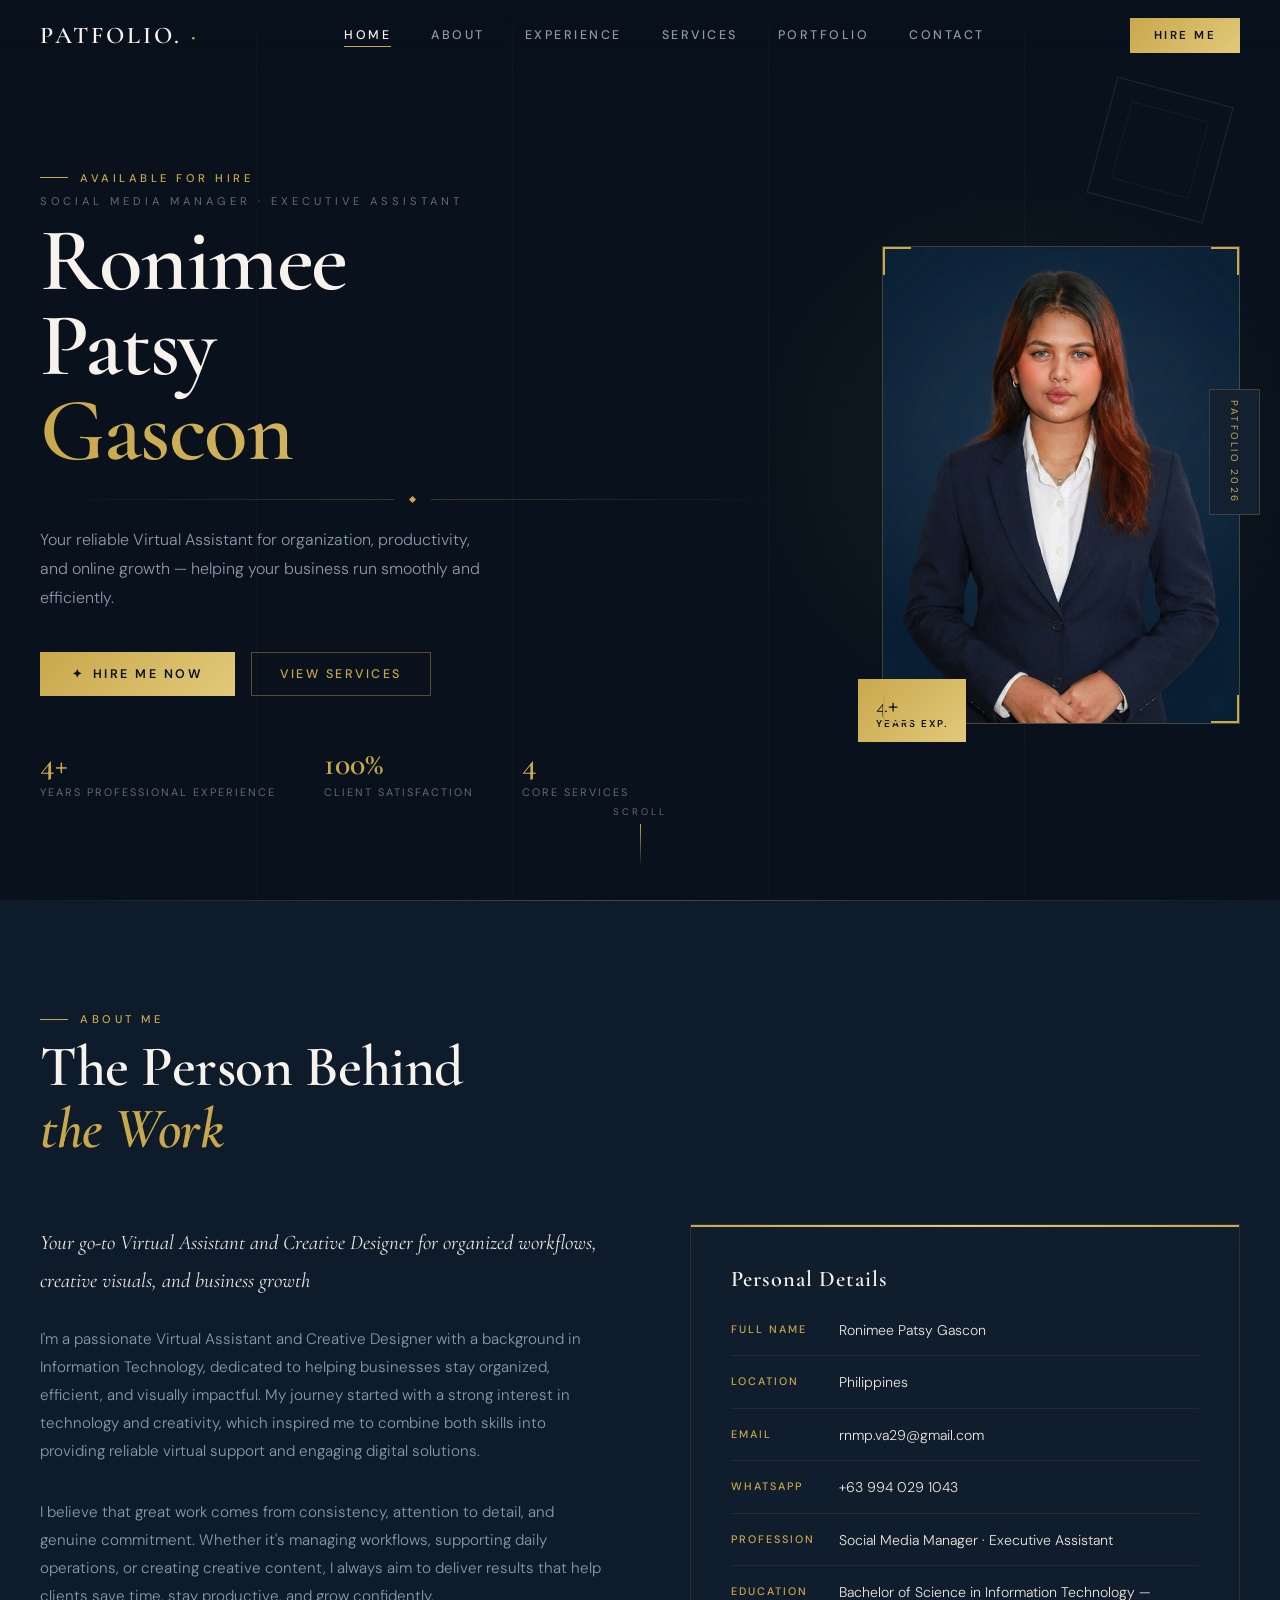
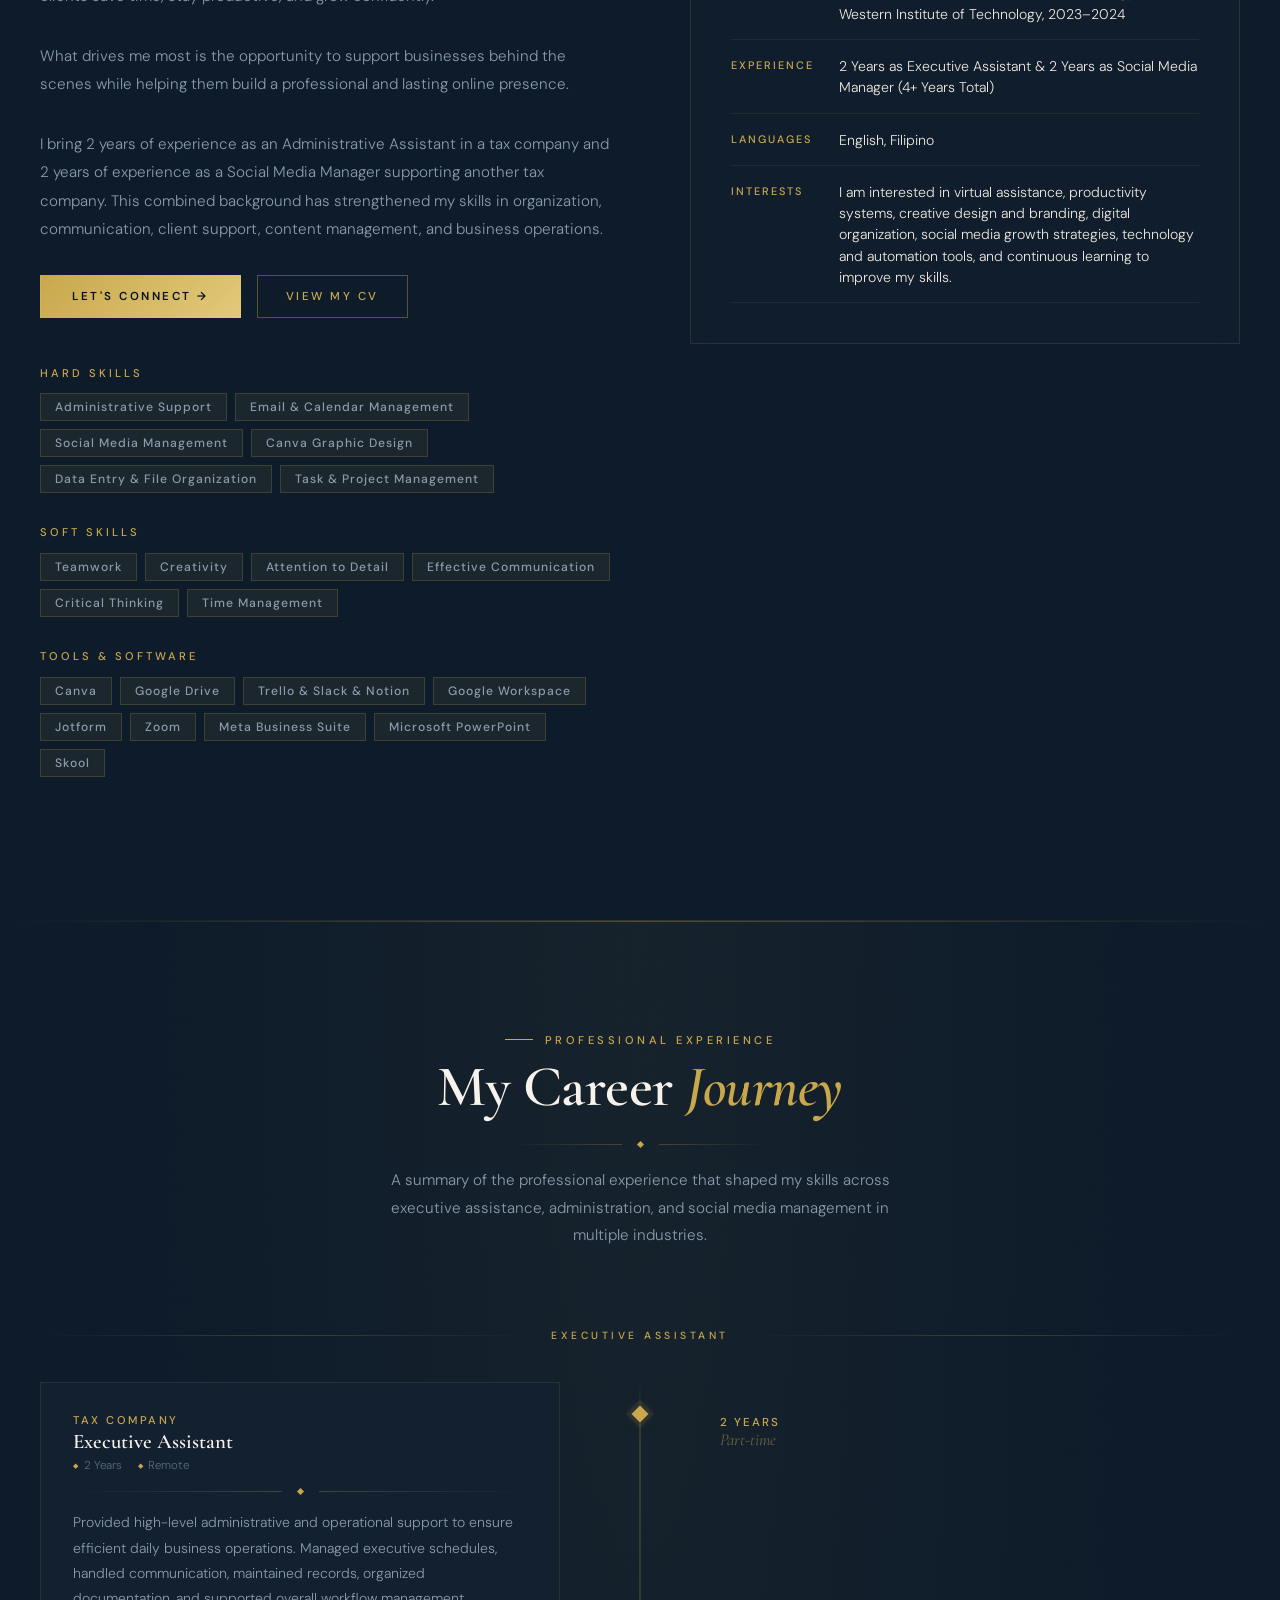
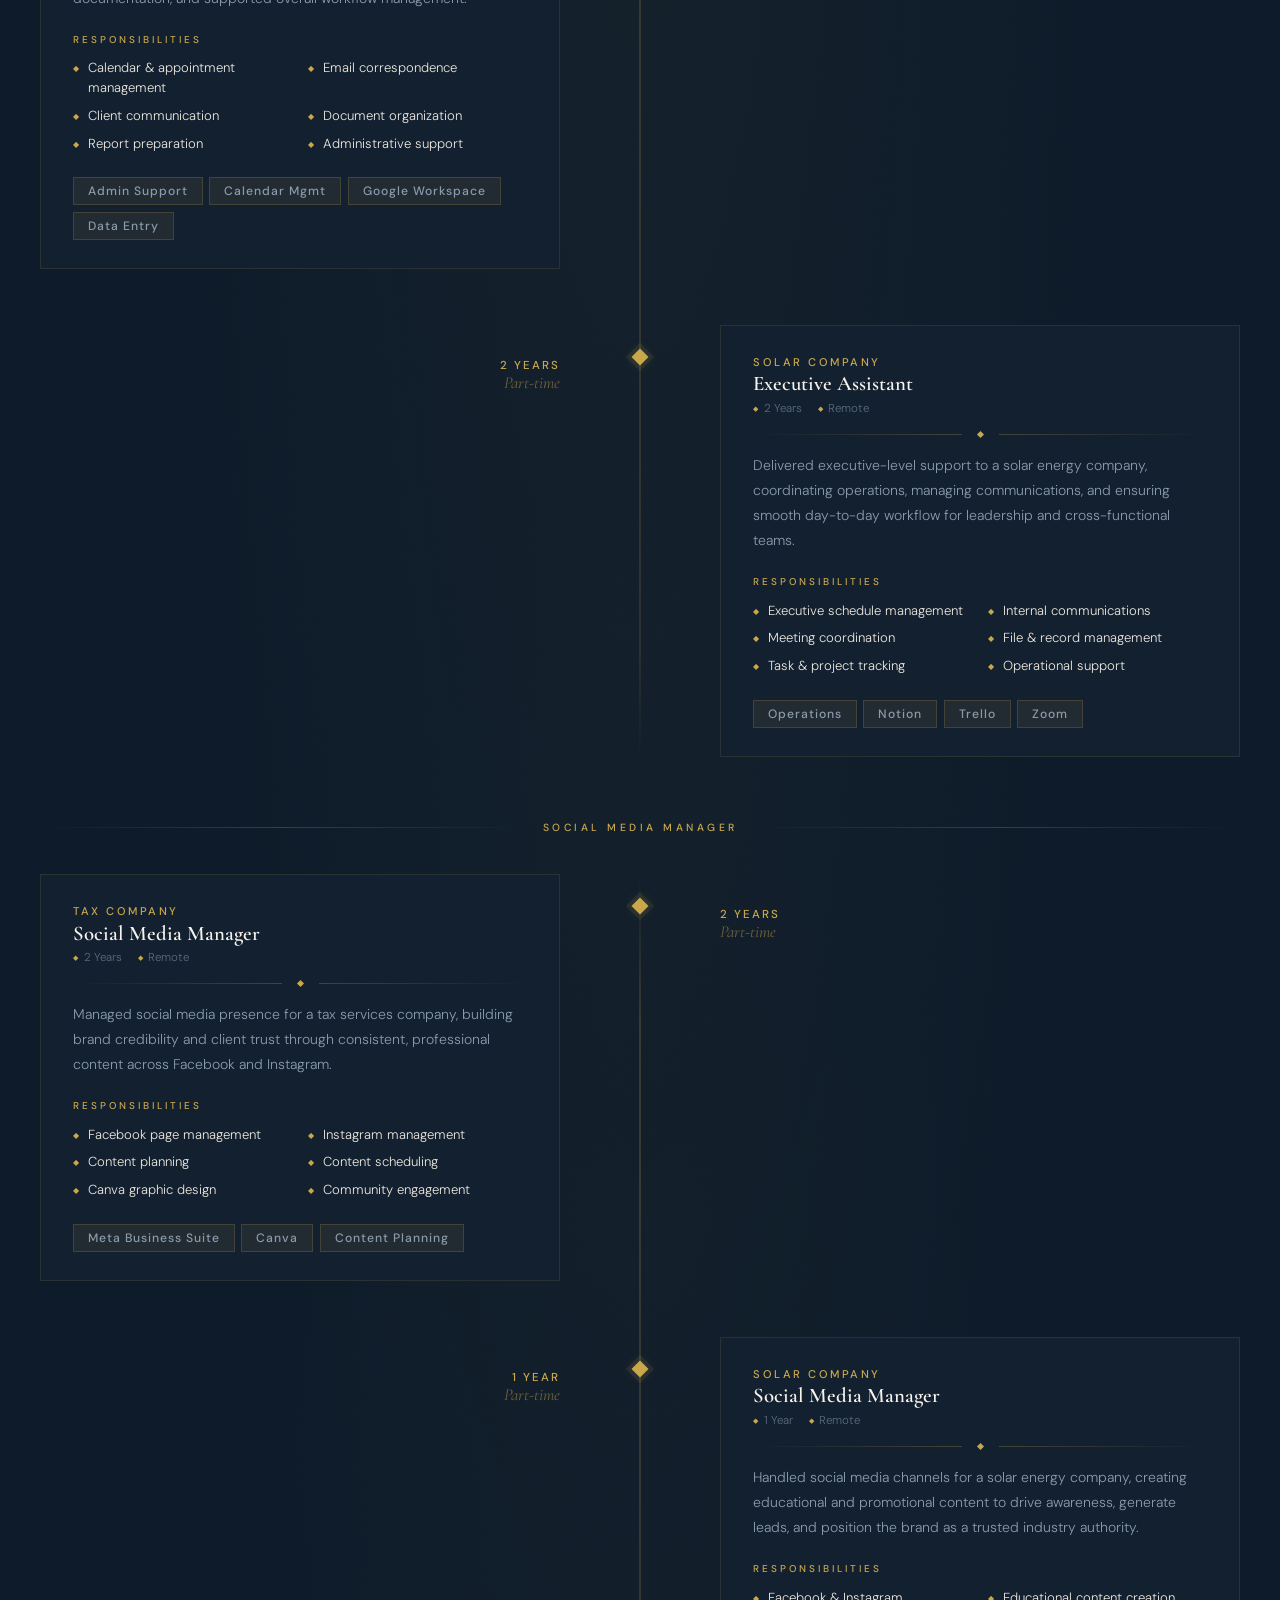
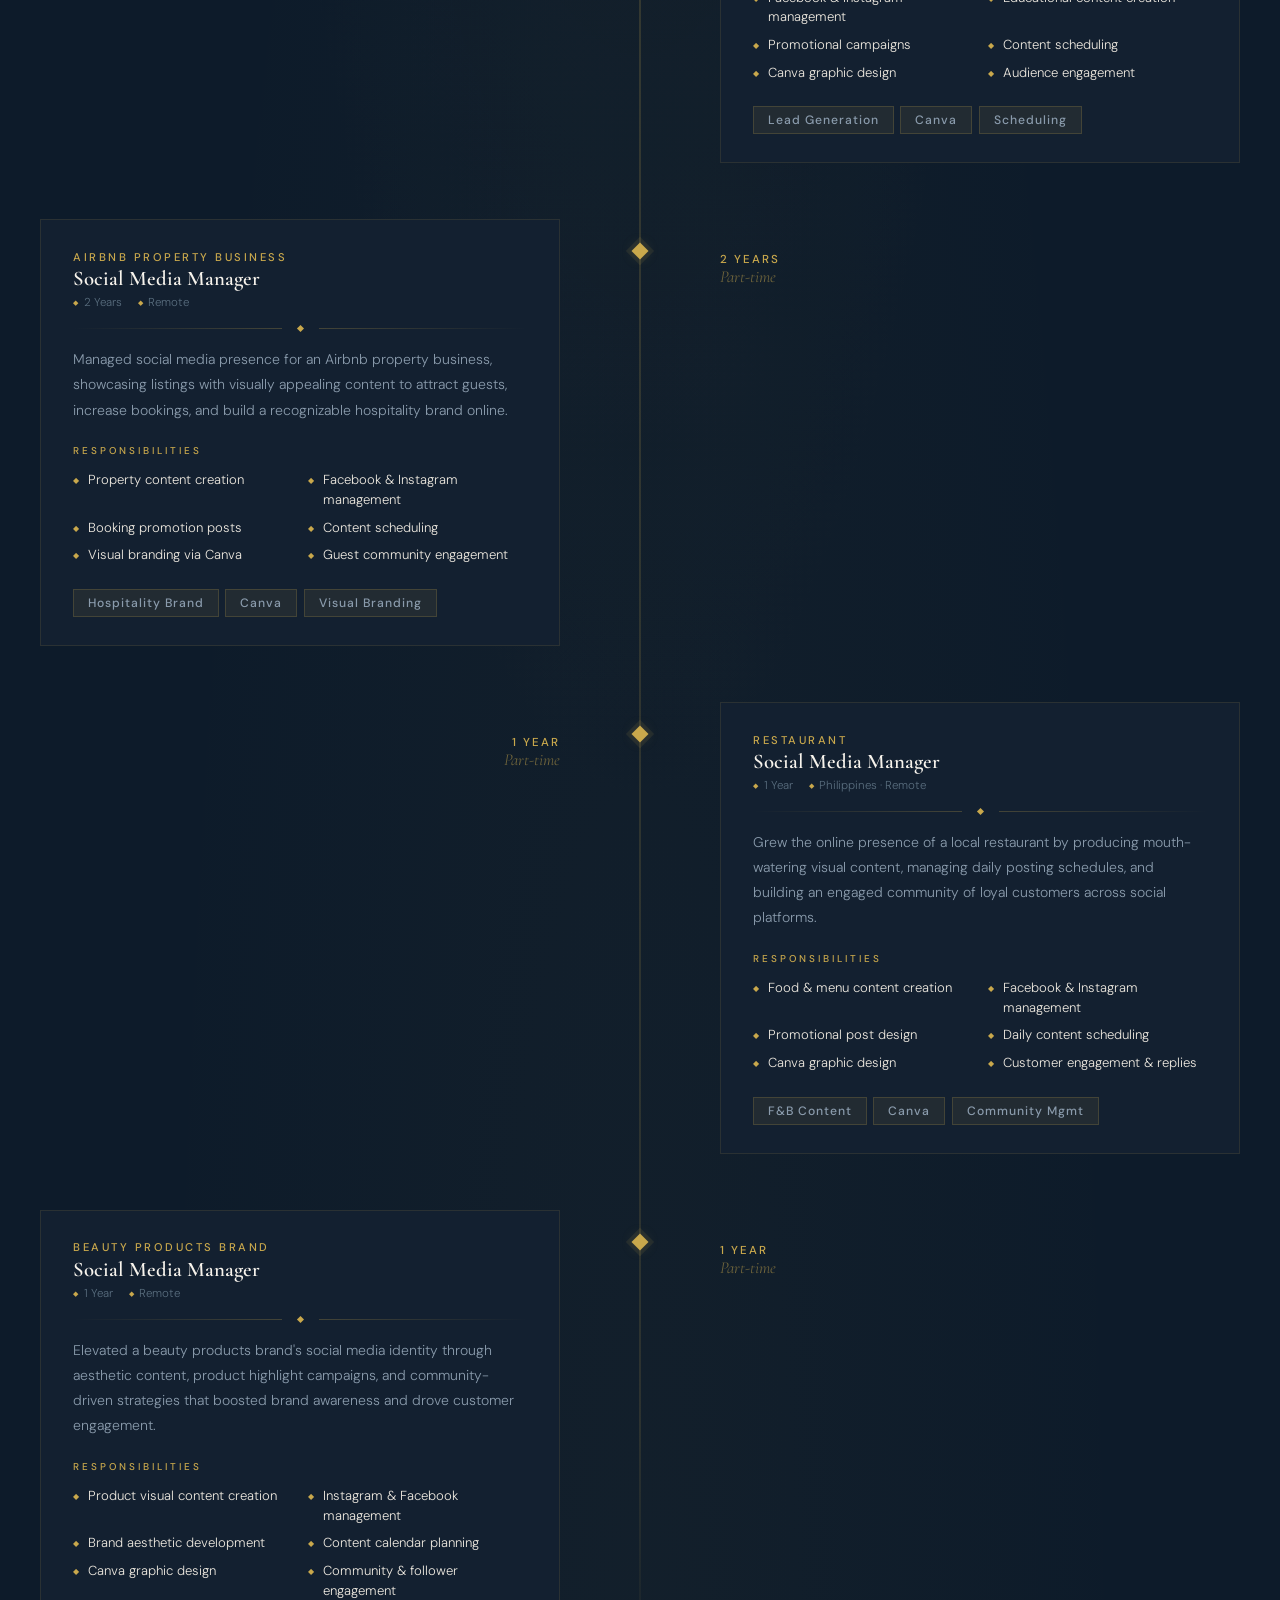
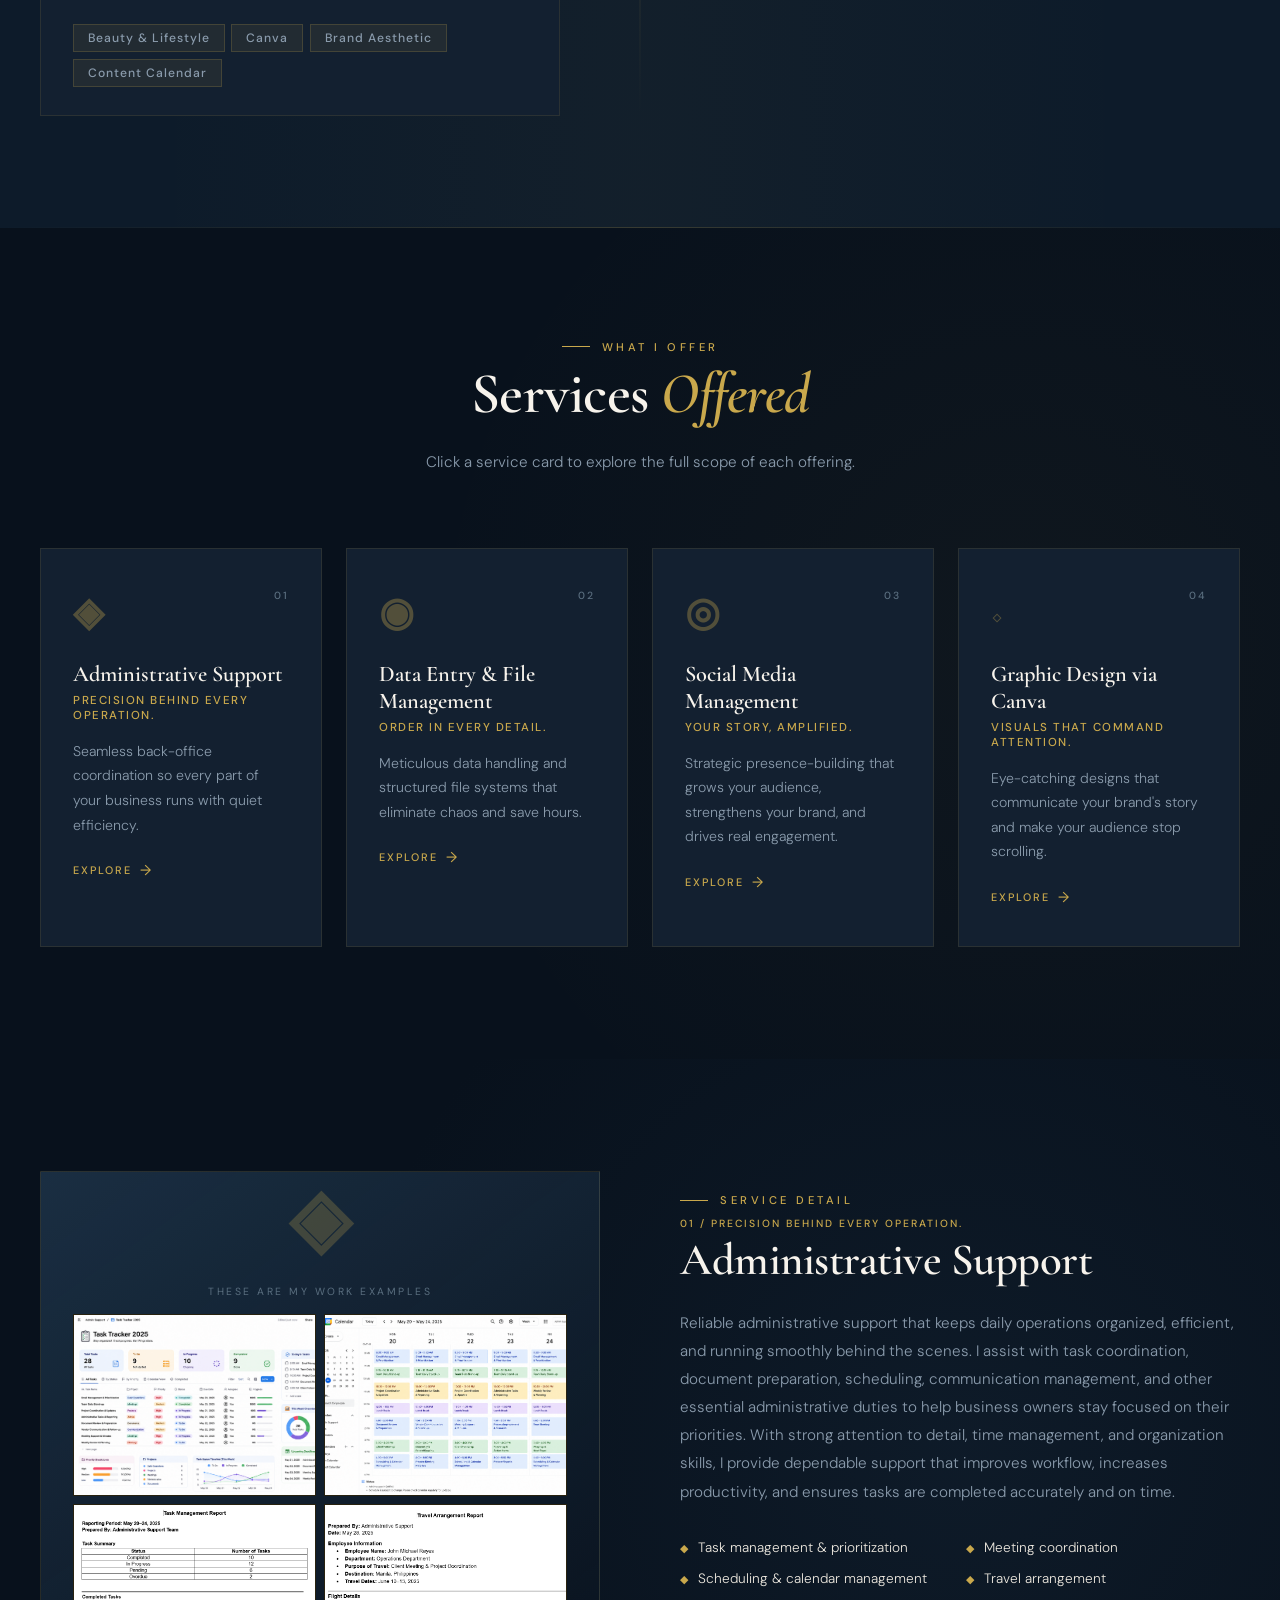
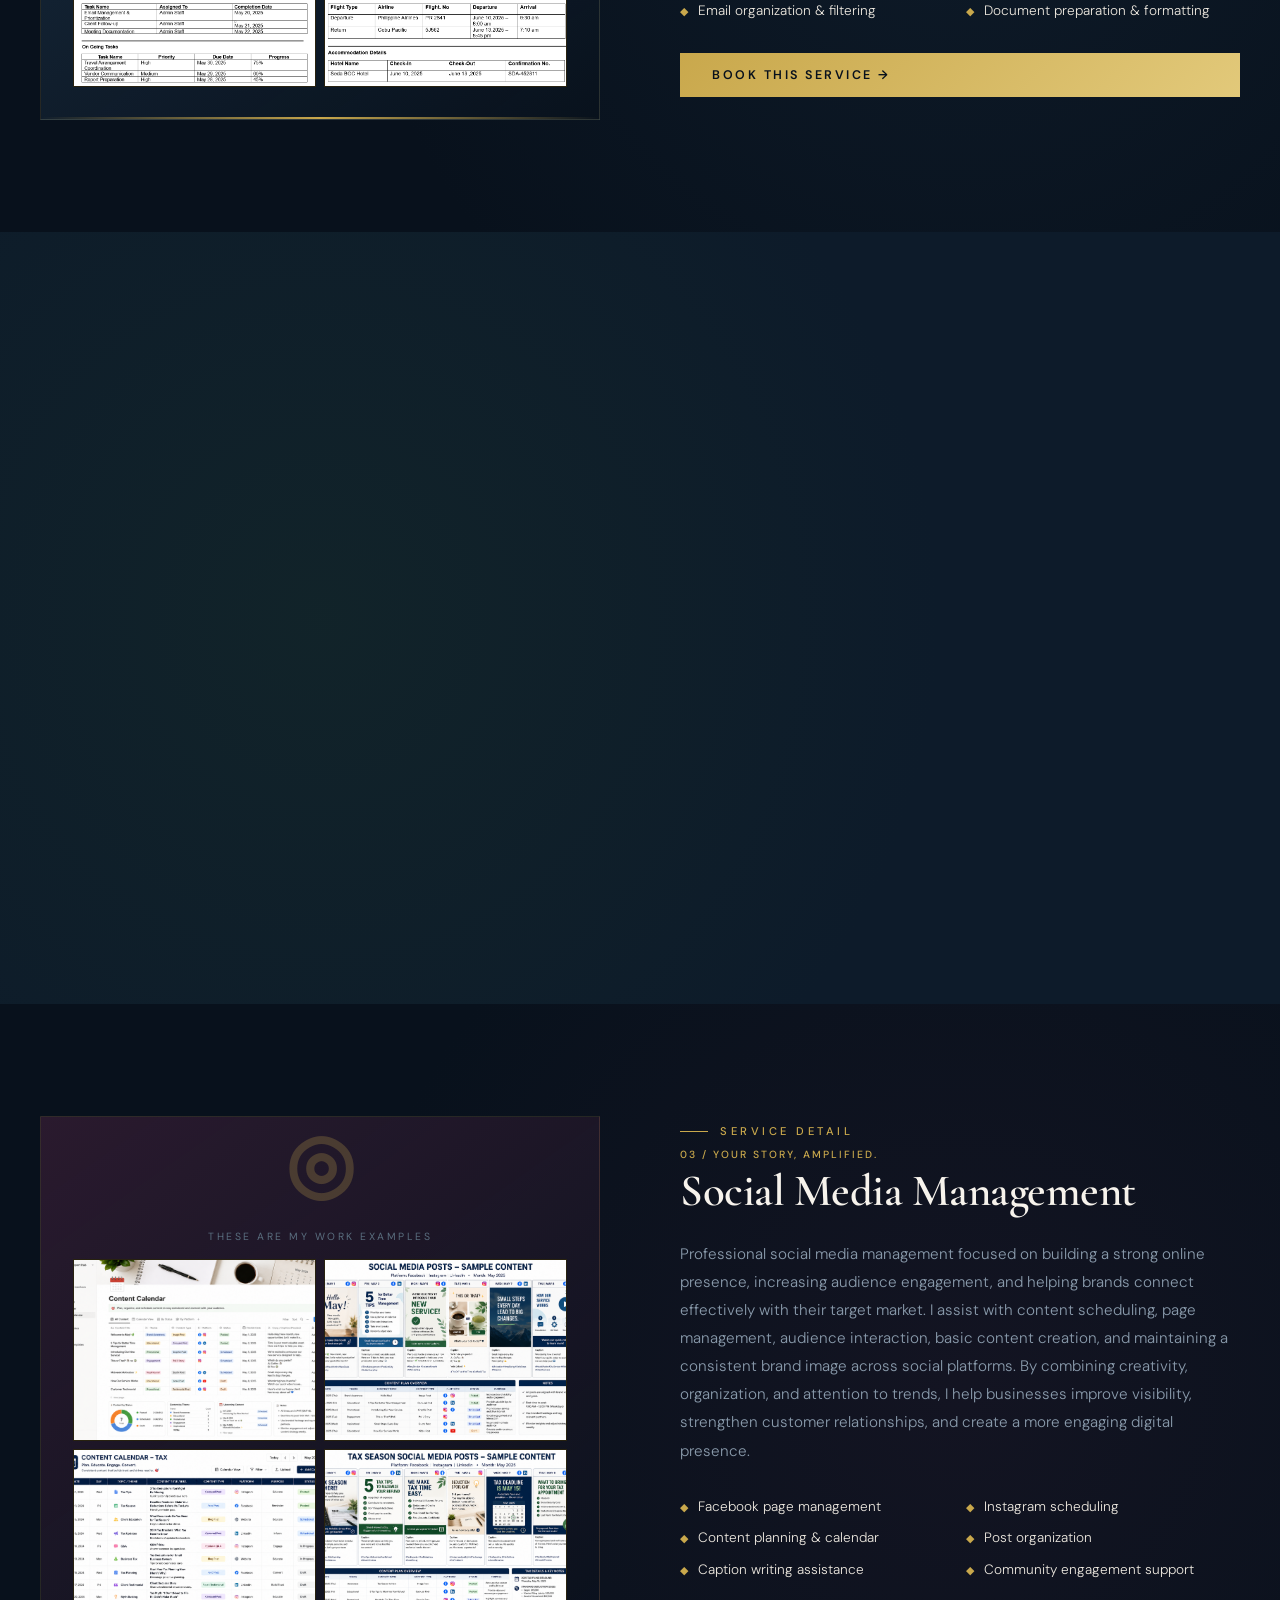
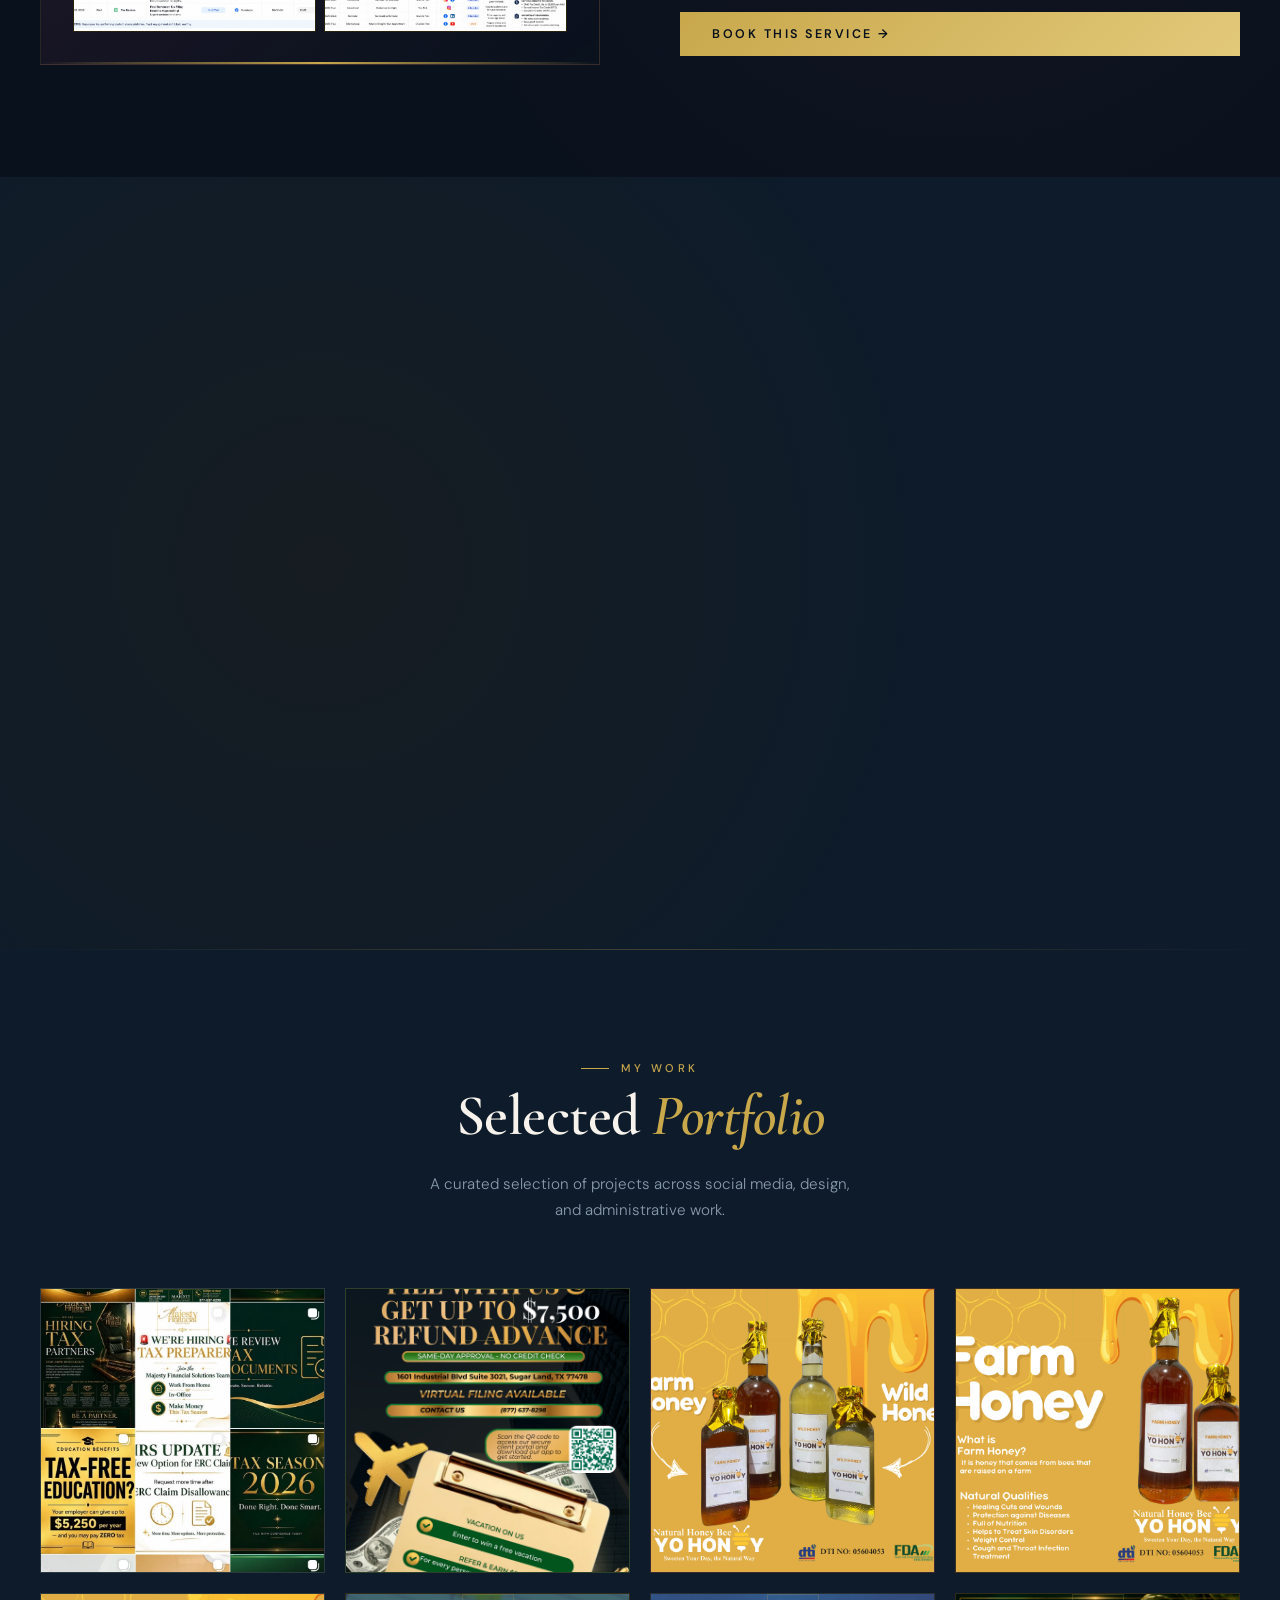
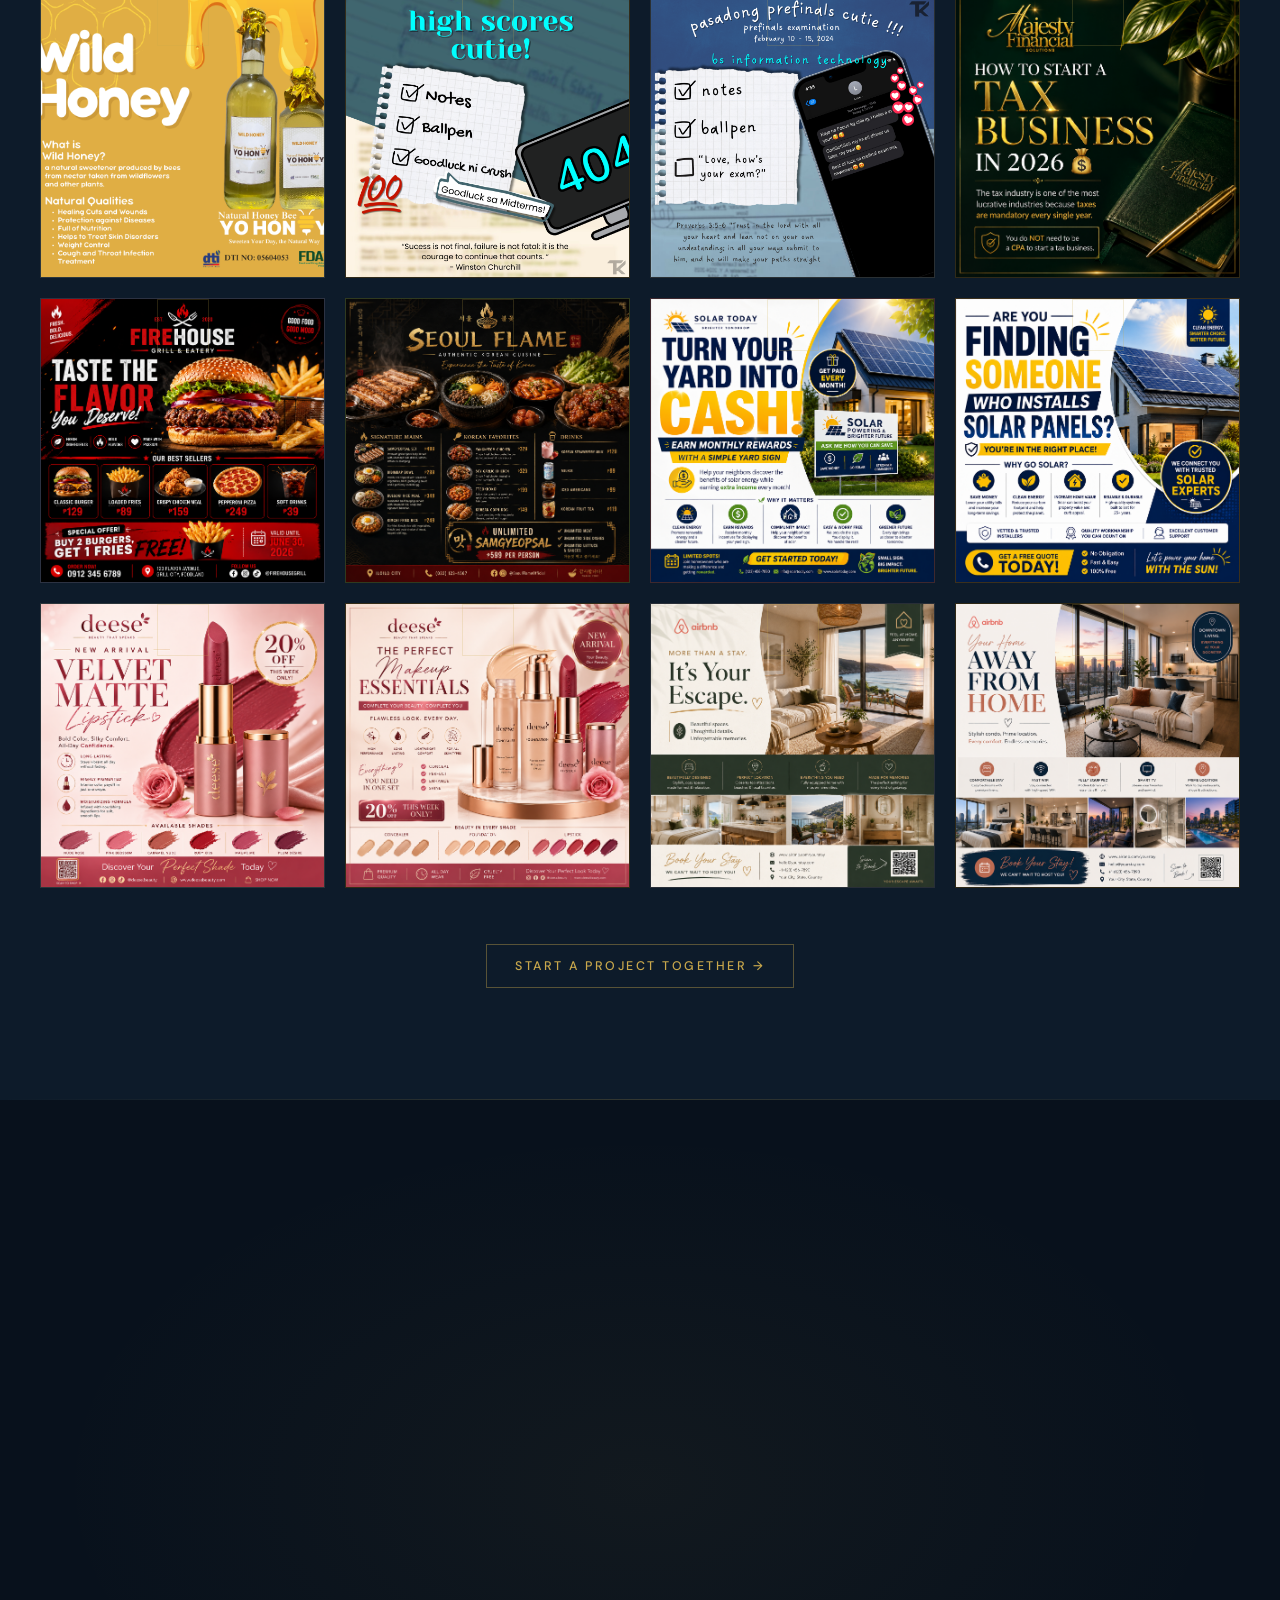
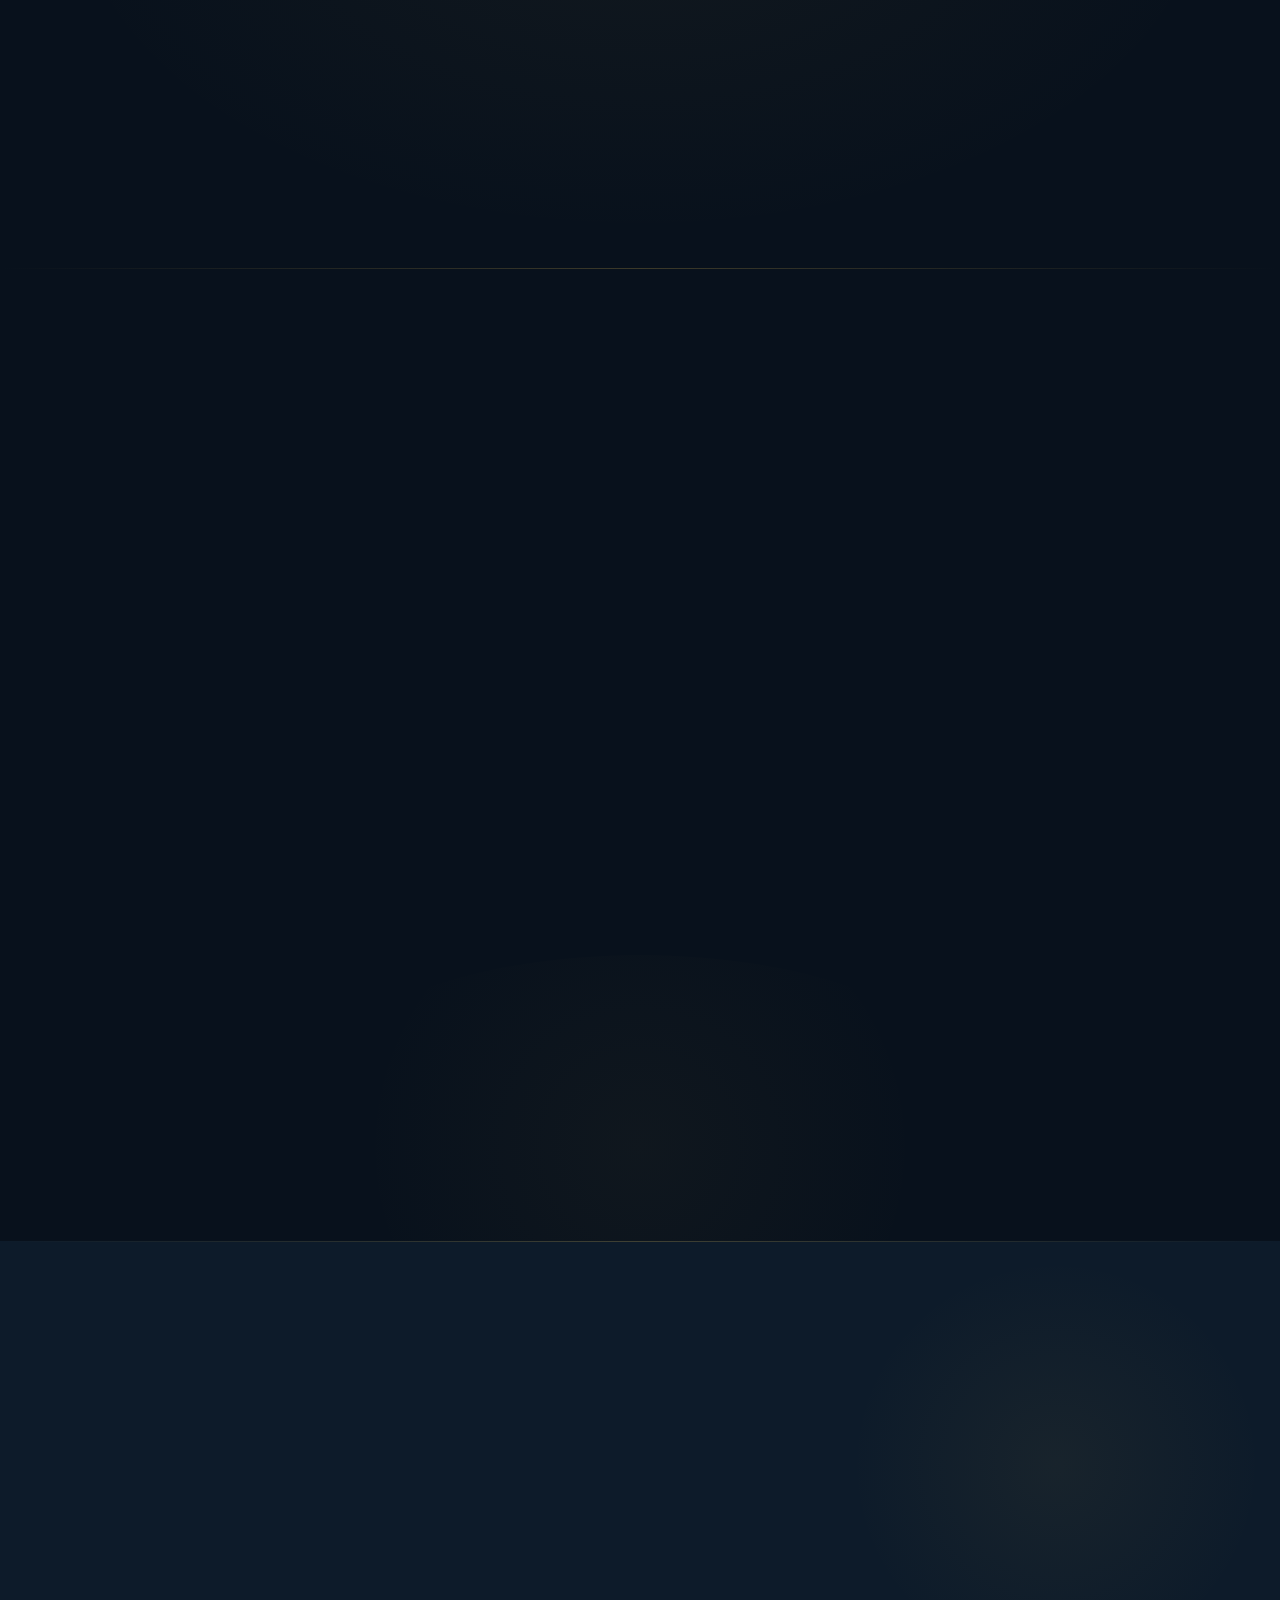
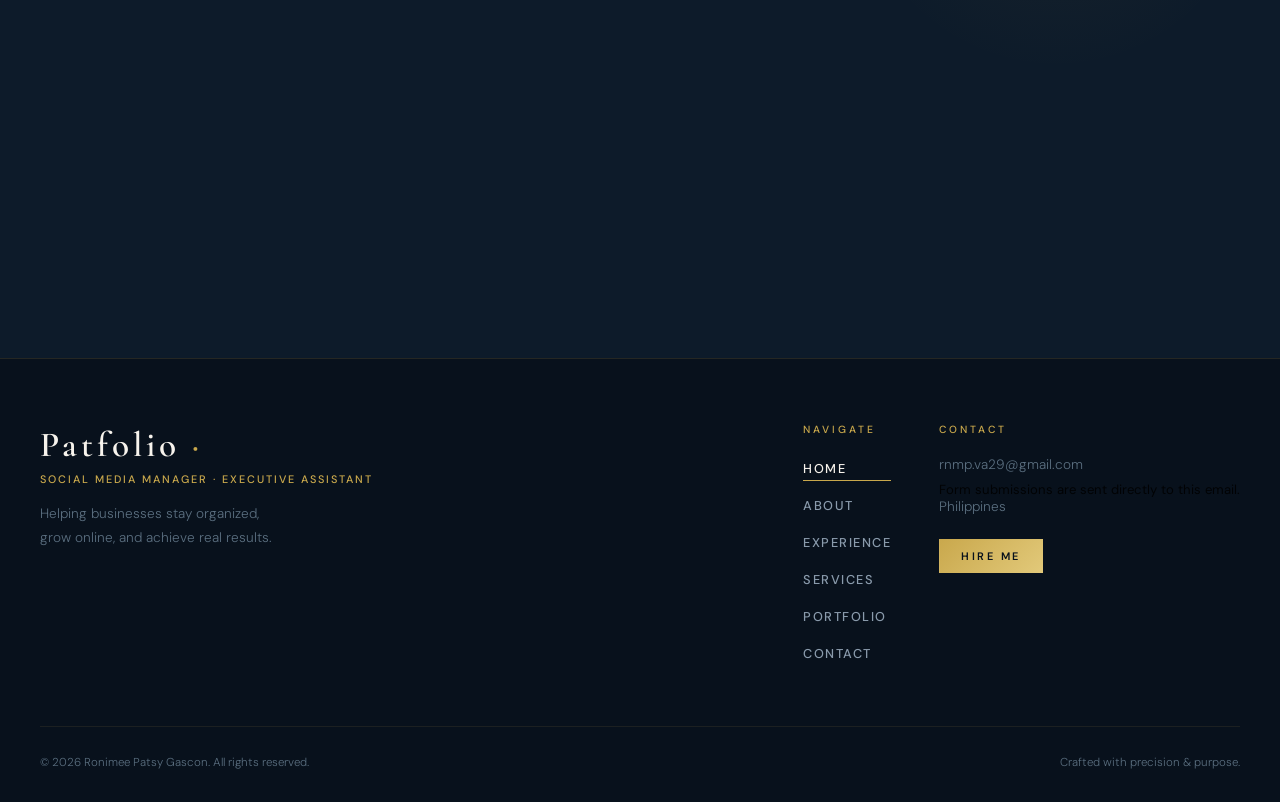
==== commit b2ccd082: "add" ====
--- a/index.html
+++ b/index.html
@@ -20,7 +20,6 @@
       object-fit: cover;
       display: block;
     }
-    /* Ensure card is a positioned container for the absolute img */
     .portfolio-card {
       position: relative;
       overflow: hidden;
@@ -39,11 +38,12 @@
       </a>
 
       <div class="desktop-only nav-links">
-        <a href="#hero"      class="nav-link active" onclick="smoothScroll('hero');      return false;">Home</a>
-        <a href="#about"     class="nav-link"         onclick="smoothScroll('about');     return false;">About</a>
-        <a href="#services"  class="nav-link"         onclick="smoothScroll('services');  return false;">Services</a>
-        <a href="#portfolio" class="nav-link"         onclick="smoothScroll('portfolio'); return false;">Portfolio</a>
-        <a href="#contact"   class="nav-link"         onclick="smoothScroll('contact');   return false;">Contact</a>
+        <a href="#hero"       class="nav-link active" onclick="smoothScroll('hero');       return false;">Home</a>
+        <a href="#about"      class="nav-link"        onclick="smoothScroll('about');      return false;">About</a>
+        <a href="#experience" class="nav-link"        onclick="smoothScroll('experience'); return false;">Experience</a>
+        <a href="#services"   class="nav-link"        onclick="smoothScroll('services');   return false;">Services</a>
+        <a href="#portfolio"  class="nav-link"        onclick="smoothScroll('portfolio');  return false;">Portfolio</a>
+        <a href="#contact"    class="nav-link"        onclick="smoothScroll('contact');    return false;">Contact</a>
       </div>
 
       <a href="#contact" class="btn-gold desktop-only" style="padding:10px 24px;font-size:0.72rem;" onclick="smoothScroll('contact'); return false;">
@@ -56,11 +56,12 @@
     </div>
 
     <div class="mobile-drawer" id="mobile-drawer">
-      <a href="#hero"      class="nav-link" onclick="smoothScroll('hero');      closeMobileMenu(); return false;">Home</a>
-      <a href="#about"     class="nav-link" onclick="smoothScroll('about');     closeMobileMenu(); return false;">About</a>
-      <a href="#services"  class="nav-link" onclick="smoothScroll('services');  closeMobileMenu(); return false;">Services</a>
-      <a href="#portfolio" class="nav-link" onclick="smoothScroll('portfolio'); closeMobileMenu(); return false;">Portfolio</a>
-      <a href="#contact"   class="nav-link" onclick="smoothScroll('contact');   closeMobileMenu(); return false;">Contact</a>
+      <a href="#hero"       class="nav-link" onclick="smoothScroll('hero');       closeMobileMenu(); return false;">Home</a>
+      <a href="#about"      class="nav-link" onclick="smoothScroll('about');      closeMobileMenu(); return false;">About</a>
+      <a href="#experience" class="nav-link" onclick="smoothScroll('experience'); closeMobileMenu(); return false;">Experience</a>
+      <a href="#services"   class="nav-link" onclick="smoothScroll('services');   closeMobileMenu(); return false;">Services</a>
+      <a href="#portfolio"  class="nav-link" onclick="smoothScroll('portfolio');  closeMobileMenu(); return false;">Portfolio</a>
+      <a href="#contact"    class="nav-link" onclick="smoothScroll('contact');    closeMobileMenu(); return false;">Contact</a>
       <a href="#contact" class="btn-gold" style="margin-top:0.5rem;width:100%;justify-content:center;display:flex;" onclick="smoothScroll('contact'); closeMobileMenu(); return false;">
         Hire Me
       </a>
@@ -86,7 +87,7 @@
           <div class="section-label-line"></div>
           <span class="section-label-text">Available for Hire</span>
         </div>
-        <p class="hero-subtitle">Social Media Manager · General Virtual Assistant</p>
+        <p class="hero-subtitle">Social Media Manager · Executive Assistant</p>
         <h1 class="hero-h1">
           <span>Ronimee</span>
           <span>Patsy</span>
@@ -107,7 +108,7 @@
         <div class="hero-stats">
           <div>
             <div class="hero-stat-num">4+</div>
-            <div class="hero-stat-lbl">Years Experience</div>
+            <div class="hero-stat-lbl">Years Professional Experience</div>
           </div>
           <div>
             <div class="hero-stat-num">100%</div>
@@ -178,14 +179,15 @@
           </p>
           <p class="about-body-text">
             I'm a passionate Virtual Assistant and Creative Designer with a background in Information Technology, dedicated to helping businesses stay organized, efficient, and visually impactful. My journey started with a strong interest in technology and creativity, which inspired me to combine both skills into providing reliable virtual support and engaging digital solutions.
-
-I believe that great work comes from consistency, attention to detail, and genuine commitment. Whether it's managing workflows, supporting daily operations, or creating creative content, I always aim to deliver results that help clients save time, stay productive, and grow confidently.
-
-What drives me most is the opportunity to support businesses behind the scenes while helping them build a professional and lasting online presence.
-
           </p>
           <p class="about-body-text">
-            I bring over 2 years of Social Media Management experience plus 2 years as a General Virtual Assistant, giving you 4+ years of professional support in organization, communication, and online growth.
+            I believe that great work comes from consistency, attention to detail, and genuine commitment. Whether it's managing workflows, supporting daily operations, or creating creative content, I always aim to deliver results that help clients save time, stay productive, and grow confidently.
+          </p>
+          <p class="about-body-text">
+            What drives me most is the opportunity to support businesses behind the scenes while helping them build a professional and lasting online presence.
+          </p>
+          <p class="about-body-text">
+            I bring 2 years of experience as an Administrative Assistant in a tax company and 2 years of experience as a Social Media Manager supporting another tax company. This combined background has strengthened my skills in organization, communication, client support, content management, and business operations.
           </p>
           <div style="display:flex;gap:1rem;flex-wrap:wrap;align-items:center;">
             <a href="#contact" class="btn-gold" style="font-size:0.72rem;" onclick="smoothScroll('contact'); return false;">
@@ -201,11 +203,11 @@
               <h4 class="skill-group-title">Hard Skills</h4>
               <div class="skill-tags">
                 <span class="tag">Administrative Support</span>
-                <span class="tag">Email & Calendar Management</span>
+                <span class="tag">Email &amp; Calendar Management</span>
                 <span class="tag">Social Media Management</span>
                 <span class="tag">Canva Graphic Design</span>
-                <span class="tag">Data Entry & File Organization</span>
-                <span class="tag">Task & Project Management</span>
+                <span class="tag">Data Entry &amp; File Organization</span>
+                <span class="tag">Task &amp; Project Management</span>
               </div>
             </div>
             <div class="skill-group">
@@ -224,12 +226,13 @@
               <div class="skill-tags">
                 <span class="tag">Canva</span>
                 <span class="tag">Google Drive</span>
-                <span class="tag">Trello & Slack & Notion</span>
+                <span class="tag">Trello &amp; Slack &amp; Notion</span>
                 <span class="tag">Google Workspace</span>
                 <span class="tag">Jotform</span>
                 <span class="tag">Zoom</span>
                 <span class="tag">Meta Business Suite</span>
                 <span class="tag">Microsoft PowerPoint</span>
+                <span class="tag">Skool</span>
               </div>
             </div>
           </div>
@@ -259,15 +262,15 @@
               </div>
               <div class="detail-row">
                 <span class="detail-key">Profession</span>
-                <span class="detail-val">Social Media Manager · General Virtual Assistant </span>
+                <span class="detail-val">Social Media Manager · Executive Assistant</span>
               </div>
               <div class="detail-row">
                 <span class="detail-key">Education</span>
-                <span class="detail-val">Bachelor of Science in Information Technology — Western Institute of Technology, 2023-2024</span>
+                <span class="detail-val">Bachelor of Science in Information Technology — Western Institute of Technology, 2023–2024</span>
               </div>
               <div class="detail-row">
                 <span class="detail-key">Experience</span>
-                <span class="detail-val">2+ Years in Social Media Management and 2+ Years in General Virtual Assistance (4+ Years Total)</span>
+                <span class="detail-val">2 Years as Executive Assistant &amp; 2 Years as Social Media Manager (4+ Years Total)</span>
               </div>
               <div class="detail-row">
                 <span class="detail-key">Languages</span>
@@ -284,6 +287,412 @@
     </div>
   </section>
 
+  <!-- ═══════════════════════════════════════════
+       PROFESSIONAL EXPERIENCE
+  ═══════════════════════════════════════════ -->
+  
+<section id="experience">
+  <div class="exp-bg-glow"></div>
+ 
+  <div class="exp-inner">
+ 
+    <!-- ── Section Header ──────────────────────── -->
+    <div class="exp-header anim-reveal">
+      <div class="section-label">
+        <div class="section-label-line"></div>
+        <span class="section-label-text">Professional Experience</span>
+      </div>
+      <h2 class="section-heading">
+        My Career <em style="font-style:italic;color:var(--gold);">Journey</em>
+      </h2>
+      <div class="gold-divider" style="max-width:260px;margin:0 auto 1.25rem;">
+        <div class="gold-divider-line-l"></div>
+        <div class="gold-divider-diamond"></div>
+        <div class="gold-divider-line-r"></div>
+      </div>
+      <p class="exp-sub">
+        A summary of the professional experience that shaped my skills across executive assistance, administration, and social media management in multiple industries.
+      </p>
+    </div>
+ 
+    <!-- ══════════════════════════════════════════
+         GROUP 1 — EXECUTIVE ASSISTANT
+    ══════════════════════════════════════════ -->
+    <div class="exp-group anim-reveal">
+      <div class="exp-group-label">
+        <div class="exp-group-line"></div>
+        <span class="exp-group-title">Executive Assistant</span>
+        <div class="exp-group-line"></div>
+      </div>
+    </div>
+ 
+    <div class="exp-timeline">
+ 
+      <!-- EA · Item 1 — LEFT -->
+      <div class="exp-item exp-item--left anim-reveal">
+        <div class="exp-card-wrap">
+          <div class="exp-card">
+            <p class="exp-card-company">Tax Company</p>
+            <h3 class="exp-card-role">Executive Assistant</h3>
+            <div class="exp-card-meta">
+              <span class="exp-card-meta-item">
+                <span class="exp-card-meta-dot">◆</span>
+                2 Years
+              </span>
+              <span class="exp-card-meta-item">
+                <span class="exp-card-meta-dot">◆</span>
+                 Remote
+              </span>
+            </div>
+            <div class="gold-divider">
+              <div class="gold-divider-line-l"></div>
+              <div class="gold-divider-diamond"></div>
+              <div class="gold-divider-line-r"></div>
+            </div>
+            <p class="exp-card-desc">
+              Provided high-level administrative and operational support to ensure efficient daily business operations. Managed executive schedules, handled communication, maintained records, organized documentation, and supported overall workflow management.
+            </p>
+            <h4 class="exp-card-resp-title">Responsibilities</h4>
+            <div class="exp-card-tasks">
+              <div class="exp-card-task"><span class="exp-card-task-dot">◆</span><span class="exp-card-task-text">Calendar &amp; appointment management</span></div>
+              <div class="exp-card-task"><span class="exp-card-task-dot">◆</span><span class="exp-card-task-text">Email correspondence</span></div>
+              <div class="exp-card-task"><span class="exp-card-task-dot">◆</span><span class="exp-card-task-text">Client communication</span></div>
+              <div class="exp-card-task"><span class="exp-card-task-dot">◆</span><span class="exp-card-task-text">Document organization</span></div>
+              <div class="exp-card-task"><span class="exp-card-task-dot">◆</span><span class="exp-card-task-text">Report preparation</span></div>
+              <div class="exp-card-task"><span class="exp-card-task-dot">◆</span><span class="exp-card-task-text">Administrative support</span></div>
+            </div>
+            <div class="exp-card-tags">
+              <span class="tag">Admin Support</span>
+              <span class="tag">Calendar Mgmt</span>
+              <span class="tag">Google Workspace</span>
+              <span class="tag">Data Entry</span>
+            </div>
+          </div>
+        </div>
+        <div class="exp-node-wrap"><div class="exp-node"></div></div>
+        <div class="exp-date-pill">
+          <div class="exp-date-pill-inner">
+            <span class="exp-date-period">2 Years</span>
+            <span class="exp-date-duration">Part-time</span>
+          </div>
+        </div>
+      </div>
+ 
+      <!-- EA · Item 2 — RIGHT -->
+      <div class="exp-item exp-item--right anim-reveal anim-delay-2">
+        <div class="exp-date-pill">
+          <div class="exp-date-pill-inner">
+            <span class="exp-date-period">2 Years</span>
+            <span class="exp-date-duration">Part-time</span>
+          </div>
+        </div>
+        <div class="exp-node-wrap"><div class="exp-node"></div></div>
+        <div class="exp-card-wrap">
+          <div class="exp-card">
+            <p class="exp-card-company">Solar Company</p>
+            <h3 class="exp-card-role">Executive Assistant</h3>
+            <div class="exp-card-meta">
+              <span class="exp-card-meta-item">
+                <span class="exp-card-meta-dot">◆</span>
+               2 Years
+              </span>
+              <span class="exp-card-meta-item">
+                <span class="exp-card-meta-dot">◆</span>
+                Remote
+              </span>
+            </div>
+            <div class="gold-divider">
+              <div class="gold-divider-line-l"></div>
+              <div class="gold-divider-diamond"></div>
+              <div class="gold-divider-line-r"></div>
+            </div>
+            <p class="exp-card-desc">
+              Delivered executive-level support to a solar energy company, coordinating operations, managing communications, and ensuring smooth day-to-day workflow for leadership and cross-functional teams.
+            </p>
+            <h4 class="exp-card-resp-title">Responsibilities</h4>
+            <div class="exp-card-tasks">
+              <div class="exp-card-task"><span class="exp-card-task-dot">◆</span><span class="exp-card-task-text">Executive schedule management</span></div>
+              <div class="exp-card-task"><span class="exp-card-task-dot">◆</span><span class="exp-card-task-text">Internal communications</span></div>
+              <div class="exp-card-task"><span class="exp-card-task-dot">◆</span><span class="exp-card-task-text">Meeting coordination</span></div>
+              <div class="exp-card-task"><span class="exp-card-task-dot">◆</span><span class="exp-card-task-text">File &amp; record management</span></div>
+              <div class="exp-card-task"><span class="exp-card-task-dot">◆</span><span class="exp-card-task-text">Task &amp; project tracking</span></div>
+              <div class="exp-card-task"><span class="exp-card-task-dot">◆</span><span class="exp-card-task-text">Operational support</span></div>
+            </div>
+            <div class="exp-card-tags">
+              <span class="tag">Operations</span>
+              <span class="tag">Notion</span>
+              <span class="tag">Trello</span>
+              <span class="tag">Zoom</span>
+            </div>
+          </div>
+        </div>
+      </div>
+ 
+    </div><!-- /.exp-timeline EA -->
+ 
+    <!-- ══════════════════════════════════════════
+         GROUP 2 — SOCIAL MEDIA MANAGER
+    ══════════════════════════════════════════ -->
+    <div class="exp-group anim-reveal" style="margin-top:4rem;">
+      <div class="exp-group-label">
+        <div class="exp-group-line"></div>
+        <span class="exp-group-title">Social Media Manager</span>
+        <div class="exp-group-line"></div>
+      </div>
+    </div>
+ 
+    <div class="exp-timeline">
+ 
+      <!-- SMM · Item 1 — LEFT -->
+      <div class="exp-item exp-item--left anim-reveal">
+        <div class="exp-card-wrap">
+          <div class="exp-card">
+            <p class="exp-card-company">Tax Company</p>
+            <h3 class="exp-card-role">Social Media Manager</h3>
+            <div class="exp-card-meta">
+              <span class="exp-card-meta-item">
+                <span class="exp-card-meta-dot">◆</span>
+                2 Years
+              </span>
+              <span class="exp-card-meta-item">
+                <span class="exp-card-meta-dot">◆</span>
+             Remote
+              </span>
+            </div>
+            <div class="gold-divider">
+              <div class="gold-divider-line-l"></div>
+              <div class="gold-divider-diamond"></div>
+              <div class="gold-divider-line-r"></div>
+            </div>
+            <p class="exp-card-desc">
+              Managed social media presence for a tax services company, building brand credibility and client trust through consistent, professional content across Facebook and Instagram.
+            </p>
+            <h4 class="exp-card-resp-title">Responsibilities</h4>
+            <div class="exp-card-tasks">
+              <div class="exp-card-task"><span class="exp-card-task-dot">◆</span><span class="exp-card-task-text">Facebook page management</span></div>
+              <div class="exp-card-task"><span class="exp-card-task-dot">◆</span><span class="exp-card-task-text">Instagram management</span></div>
+              <div class="exp-card-task"><span class="exp-card-task-dot">◆</span><span class="exp-card-task-text">Content planning</span></div>
+              <div class="exp-card-task"><span class="exp-card-task-dot">◆</span><span class="exp-card-task-text">Content scheduling</span></div>
+              <div class="exp-card-task"><span class="exp-card-task-dot">◆</span><span class="exp-card-task-text">Canva graphic design</span></div>
+              <div class="exp-card-task"><span class="exp-card-task-dot">◆</span><span class="exp-card-task-text">Community engagement</span></div>
+            </div>
+            <div class="exp-card-tags">
+              <span class="tag">Meta Business Suite</span>
+              <span class="tag">Canva</span>
+              <span class="tag">Content Planning</span>
+            </div>
+          </div>
+        </div>
+        <div class="exp-node-wrap"><div class="exp-node"></div></div>
+        <div class="exp-date-pill">
+          <div class="exp-date-pill-inner">
+            <span class="exp-date-period">2 Years</span>
+            <span class="exp-date-duration">Part-time</span>
+          </div>
+        </div>
+      </div>
+ 
+      <!-- SMM · Item 2 — RIGHT -->
+      <div class="exp-item exp-item--right anim-reveal anim-delay-1">
+        <div class="exp-date-pill">
+          <div class="exp-date-pill-inner">
+            <span class="exp-date-period">1 Year</span>
+            <span class="exp-date-duration">Part-time</span>
+          </div>
+        </div>
+        <div class="exp-node-wrap"><div class="exp-node"></div></div>
+        <div class="exp-card-wrap">
+          <div class="exp-card">
+            <p class="exp-card-company">Solar Company</p>
+            <h3 class="exp-card-role">Social Media Manager</h3>
+            <div class="exp-card-meta">
+              <span class="exp-card-meta-item">
+                <span class="exp-card-meta-dot">◆</span>
+                1 Year
+              </span>
+              <span class="exp-card-meta-item">
+                <span class="exp-card-meta-dot">◆</span>
+                Remote
+              </span>
+            </div>
+            <div class="gold-divider">
+              <div class="gold-divider-line-l"></div>
+              <div class="gold-divider-diamond"></div>
+              <div class="gold-divider-line-r"></div>
+            </div>
+            <p class="exp-card-desc">
+              Handled social media channels for a solar energy company, creating educational and promotional content to drive awareness, generate leads, and position the brand as a trusted industry authority.
+            </p>
+            <h4 class="exp-card-resp-title">Responsibilities</h4>
+            <div class="exp-card-tasks">
+              <div class="exp-card-task"><span class="exp-card-task-dot">◆</span><span class="exp-card-task-text">Facebook &amp; Instagram management</span></div>
+              <div class="exp-card-task"><span class="exp-card-task-dot">◆</span><span class="exp-card-task-text">Educational content creation</span></div>
+              <div class="exp-card-task"><span class="exp-card-task-dot">◆</span><span class="exp-card-task-text">Promotional campaigns</span></div>
+              <div class="exp-card-task"><span class="exp-card-task-dot">◆</span><span class="exp-card-task-text">Content scheduling</span></div>
+              <div class="exp-card-task"><span class="exp-card-task-dot">◆</span><span class="exp-card-task-text">Canva graphic design</span></div>
+              <div class="exp-card-task"><span class="exp-card-task-dot">◆</span><span class="exp-card-task-text">Audience engagement</span></div>
+            </div>
+            <div class="exp-card-tags">
+              <span class="tag">Lead Generation</span>
+              <span class="tag">Canva</span>
+              <span class="tag">Scheduling</span>
+            </div>
+          </div>
+        </div>
+      </div>
+ 
+      <!-- SMM · Item 3 — LEFT -->
+      <div class="exp-item exp-item--left anim-reveal anim-delay-2">
+        <div class="exp-card-wrap">
+          <div class="exp-card">
+            <p class="exp-card-company">Airbnb Property Business</p>
+            <h3 class="exp-card-role">Social Media Manager</h3>
+            <div class="exp-card-meta">
+              <span class="exp-card-meta-item">
+                <span class="exp-card-meta-dot">◆</span>
+                2 Years
+              </span>
+              <span class="exp-card-meta-item">
+                <span class="exp-card-meta-dot">◆</span>
+                Remote
+              </span>
+            </div>
+            <div class="gold-divider">
+              <div class="gold-divider-line-l"></div>
+              <div class="gold-divider-diamond"></div>
+              <div class="gold-divider-line-r"></div>
+            </div>
+            <p class="exp-card-desc">
+              Managed social media presence for an Airbnb property business, showcasing listings with visually appealing content to attract guests, increase bookings, and build a recognizable hospitality brand online.
+            </p>
+            <h4 class="exp-card-resp-title">Responsibilities</h4>
+            <div class="exp-card-tasks">
+              <div class="exp-card-task"><span class="exp-card-task-dot">◆</span><span class="exp-card-task-text">Property content creation</span></div>
+              <div class="exp-card-task"><span class="exp-card-task-dot">◆</span><span class="exp-card-task-text">Facebook &amp; Instagram management</span></div>
+              <div class="exp-card-task"><span class="exp-card-task-dot">◆</span><span class="exp-card-task-text">Booking promotion posts</span></div>
+              <div class="exp-card-task"><span class="exp-card-task-dot">◆</span><span class="exp-card-task-text">Content scheduling</span></div>
+              <div class="exp-card-task"><span class="exp-card-task-dot">◆</span><span class="exp-card-task-text">Visual branding via Canva</span></div>
+              <div class="exp-card-task"><span class="exp-card-task-dot">◆</span><span class="exp-card-task-text">Guest community engagement</span></div>
+            </div>
+            <div class="exp-card-tags">
+              <span class="tag">Hospitality Brand</span>
+              <span class="tag">Canva</span>
+              <span class="tag">Visual Branding</span>
+            </div>
+          </div>
+        </div>
+        <div class="exp-node-wrap"><div class="exp-node"></div></div>
+        <div class="exp-date-pill">
+          <div class="exp-date-pill-inner">
+            <span class="exp-date-period">2 Years</span>
+            <span class="exp-date-duration">Part-time</span>
+          </div>
+        </div>
+      </div>
+ 
+      <!-- SMM · Item 4 — RIGHT -->
+      <div class="exp-item exp-item--right anim-reveal anim-delay-3">
+        <div class="exp-date-pill">
+          <div class="exp-date-pill-inner">
+            <span class="exp-date-period">1 Year</span>
+            <span class="exp-date-duration">Part-time</span>
+          </div>
+        </div>
+        <div class="exp-node-wrap"><div class="exp-node"></div></div>
+        <div class="exp-card-wrap">
+          <div class="exp-card">
+            <p class="exp-card-company">Restaurant</p>
+            <h3 class="exp-card-role">Social Media Manager</h3>
+            <div class="exp-card-meta">
+              <span class="exp-card-meta-item">
+                <span class="exp-card-meta-dot">◆</span>
+                1 Year
+              </span>
+              <span class="exp-card-meta-item">
+                <span class="exp-card-meta-dot">◆</span>
+                Philippines · Remote
+              </span>
+            </div>
+            <div class="gold-divider">
+              <div class="gold-divider-line-l"></div>
+              <div class="gold-divider-diamond"></div>
+              <div class="gold-divider-line-r"></div>
+            </div>
+            <p class="exp-card-desc">
+              Grew the online presence of a local restaurant by producing mouth-watering visual content, managing daily posting schedules, and building an engaged community of loyal customers across social platforms.
+            </p>
+            <h4 class="exp-card-resp-title">Responsibilities</h4>
+            <div class="exp-card-tasks">
+              <div class="exp-card-task"><span class="exp-card-task-dot">◆</span><span class="exp-card-task-text">Food &amp; menu content creation</span></div>
+              <div class="exp-card-task"><span class="exp-card-task-dot">◆</span><span class="exp-card-task-text">Facebook &amp; Instagram management</span></div>
+              <div class="exp-card-task"><span class="exp-card-task-dot">◆</span><span class="exp-card-task-text">Promotional post design</span></div>
+              <div class="exp-card-task"><span class="exp-card-task-dot">◆</span><span class="exp-card-task-text">Daily content scheduling</span></div>
+              <div class="exp-card-task"><span class="exp-card-task-dot">◆</span><span class="exp-card-task-text">Canva graphic design</span></div>
+              <div class="exp-card-task"><span class="exp-card-task-dot">◆</span><span class="exp-card-task-text">Customer engagement &amp; replies</span></div>
+            </div>
+            <div class="exp-card-tags">
+              <span class="tag">F&amp;B Content</span>
+              <span class="tag">Canva</span>
+              <span class="tag">Community Mgmt</span>
+            </div>
+          </div>
+        </div>
+      </div>
+ 
+      <!-- SMM · Item 5 — LEFT -->
+      <div class="exp-item exp-item--left anim-reveal anim-delay-4">
+        <div class="exp-card-wrap">
+          <div class="exp-card">
+            <p class="exp-card-company">Beauty Products Brand</p>
+            <h3 class="exp-card-role">Social Media Manager</h3>
+            <div class="exp-card-meta">
+              <span class="exp-card-meta-item">
+                <span class="exp-card-meta-dot">◆</span>
+                1 Year
+              </span>
+              <span class="exp-card-meta-item">
+                <span class="exp-card-meta-dot">◆</span>
+                Remote
+              </span>
+            </div>
+            <div class="gold-divider">
+              <div class="gold-divider-line-l"></div>
+              <div class="gold-divider-diamond"></div>
+              <div class="gold-divider-line-r"></div>
+            </div>
+            <p class="exp-card-desc">
+              Elevated a beauty products brand's social media identity through aesthetic content, product highlight campaigns, and community-driven strategies that boosted brand awareness and drove customer engagement.
+            </p>
+            <h4 class="exp-card-resp-title">Responsibilities</h4>
+            <div class="exp-card-tasks">
+              <div class="exp-card-task"><span class="exp-card-task-dot">◆</span><span class="exp-card-task-text">Product visual content creation</span></div>
+              <div class="exp-card-task"><span class="exp-card-task-dot">◆</span><span class="exp-card-task-text">Instagram &amp; Facebook management</span></div>
+              <div class="exp-card-task"><span class="exp-card-task-dot">◆</span><span class="exp-card-task-text">Brand aesthetic development</span></div>
+              <div class="exp-card-task"><span class="exp-card-task-dot">◆</span><span class="exp-card-task-text">Content calendar planning</span></div>
+              <div class="exp-card-task"><span class="exp-card-task-dot">◆</span><span class="exp-card-task-text">Canva graphic design</span></div>
+              <div class="exp-card-task"><span class="exp-card-task-dot">◆</span><span class="exp-card-task-text">Community &amp; follower engagement</span></div>
+            </div>
+            <div class="exp-card-tags">
+              <span class="tag">Beauty &amp; Lifestyle</span>
+              <span class="tag">Canva</span>
+              <span class="tag">Brand Aesthetic</span>
+              <span class="tag">Content Calendar</span>
+            </div>
+          </div>
+        </div>
+        <div class="exp-node-wrap"><div class="exp-node"></div></div>
+        <div class="exp-date-pill">
+          <div class="exp-date-pill-inner">
+            <span class="exp-date-period">1 Year</span>
+            <span class="exp-date-duration">Part-time</span>
+          </div>
+        </div>
+      </div>
+ 
+    </div><!-- /.exp-timeline SMM -->
+ 
+  </div><!-- /.exp-inner -->
+</section>
   <!-- ═══════════════════════════════════════════
        SERVICES OVERVIEW
   ═══════════════════════════════════════════ -->
@@ -360,7 +769,7 @@
   </section>
 
   <!-- ═══════════════════════════════════════════
-       SERVICE DETAIL: ADMIN (deep bg, normal)
+       SERVICE DETAIL: ADMIN
   ═══════════════════════════════════════════ -->
   <section id="admin" class="service-detail bg-deep">
     <div style="position:absolute;inset:0;background-image:radial-gradient(circle at 75% 50%,rgba(26,46,66,0.333) 0%,transparent 60%);pointer-events:none;"></div>
@@ -397,7 +806,7 @@
     </div>
   </section>
 
-  <!-- SERVICE DETAIL: DATA (navy bg, flipped) -->
+  <!-- SERVICE DETAIL: DATA -->
   <section id="data" class="service-detail bg-navy">
     <div style="position:absolute;inset:0;background-image:radial-gradient(circle at 25% 50%,rgba(26,52,40,0.333) 0%,transparent 60%);pointer-events:none;"></div>
     <div class="sd-inner flip anim-reveal">
@@ -433,7 +842,7 @@
     </div>
   </section>
 
-  <!-- SERVICE DETAIL: SOCIAL (deep bg, normal) -->
+  <!-- SERVICE DETAIL: SOCIAL -->
   <section id="social" class="service-detail bg-deep">
     <div style="position:absolute;inset:0;background-image:radial-gradient(circle at 75% 50%,rgba(42,26,46,0.333) 0%,transparent 60%);pointer-events:none;"></div>
     <div class="sd-inner anim-reveal">
@@ -455,8 +864,7 @@
         </div>
         <p class="sd-num-tag">03 / Your story, amplified.</p>
         <h2 class="section-heading sm">Social Media Management</h2>
-        <p class="sd-body">Professional social media management focused on building a strong online presence, increasing audience engagement, and helping brands connect effectively with their target market. I assist with content scheduling, page management, audience interaction, basic content creation, and maintaining a consistent brand image across social platforms. By combining creativity, organization, and attention to trends, I help businesses improve visibility, strengthen customer relationships, and create a more engaging digital presence.
-</p>
+        <p class="sd-body">Professional social media management focused on building a strong online presence, increasing audience engagement, and helping brands connect effectively with their target market. I assist with content scheduling, page management, audience interaction, basic content creation, and maintaining a consistent brand image across social platforms. By combining creativity, organization, and attention to trends, I help businesses improve visibility, strengthen customer relationships, and create a more engaging digital presence.</p>
         <div class="sd-tasks">
           <div class="sd-task"><span class="sd-task-dot">◆</span><span class="sd-task-text">Facebook page management</span></div>
           <div class="sd-task"><span class="sd-task-dot">◆</span><span class="sd-task-text">Instagram scheduling</span></div>
@@ -470,7 +878,7 @@
     </div>
   </section>
 
-  <!-- SERVICE DETAIL: DESIGN (navy bg, flipped) -->
+  <!-- SERVICE DETAIL: DESIGN -->
   <section id="design" class="service-detail bg-navy">
     <div style="position:absolute;inset:0;background-image:radial-gradient(circle at 25% 50%,rgba(42,32,16,0.333) 0%,transparent 60%);pointer-events:none;"></div>
     <div class="sd-inner flip anim-reveal">
@@ -523,106 +931,87 @@
       </div>
 
       <div class="portfolio-grid">
-
-        <!-- ── Original 8 cards ── -->
         <div class="portfolio-card" style="background:#1A2D3F;">
-          <img src="images/portfolio1.jpg" alt="Instagram Brand Kit" class="portfolio-card-img" onerror="this.style.display='none';" />
-          <div class="card-inner"><div class="portfolio-card-icon"></div><p class="portfolio-card-lbl"></p></div>
-          <div class="overlay"><span class="overlay-title"></span><span class="overlay-cat"></span></div>
-        </div>
-
+          <img src="images/portfolio1.jpg" alt="Portfolio 1" class="portfolio-card-img" onerror="this.style.display='none';" />
+          <div class="card-inner"><div class="portfolio-card-icon"></div><p class="portfolio-card-lbl"></p></div>
+          <div class="overlay"><span class="overlay-title"></span><span class="overlay-cat"></span></div>
+        </div>
         <div class="portfolio-card" style="background:#1A3428;">
-          <img src="images/portfolio2.png" alt="Event Flyer Campaign" class="portfolio-card-img" onerror="this.style.display='none';" />
-          <div class="card-inner"><div class="portfolio-card-icon"></div><p class="portfolio-card-lbl"></p></div>
-          <div class="overlay"><span class="overlay-title"></span><span class="overlay-cat"></span></div>
-        </div>
-
+          <img src="images/portfolio2.png" alt="Portfolio 2" class="portfolio-card-img" onerror="this.style.display='none';" />
+          <div class="card-inner"><div class="portfolio-card-icon"></div><p class="portfolio-card-lbl"></p></div>
+          <div class="overlay"><span class="overlay-title"></span><span class="overlay-cat"></span></div>
+        </div>
         <div class="portfolio-card" style="background:#2A1A2E;">
-          <img src="images/portfolio3.png" alt="Content Calendar Q4" class="portfolio-card-img" onerror="this.style.display='none';" />
-          <div class="card-inner"><div class="portfolio-card-icon"></div><p class="portfolio-card-lbl"></p></div>
-          <div class="overlay"><span class="overlay-title"></span><span class="overlay-cat"></span></div>
-        </div>
-
+          <img src="images/portfolio3.png" alt="Portfolio 3" class="portfolio-card-img" onerror="this.style.display='none';" />
+          <div class="card-inner"><div class="portfolio-card-icon"></div><p class="portfolio-card-lbl"></p></div>
+          <div class="overlay"><span class="overlay-title"></span><span class="overlay-cat"></span></div>
+        </div>
         <div class="portfolio-card" style="background:#2A2418;">
-          <img src="images/portfolio4.png" alt="Monthly Report Design" class="portfolio-card-img" onerror="this.style.display='none';" />
-          <div class="card-inner"><div class="portfolio-card-icon"></div><p class="portfolio-card-lbl"></p></div>
-          <div class="overlay"><span class="overlay-title"></span><span class="overlay-cat"></span></div>
-        </div>
-
+          <img src="images/portfolio4.png" alt="Portfolio 4" class="portfolio-card-img" onerror="this.style.display='none';" />
+          <div class="card-inner"><div class="portfolio-card-icon"></div><p class="portfolio-card-lbl"></p></div>
+          <div class="overlay"><span class="overlay-title"></span><span class="overlay-cat"></span></div>
+        </div>
         <div class="portfolio-card" style="background:#1A2A3A;">
-          <img src="images/portfolio5.png" alt="Facebook Ad Graphics" class="portfolio-card-img" onerror="this.style.display='none';" />
-          <div class="card-inner"><div class="portfolio-card-icon"></div><p class="portfolio-card-lbl"></p></div>
-          <div class="overlay"><span class="overlay-title"></span><span class="overlay-cat"></span></div>
-        </div>
-
+          <img src="images/portfolio5.png" alt="Portfolio 5" class="portfolio-card-img" onerror="this.style.display='none';" />
+          <div class="card-inner"><div class="portfolio-card-icon"></div><p class="portfolio-card-lbl"></p></div>
+          <div class="overlay"><span class="overlay-title"></span><span class="overlay-cat"></span></div>
+        </div>
         <div class="portfolio-card" style="background:#201E14;">
-          <img src="images/portfolio6.png" alt="Business Branding Set" class="portfolio-card-img" onerror="this.style.display='none';" />
-          <div class="card-inner"><div class="portfolio-card-icon"></div><p class="portfolio-card-lbl"></p></div>
-          <div class="overlay"><span class="overlay-title"></span><span class="overlay-cat"></span></div>
-        </div>
-
+          <img src="images/portfolio6.png" alt="Portfolio 6" class="portfolio-card-img" onerror="this.style.display='none';" />
+          <div class="card-inner"><div class="portfolio-card-icon"></div><p class="portfolio-card-lbl"></p></div>
+          <div class="overlay"><span class="overlay-title"></span><span class="overlay-cat"></span></div>
+        </div>
         <div class="portfolio-card" style="background:#172230;">
-          <img src="images/portfolio7.png" alt="Social Media Strategy" class="portfolio-card-img" onerror="this.style.display='none';" />
-          <div class="card-inner"><div class="portfolio-card-icon"></div><p class="portfolio-card-lbl"></p></div>
-          <div class="overlay"><span class="overlay-title"></span><span class="overlay-cat"></span></div>
-        </div>
-
+          <img src="images/portfolio7.png" alt="Portfolio 7" class="portfolio-card-img" onerror="this.style.display='none';" />
+          <div class="card-inner"><div class="portfolio-card-icon"></div><p class="portfolio-card-lbl"></p></div>
+          <div class="overlay"><span class="overlay-title"></span><span class="overlay-cat"></span></div>
+        </div>
         <div class="portfolio-card" style="background:#1E1C12;">
-          <img src="images/portfolio8.png" alt="Email Campaign Design" class="portfolio-card-img" onerror="this.style.display='none';" />
-          <div class="card-inner"><div class="portfolio-card-icon"></div><p class="portfolio-card-lbl"></p></div>
-          <div class="overlay"><span class="overlay-title"></span><span class="overlay-cat"></span></div>
-        </div>
-
-        <!-- ── New 8 cards (9–16) ── -->
+          <img src="images/portfolio8.png" alt="Portfolio 8" class="portfolio-card-img" onerror="this.style.display='none';" />
+          <div class="card-inner"><div class="portfolio-card-icon"></div><p class="portfolio-card-lbl"></p></div>
+          <div class="overlay"><span class="overlay-title"></span><span class="overlay-cat"></span></div>
+        </div>
         <div class="portfolio-card" style="background:#1A2540;">
-          <img src="images/portfolio9.png" alt="Portfolio Item 9" class="portfolio-card-img" onerror="this.style.display='none';" />
-          <div class="card-inner"><div class="portfolio-card-icon"></div><p class="portfolio-card-lbl"></p></div>
-          <div class="overlay"><span class="overlay-title"></span><span class="overlay-cat"></span></div>
-        </div>
-
+          <img src="images/portfolio9.png" alt="Portfolio 9" class="portfolio-card-img" onerror="this.style.display='none';" />
+          <div class="card-inner"><div class="portfolio-card-icon"></div><p class="portfolio-card-lbl"></p></div>
+          <div class="overlay"><span class="overlay-title"></span><span class="overlay-cat"></span></div>
+        </div>
         <div class="portfolio-card" style="background:#1E2E1A;">
-          <img src="images/portfolio10.png" alt="Portfolio Item 10" class="portfolio-card-img" onerror="this.style.display='none';" />
-          <div class="card-inner"><div class="portfolio-card-icon"></div><p class="portfolio-card-lbl"></p></div>
-          <div class="overlay"><span class="overlay-title"></span><span class="overlay-cat"></span></div>
-        </div>
-
+          <img src="images/portfolio10.png" alt="Portfolio 10" class="portfolio-card-img" onerror="this.style.display='none';" />
+          <div class="card-inner"><div class="portfolio-card-icon"></div><p class="portfolio-card-lbl"></p></div>
+          <div class="overlay"><span class="overlay-title"></span><span class="overlay-cat"></span></div>
+        </div>
         <div class="portfolio-card" style="background:#2E1A2A;">
-          <img src="images/portfolio11.png" alt="Portfolio Item 11" class="portfolio-card-img" onerror="this.style.display='none';" />
-          <div class="card-inner"><div class="portfolio-card-icon"></div><p class="portfolio-card-lbl"></p></div>
-          <div class="overlay"><span class="overlay-title"></span><span class="overlay-cat"></span></div>
-        </div>
-
+          <img src="images/portfolio11.png" alt="Portfolio 11" class="portfolio-card-img" onerror="this.style.display='none';" />
+          <div class="card-inner"><div class="portfolio-card-icon"></div><p class="portfolio-card-lbl"></p></div>
+          <div class="overlay"><span class="overlay-title"></span><span class="overlay-cat"></span></div>
+        </div>
         <div class="portfolio-card" style="background:#2A2216;">
-          <img src="images/portfolio12.png" alt="Portfolio Item 12" class="portfolio-card-img" onerror="this.style.display='none';" />
-          <div class="card-inner"><div class="portfolio-card-icon"></div><p class="portfolio-card-lbl"></p></div>
-          <div class="overlay"><span class="overlay-title"></span><span class="overlay-cat"></span></div>
-        </div>
-
+          <img src="images/portfolio12.png" alt="Portfolio 12" class="portfolio-card-img" onerror="this.style.display='none';" />
+          <div class="card-inner"><div class="portfolio-card-icon"></div><p class="portfolio-card-lbl"></p></div>
+          <div class="overlay"><span class="overlay-title"></span><span class="overlay-cat"></span></div>
+        </div>
         <div class="portfolio-card" style="background:#182838;">
-          <img src="images/portfolio13.png" alt="Portfolio Item 13" class="portfolio-card-img" onerror="this.style.display='none';" />
-          <div class="card-inner"><div class="portfolio-card-icon"></div><p class="portfolio-card-lbl"></p></div>
-          <div class="overlay"><span class="overlay-title"></span><span class="overlay-cat"></span></div>
-        </div>
-
+          <img src="images/portfolio13.png" alt="Portfolio 13" class="portfolio-card-img" onerror="this.style.display='none';" />
+          <div class="card-inner"><div class="portfolio-card-icon"></div><p class="portfolio-card-lbl"></p></div>
+          <div class="overlay"><span class="overlay-title"></span><span class="overlay-cat"></span></div>
+        </div>
         <div class="portfolio-card" style="background:#221E10;">
-          <img src="images/portfolio14.png" alt="Portfolio Item 14" class="portfolio-card-img" onerror="this.style.display='none';" />
-          <div class="card-inner"><div class="portfolio-card-icon"></div><p class="portfolio-card-lbl"></p></div>
-          <div class="overlay"><span class="overlay-title"></span><span class="overlay-cat"></span></div>
-        </div>
-
+          <img src="images/portfolio14.png" alt="Portfolio 14" class="portfolio-card-img" onerror="this.style.display='none';" />
+          <div class="card-inner"><div class="portfolio-card-icon"></div><p class="portfolio-card-lbl"></p></div>
+          <div class="overlay"><span class="overlay-title"></span><span class="overlay-cat"></span></div>
+        </div>
         <div class="portfolio-card" style="background:#152034;">
-          <img src="images/portfolio15.png" alt="Portfolio Item 15" class="portfolio-card-img" onerror="this.style.display='none';" />
-          <div class="card-inner"><div class="portfolio-card-icon"></div><p class="portfolio-card-lbl"></p></div>
-          <div class="overlay"><span class="overlay-title"></span><span class="overlay-cat"></span></div>
-        </div>
-
+          <img src="images/portfolio15.png" alt="Portfolio 15" class="portfolio-card-img" onerror="this.style.display='none';" />
+          <div class="card-inner"><div class="portfolio-card-icon"></div><p class="portfolio-card-lbl"></p></div>
+          <div class="overlay"><span class="overlay-title"></span><span class="overlay-cat"></span></div>
+        </div>
         <div class="portfolio-card" style="background:#1C1A0E;">
-          <img src="images/portfolio16.png" alt="Portfolio Item 16" class="portfolio-card-img" onerror="this.style.display='none';" />
-          <div class="card-inner"><div class="portfolio-card-icon"></div><p class="portfolio-card-lbl"></p></div>
-          <div class="overlay"><span class="overlay-title"></span><span class="overlay-cat"></span></div>
-        </div>
-
-      </div><!-- /.portfolio-grid -->
+          <img src="images/portfolio16.png" alt="Portfolio 16" class="portfolio-card-img" onerror="this.style.display='none';" />
+          <div class="card-inner"><div class="portfolio-card-icon"></div><p class="portfolio-card-lbl"></p></div>
+          <div class="overlay"><span class="overlay-title"></span><span class="overlay-cat"></span></div>
+        </div>
+      </div>
 
       <div class="portfolio-footer">
         <a href="#contact" class="btn-outline" onclick="smoothScroll('contact'); return false;">Start a Project Together →</a>
@@ -655,7 +1044,7 @@
           <div class="gold-divider"><div class="gold-divider-line-l"></div><div class="gold-divider-diamond"></div><div class="gold-divider-line-r"></div></div>
           <div style="margin-top:1rem;">
             <p class="testimonial-name">Ronel Magallanes</p>
-            <p class="testimonial-role">Onel Barbershop , Manila</p>
+            <p class="testimonial-role">Onel Barbershop, Manila</p>
           </div>
         </div>
 
@@ -709,7 +1098,6 @@
 
       <div class="tools-grid">
 
-        <!-- Canva -->
         <div class="tool-card anim-reveal">
           <div class="tool-card-glow"></div>
           <div class="tool-icon-wrap">
@@ -719,7 +1107,6 @@
           <p class="tool-cat">Graphic Design</p>
         </div>
 
-        <!-- ChatGPT -->
         <div class="tool-card anim-reveal anim-delay-1">
           <div class="tool-card-glow"></div>
           <div class="tool-icon-wrap">
@@ -729,7 +1116,6 @@
           <p class="tool-cat">AI Assistant</p>
         </div>
 
-        <!-- Claude AI -->
         <div class="tool-card anim-reveal anim-delay-2">
           <div class="tool-card-glow"></div>
           <div class="tool-icon-wrap">
@@ -739,7 +1125,6 @@
           <p class="tool-cat">AI Assistant</p>
         </div>
 
-        <!-- Microsoft Word -->
         <div class="tool-card anim-reveal anim-delay-3">
           <div class="tool-card-glow"></div>
           <div class="tool-icon-wrap">
@@ -749,17 +1134,15 @@
           <p class="tool-cat">Document Creation</p>
         </div>
 
-        <!-- Microsoft Excel -->
         <div class="tool-card anim-reveal anim-delay-4">
           <div class="tool-card-glow"></div>
           <div class="tool-icon-wrap">
             <img class="tool-icon" src="images/excel.png" alt="MS Excel">
           </div>
           <p class="tool-name">MS Excel</p>
-          <p class="tool-cat">Data & Spreadsheets</p>
-        </div>
-
-        <!-- Google Workspace -->
+          <p class="tool-cat">Data &amp; Spreadsheets</p>
+        </div>
+
         <div class="tool-card anim-reveal">
           <div class="tool-card-glow"></div>
           <div class="tool-icon-wrap">
@@ -769,7 +1152,6 @@
           <p class="tool-cat">Productivity Suite</p>
         </div>
 
-        <!-- Zoom -->
         <div class="tool-card anim-reveal anim-delay-1">
           <div class="tool-card-glow"></div>
           <div class="tool-icon-wrap">
@@ -779,7 +1161,6 @@
           <p class="tool-cat">Communication</p>
         </div>
 
-        <!-- Trello -->
         <div class="tool-card anim-reveal anim-delay-2">
           <div class="tool-card-glow"></div>
           <div class="tool-icon-wrap">
@@ -789,17 +1170,15 @@
           <p class="tool-cat">Project Management</p>
         </div>
 
-        <!-- Notion -->
         <div class="tool-card anim-reveal anim-delay-3">
           <div class="tool-card-glow"></div>
           <div class="tool-icon-wrap">
             <img class="tool-icon" src="images/notion.png" alt="Notion">
           </div>
           <p class="tool-name">Notion</p>
-          <p class="tool-cat">Organization & Notes</p>
-        </div>
-
-        <!-- Slack -->
+          <p class="tool-cat">Organization &amp; Notes</p>
+        </div>
+
         <div class="tool-card anim-reveal anim-delay-4">
           <div class="tool-card-glow"></div>
           <div class="tool-icon-wrap">
@@ -807,6 +1186,15 @@
           </div>
           <p class="tool-name">Slack</p>
           <p class="tool-cat">Team Communication</p>
+        </div>
+
+        <div class="tool-card anim-reveal">
+          <div class="tool-card-glow"></div>
+          <div class="tool-icon-wrap">
+            <img class="tool-icon" src="images/skool.jpg" alt="Skool">
+          </div>
+          <p class="tool-name">Skool</p>
+          <p class="tool-cat">Community Management</p>
         </div>
 
       </div>
@@ -907,16 +1295,17 @@
       <div class="footer-top">
         <div class="footer-brand">
           <div class="footer-wordmark">Patfolio<span class="footer-wordmark-dot">&nbsp;·</span></div>
-          <p class="footer-role">Social Media Manager · General Virtual Assistant</p>
+          <p class="footer-role">Social Media Manager · Executive Assistant</p>
           <p class="footer-tagline">Helping businesses stay organized, grow online, and achieve real results.</p>
         </div>
         <div class="footer-nav">
           <h4 class="footer-col-title">Navigate</h4>
-          <a href="#hero"      class="nav-link" onclick="smoothScroll('hero');      return false;">Home</a>
-          <a href="#about"     class="nav-link" onclick="smoothScroll('about');     return false;">About</a>
-          <a href="#services"  class="nav-link" onclick="smoothScroll('services');  return false;">Services</a>
-          <a href="#portfolio" class="nav-link" onclick="smoothScroll('portfolio'); return false;">Portfolio</a>
-          <a href="#contact"   class="nav-link" onclick="smoothScroll('contact');   return false;">Contact</a>
+          <a href="#hero"       class="nav-link" onclick="smoothScroll('hero');       return false;">Home</a>
+          <a href="#about"      class="nav-link" onclick="smoothScroll('about');      return false;">About</a>
+          <a href="#experience" class="nav-link" onclick="smoothScroll('experience'); return false;">Experience</a>
+          <a href="#services"   class="nav-link" onclick="smoothScroll('services');   return false;">Services</a>
+          <a href="#portfolio"  class="nav-link" onclick="smoothScroll('portfolio');  return false;">Portfolio</a>
+          <a href="#contact"    class="nav-link" onclick="smoothScroll('contact');    return false;">Contact</a>
         </div>
         <div class="footer-contact">
           <h4 class="footer-col-title">Contact</h4>
@@ -946,25 +1335,20 @@
     /* ─── Navbar scroll behavior ────────────── */
     const navbar = document.getElementById('navbar');
     const navLinks = document.querySelectorAll('.nav-link');
-    const sections = ['hero','about','services','admin','data','social','design','portfolio','testimonials','tools','contact'];
+    const sections = ['hero','about','experience','services','admin','data','social','design','portfolio','testimonials','tools','contact'];
 
     function updateNav() {
       const scrollY = window.scrollY;
-
-      // Scrolled class
       if (scrollY > 50) {
         navbar.classList.add('scrolled');
       } else {
         navbar.classList.remove('scrolled');
       }
-
-      // Active link
       let current = 'hero';
       for (const id of sections) {
         const el = document.getElementById(id);
         if (el && el.getBoundingClientRect().top <= 130) current = id;
       }
-
       navLinks.forEach(link => {
         const href = link.getAttribute('href');
         if (href === '#' + current) {
@@ -1007,14 +1391,12 @@
       const subject = document.getElementById('field-subject').value.trim();
       const message = document.getElementById('field-message').value.trim();
 
-      // Clear errors
       ['name','email','subject','message'].forEach(f => {
         document.getElementById('err-' + f).textContent = '';
         document.getElementById('field-' + f).classList.remove('error');
       });
       document.getElementById('form-error').classList.remove('show');
 
-      // Validate
       let valid = true;
       if (!name)    { showErr('name',    'Required'); valid = false; }
       if (!/\S+@\S+\.\S+/.test(email)) { showErr('email', 'Please enter a valid email'); valid = false; }
--- a/style.css
+++ b/style.css
@@ -1526,4 +1526,377 @@
   text-align: center;
   margin: 0;
   opacity: 0.75;
-}+}
+ /* ─── EXPERIENCE SECTION ─────────────────────── */
+ 
+    #experience {
+      background: var(--navy);
+      padding: 7rem 2.5rem;
+      position: relative;
+      overflow: hidden;
+    }
+ 
+    /* Hairline borders top & bottom — same technique as #about */
+    #experience::before,
+    #experience::after {
+      content: '';
+      position: absolute;
+      left: 0; right: 0;
+      height: 1px;
+      pointer-events: none;
+    }
+    #experience::before {
+      top: 0;
+      background: linear-gradient(90deg, transparent, rgba(201,168,76,0.333), transparent);
+    }
+    #experience::after {
+      bottom: 0;
+      background: linear-gradient(90deg, transparent, rgba(201,168,76,0.2), transparent);
+    }
+ 
+    /* Ambient radial glow — same pattern as .services-bg */
+    .exp-bg-glow {
+      position: absolute;
+      inset: 0;
+      background-image:
+        radial-gradient(ellipse at 50% 0%,   rgba(201,168,76,0.05) 0%, transparent 55%),
+        radial-gradient(ellipse at 50% 100%, rgba(201,168,76,0.03) 0%, transparent 55%);
+      pointer-events: none;
+    }
+ 
+    .exp-inner {
+      max-width: 1280px;
+      margin: 0 auto;
+      position: relative;
+      z-index: 1;
+    }
+ 
+    /* ── Section header ─────────────────────────── */
+    .exp-header {
+      text-align: center;
+      margin-bottom: 5rem;
+    }
+    .exp-header .section-label { justify-content: center; }
+    .exp-sub {
+      font-family: 'DM Sans', sans-serif;
+      font-size: 0.95rem;
+      line-height: 1.8;
+      color: var(--muted);
+      font-weight: 300;
+      max-width: 500px;
+      margin: 0 auto;
+    }
+ 
+    /* ── Role group divider (Executive Assistant / SMM) */
+    .exp-group {
+      margin-bottom: 2.5rem;
+    }
+    .exp-group-label {
+      display: flex;
+      align-items: center;
+      gap: 1.25rem;
+    }
+    .exp-group-line {
+      flex: 1;
+      height: 1px;
+      background: linear-gradient(90deg, transparent, rgba(201,168,76,0.25), transparent);
+    }
+    .exp-group-title {
+      font-family: 'DM Sans', sans-serif;
+      font-size: 0.65rem;
+      letter-spacing: 3.5px;
+      text-transform: uppercase;
+      color: var(--gold);
+      font-weight: 500;
+      white-space: nowrap;
+      flex-shrink: 0;
+    }
+ 
+    /* ══════════════════════════════════════════════
+       TIMELINE SCAFFOLD
+    ══════════════════════════════════════════════ */
+    .exp-timeline {
+      position: relative;
+    }
+ 
+    /* Vertical gold spine */
+    .exp-timeline::before {
+      content: '';
+      position: absolute;
+      top: 0; bottom: 0;
+      left: 50%;
+      transform: translateX(-50%);
+      width: 1px;
+      background: linear-gradient(
+        180deg,
+        transparent          0%,
+        rgba(201,168,76,0.4) 6%,
+        rgba(201,168,76,0.28) 88%,
+        transparent          100%
+      );
+      pointer-events: none;
+    }
+ 
+    /* ── Single timeline row ────────────────────── */
+    .exp-item {
+      display: grid;
+      /* col 1: card   col 2: spine+node   col 3: card */
+      grid-template-columns: 1fr 80px 1fr;
+      grid-template-rows: auto;
+      column-gap: 0;
+      row-gap: 0;
+      margin-bottom: 3.5rem;
+      position: relative;
+      align-items: start;
+    }
+    .exp-item:last-child { margin-bottom: 0; }
+ 
+    /* Left-side card occupies col 1, node occupies col 2, col 3 empty */
+    .exp-item--left  .exp-card-wrap { grid-column: 1; grid-row: 1; padding-right: 40px; }
+    .exp-item--left  .exp-node-wrap { grid-column: 2; grid-row: 1; }
+    .exp-item--left  .exp-date-pill { grid-column: 3; grid-row: 1; padding-left: 40px; }
+ 
+    /* Right-side: col 1 empty (date), node col 2, card col 3 */
+    .exp-item--right .exp-date-pill { grid-column: 1; grid-row: 1; padding-right: 40px; justify-self: end; text-align: right; }
+    .exp-item--right .exp-node-wrap { grid-column: 2; grid-row: 1; }
+    .exp-item--right .exp-card-wrap { grid-column: 3; grid-row: 1; padding-left: 40px; }
+ 
+    /* ── Node (gold diamond) ─────────────────────── */
+    .exp-node-wrap {
+      display: flex;
+      flex-direction: column;
+      align-items: center;
+      padding-top: 26px; /* aligns diamond with card header text */
+    }
+    .exp-node {
+      width: 12px;
+      height: 12px;
+      background: var(--gold);
+      transform: rotate(45deg);
+      flex-shrink: 0;
+      position: relative;
+      /* soft gold aura */
+      box-shadow:
+        0 0 0 4px rgba(201,168,76,0.1),
+        0 0 14px rgba(201,168,76,0.18);
+      transition: box-shadow 0.35s ease, transform 0.35s ease;
+    }
+    .exp-item:hover .exp-node {
+      box-shadow:
+        0 0 0 6px rgba(201,168,76,0.16),
+        0 0 22px rgba(201,168,76,0.28);
+    }
+ 
+    /* ── Date pill (desktop) ─────────────────────── */
+    .exp-date-pill {
+      padding-top: 28px; /* keep baseline aligned with node */
+    }
+    .exp-date-pill-inner {
+      display: inline-flex;
+      flex-direction: column;
+      gap: 2px;
+    }
+    .exp-date-period {
+      font-family: 'DM Sans', sans-serif;
+      font-size: 0.72rem;
+      letter-spacing: 2px;
+      text-transform: uppercase;
+      color: var(--gold);
+      font-weight: 500;
+    }
+    .exp-date-duration {
+      font-family: 'Cormorant Garamond', serif;
+      font-size: 1.05rem;
+      color: rgba(201,168,76,0.5);
+      font-style: italic;
+      font-weight: 400;
+      line-height: 1;
+    }
+ 
+    /* ══════════════════════════════════════════════
+       EXPERIENCE CARD
+    ══════════════════════════════════════════════ */
+    .exp-card {
+      background: var(--card);
+      border: 1px solid rgba(201,168,76,0.12);
+      padding: 1.85rem 2rem 1.75rem;
+      position: relative;
+      overflow: hidden;
+      transition: border-color 0.4s cubic-bezier(0.22,1,0.36,1),
+                  transform    0.4s cubic-bezier(0.22,1,0.36,1),
+                  box-shadow   0.4s cubic-bezier(0.22,1,0.36,1);
+    }
+ 
+    /* Animated gold top bar — same pattern as .service-card::before */
+    .exp-card::before {
+      content: '';
+      position: absolute;
+      top: 0; left: 0; right: 0;
+      height: 2px;
+      background: linear-gradient(90deg, var(--gold), var(--goldL), transparent);
+      transform: scaleX(0);
+      transform-origin: left;
+      transition: transform 0.5s cubic-bezier(0.22,1,0.36,1);
+    }
+    .exp-card:hover {
+      border-color: rgba(201,168,76,0.35);
+      transform: translateY(-5px);
+      box-shadow: 0 24px 56px rgba(0,0,0,0.38);
+    }
+    .exp-card:hover::before { transform: scaleX(1); }
+ 
+    /* Card role title */
+    .exp-card-role {
+      font-family: 'Cormorant Garamond', serif;
+      font-weight: 600;
+      font-size: 1.3rem;
+      color: var(--ivory);
+      line-height: 1.2;
+      margin-bottom: 0.2rem;
+    }
+ 
+    /* Company name */
+    .exp-card-company {
+      font-family: 'DM Sans', sans-serif;
+      font-size: 0.7rem;
+      font-weight: 500;
+      letter-spacing: 2.5px;
+      text-transform: uppercase;
+      color: var(--gold);
+      margin-bottom: 0.2rem;
+    }
+ 
+    /* Meta row: duration + location on mobile */
+    .exp-card-meta {
+      display: flex;
+      flex-wrap: wrap;
+      gap: 1rem;
+      margin-bottom: 0;
+    }
+    .exp-card-meta-item {
+      font-family: 'DM Sans', sans-serif;
+      font-size: 0.72rem;
+      color: var(--mutedD);
+      font-weight: 300;
+      display: flex;
+      align-items: center;
+      gap: 0.35rem;
+    }
+    .exp-card-meta-dot {
+      color: var(--gold);
+      font-size: 0.45rem;
+    }
+ 
+    /* Gold micro-divider inside card */
+    .exp-card .gold-divider { margin: 1rem 0 1rem; }
+ 
+    /* Description */
+    .exp-card-desc {
+      font-family: 'DM Sans', sans-serif;
+      font-size: 0.875rem;
+      line-height: 1.8;
+      color: var(--muted);
+      font-weight: 300;
+      margin-bottom: 1.35rem;
+    }
+ 
+    /* Responsibilities label */
+    .exp-card-resp-title {
+      font-family: 'DM Sans', sans-serif;
+      font-weight: 500;
+      font-size: 0.62rem;
+      letter-spacing: 3px;
+      text-transform: uppercase;
+      color: var(--gold);
+      margin-bottom: 0.8rem;
+    }
+ 
+    /* Task grid */
+    .exp-card-tasks {
+      display: grid;
+      grid-template-columns: 1fr 1fr;
+      gap: 0.5rem 1rem;
+      margin-bottom: 1.5rem;
+    }
+    .exp-card-task {
+      display: flex;
+      align-items: flex-start;
+      gap: 0.55rem;
+    }
+    .exp-card-task-dot {
+      color: var(--gold);
+      font-size: 0.48rem;
+      margin-top: 5px;
+      flex-shrink: 0;
+    }
+    .exp-card-task-text {
+      font-family: 'DM Sans', sans-serif;
+      font-weight: 300;
+      font-size: 0.82rem;
+      color: var(--ivoryD);
+      line-height: 1.5;
+    }
+ 
+    /* Skill tags row */
+    .exp-card-tags {
+      display: flex;
+      flex-wrap: wrap;
+      gap: 0.4rem;
+    }
+ 
+    /* ══════════════════════════════════════════════
+       RESPONSIVE
+    ══════════════════════════════════════════════ */
+ 
+    /* Tablet: tighten horizontal breathing room */
+    @media (max-width: 1024px) {
+      .exp-item { grid-template-columns: 1fr 60px 1fr; }
+      .exp-item--left  .exp-card-wrap { padding-right: 30px; }
+      .exp-item--right .exp-card-wrap { padding-left: 30px; }
+      .exp-item--left  .exp-date-pill { padding-left: 30px; }
+      .exp-item--right .exp-date-pill { padding-right: 30px; }
+    }
+ 
+    /* Mobile: single left-aligned timeline */
+    @media (max-width: 768px) {
+      #experience { padding: 5rem 1.5rem; }
+ 
+      /* Shift spine to left edge */
+      .exp-timeline::before {
+        left: 20px;
+        transform: none;
+      }
+ 
+      /* All items become single-column to the right of the spine */
+      .exp-item {
+        display: flex;
+        flex-direction: row;
+        align-items: flex-start;
+        gap: 0;
+        margin-bottom: 3rem;
+      }
+ 
+      /* Node column — fixed narrow width aligned to spine */
+      .exp-node-wrap {
+        flex: 0 0 40px;
+        padding-top: 22px;
+        order: 1;
+      }
+ 
+      /* Card always to the right */
+      .exp-card-wrap {
+        flex: 1 1 auto;
+        padding-left: 16px !important;
+        padding-right: 0 !important;
+        order: 2;
+      }
+ 
+      /* Date pill hidden on mobile — info is inside card meta row */
+      .exp-date-pill { display: none; }
+ 
+      .exp-card-tasks { grid-template-columns: 1fr; }
+    }
+ 
+    @media (max-width: 480px) {
+      .exp-card { padding: 1.5rem 1.25rem 1.35rem; }
+    }
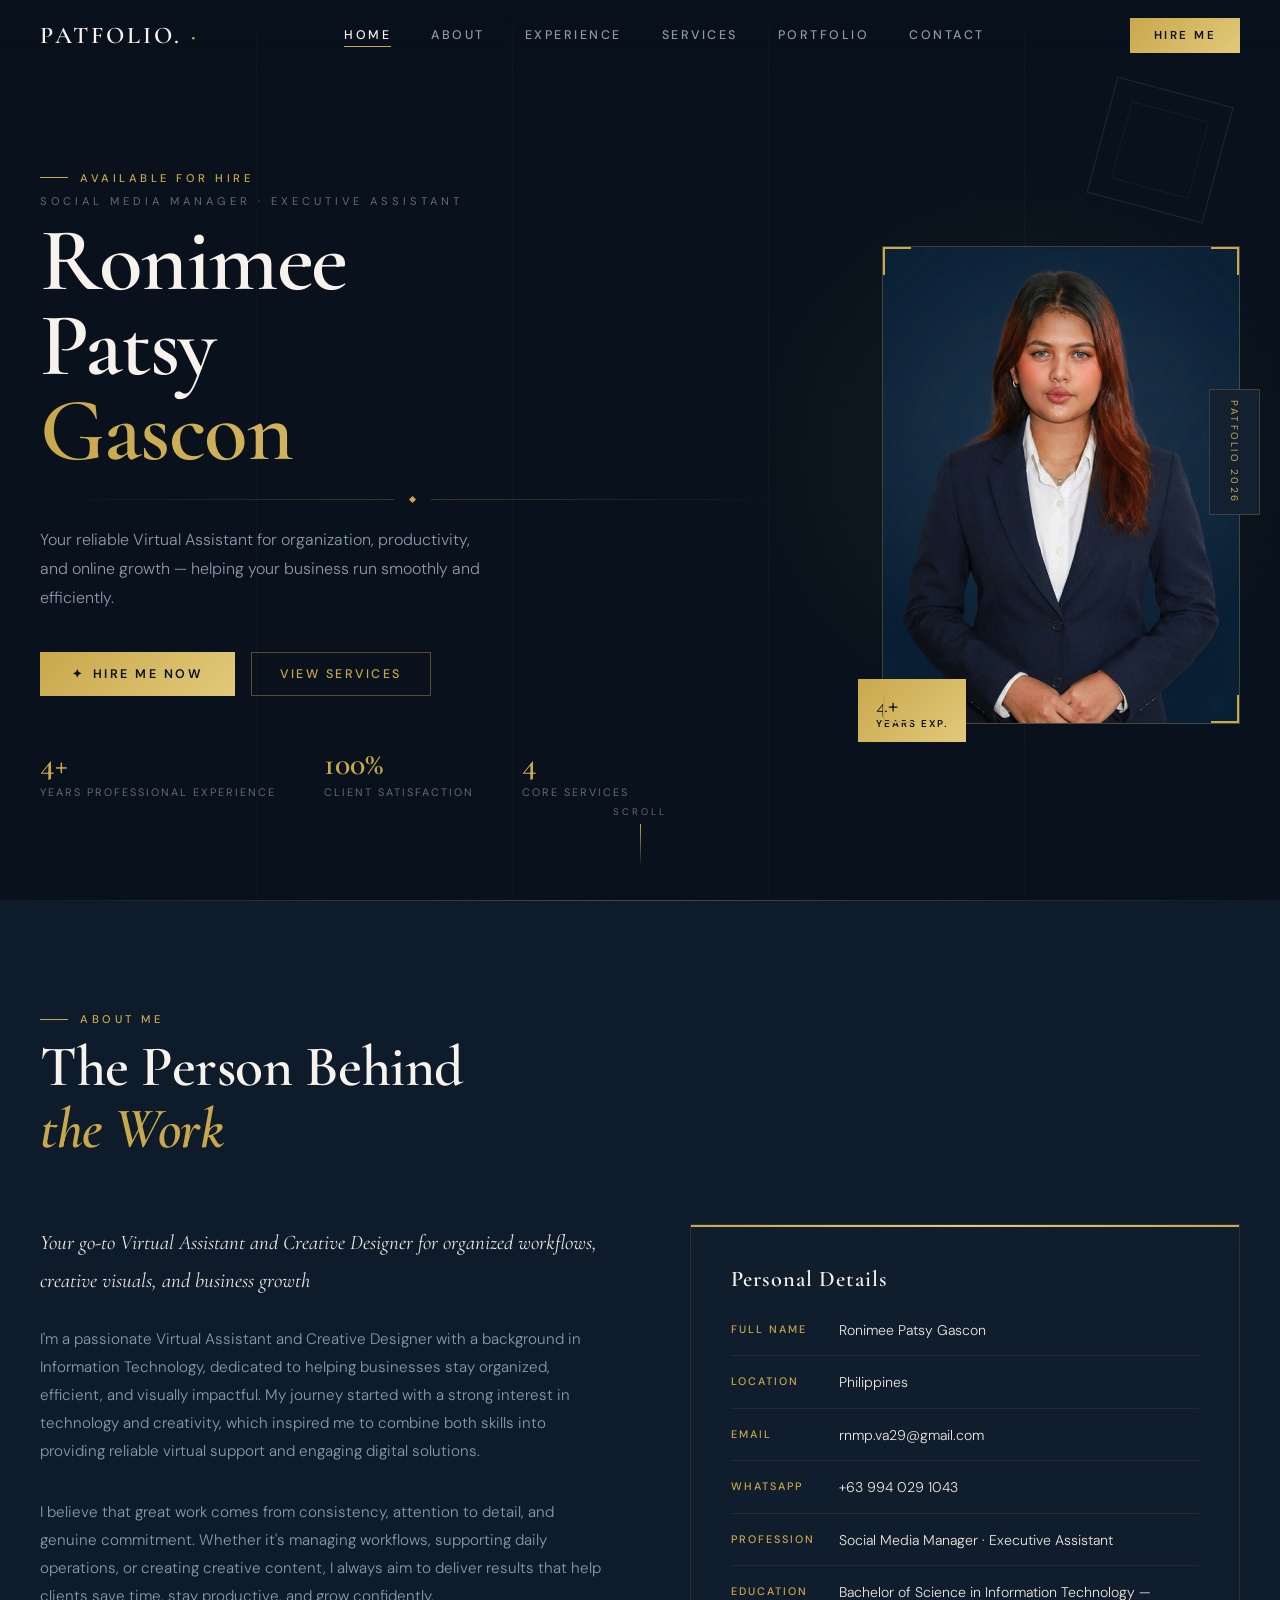
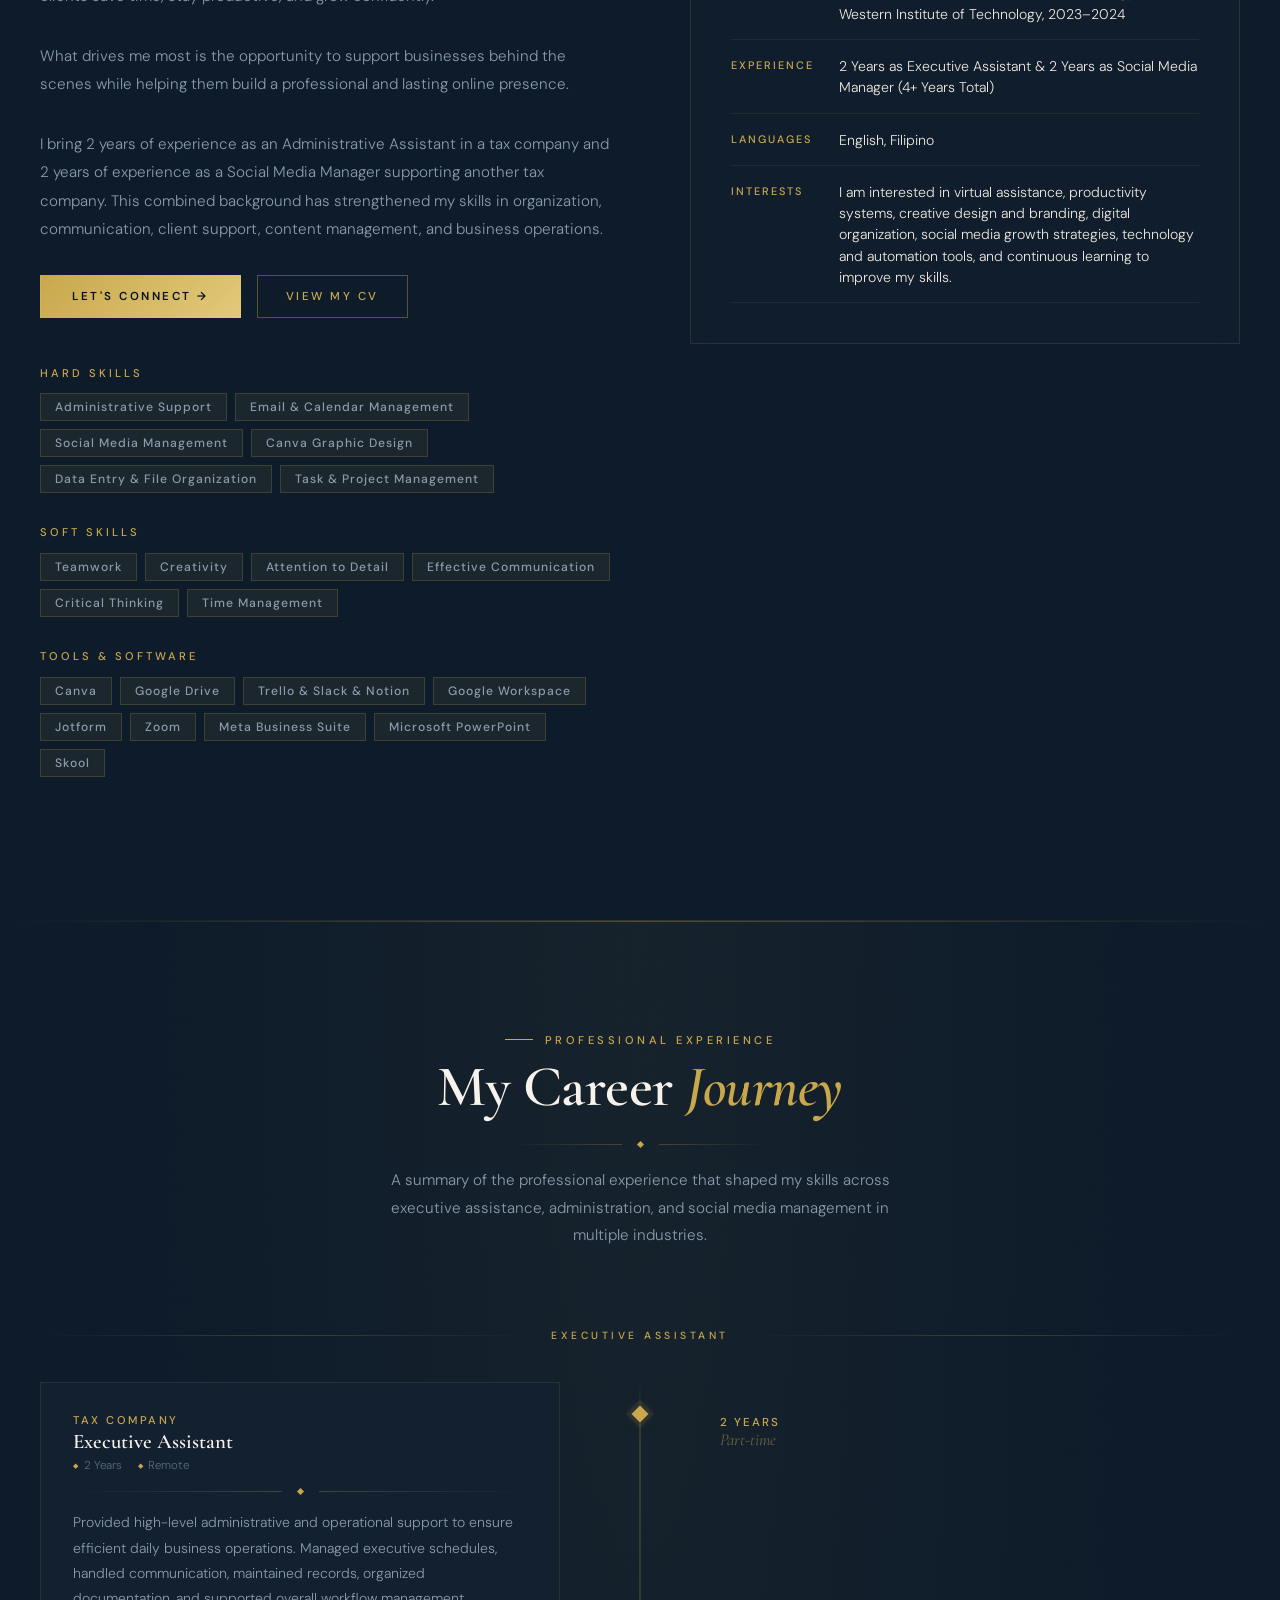
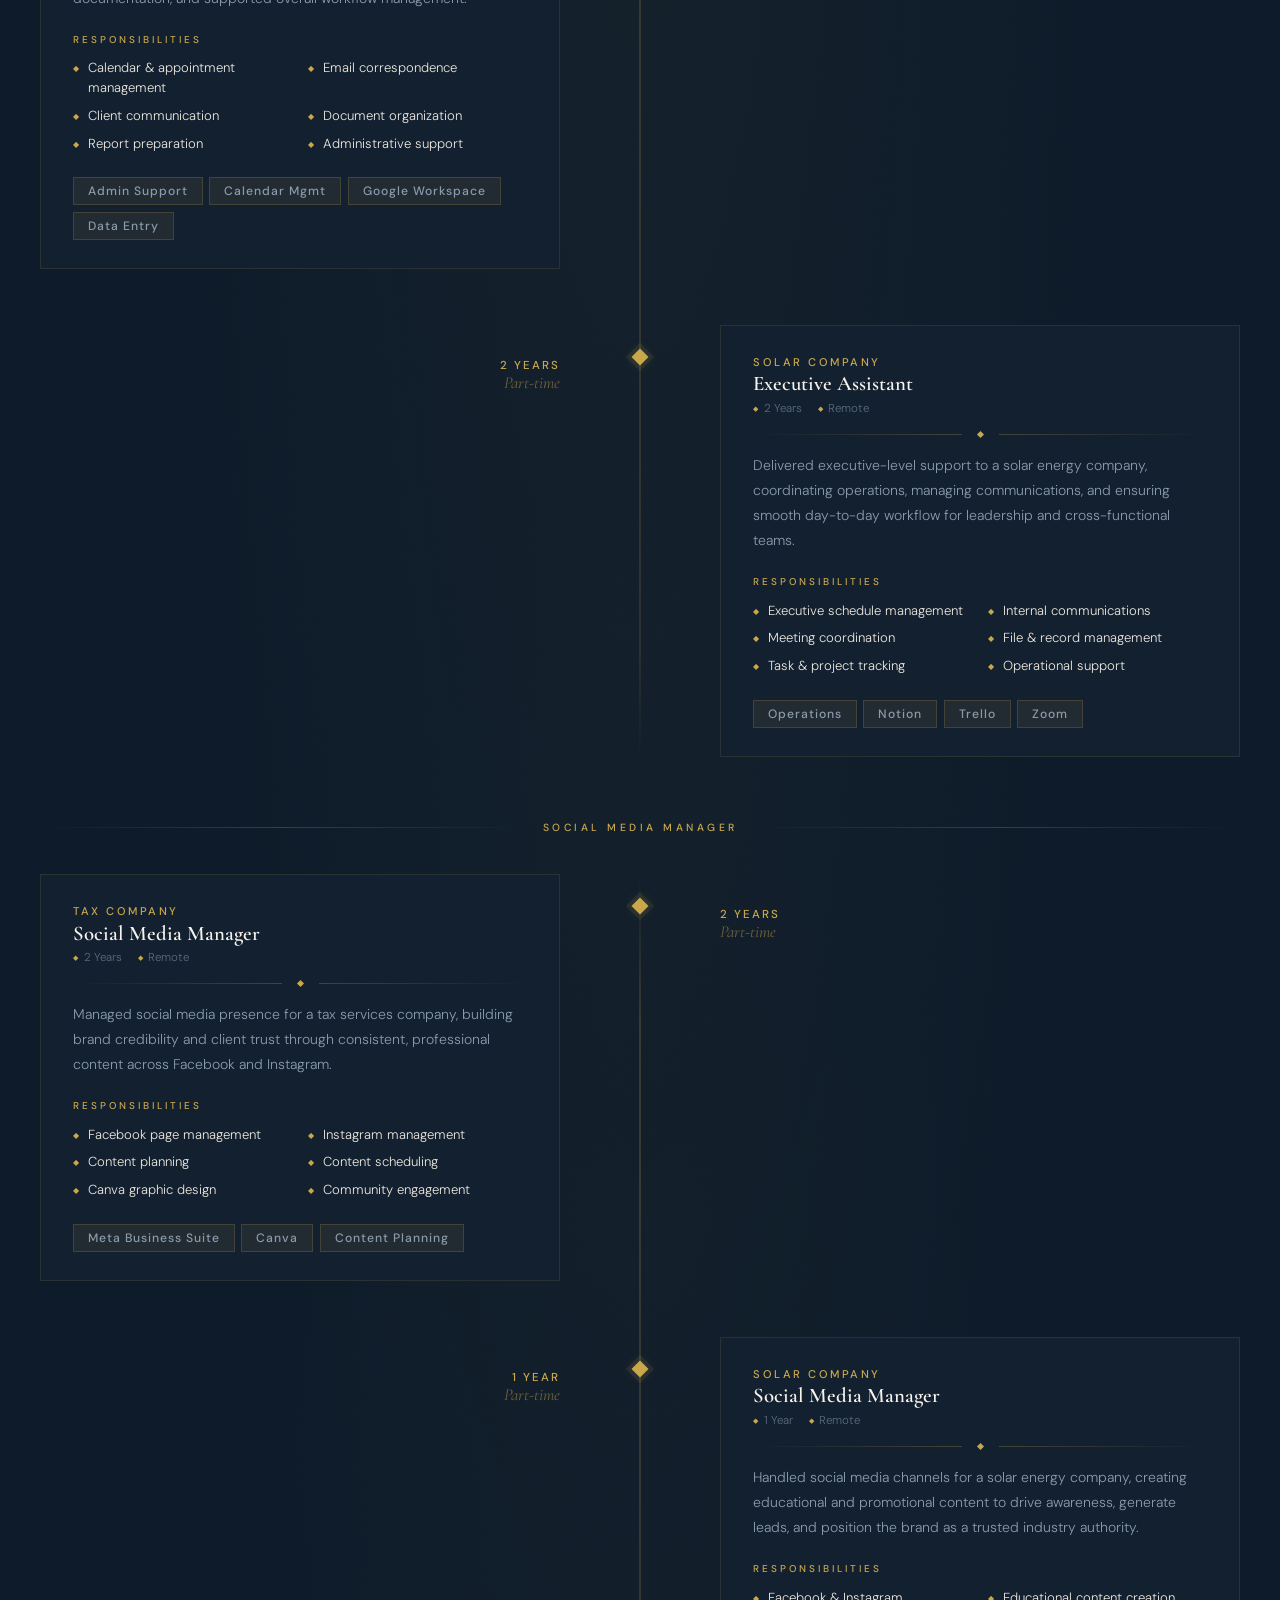
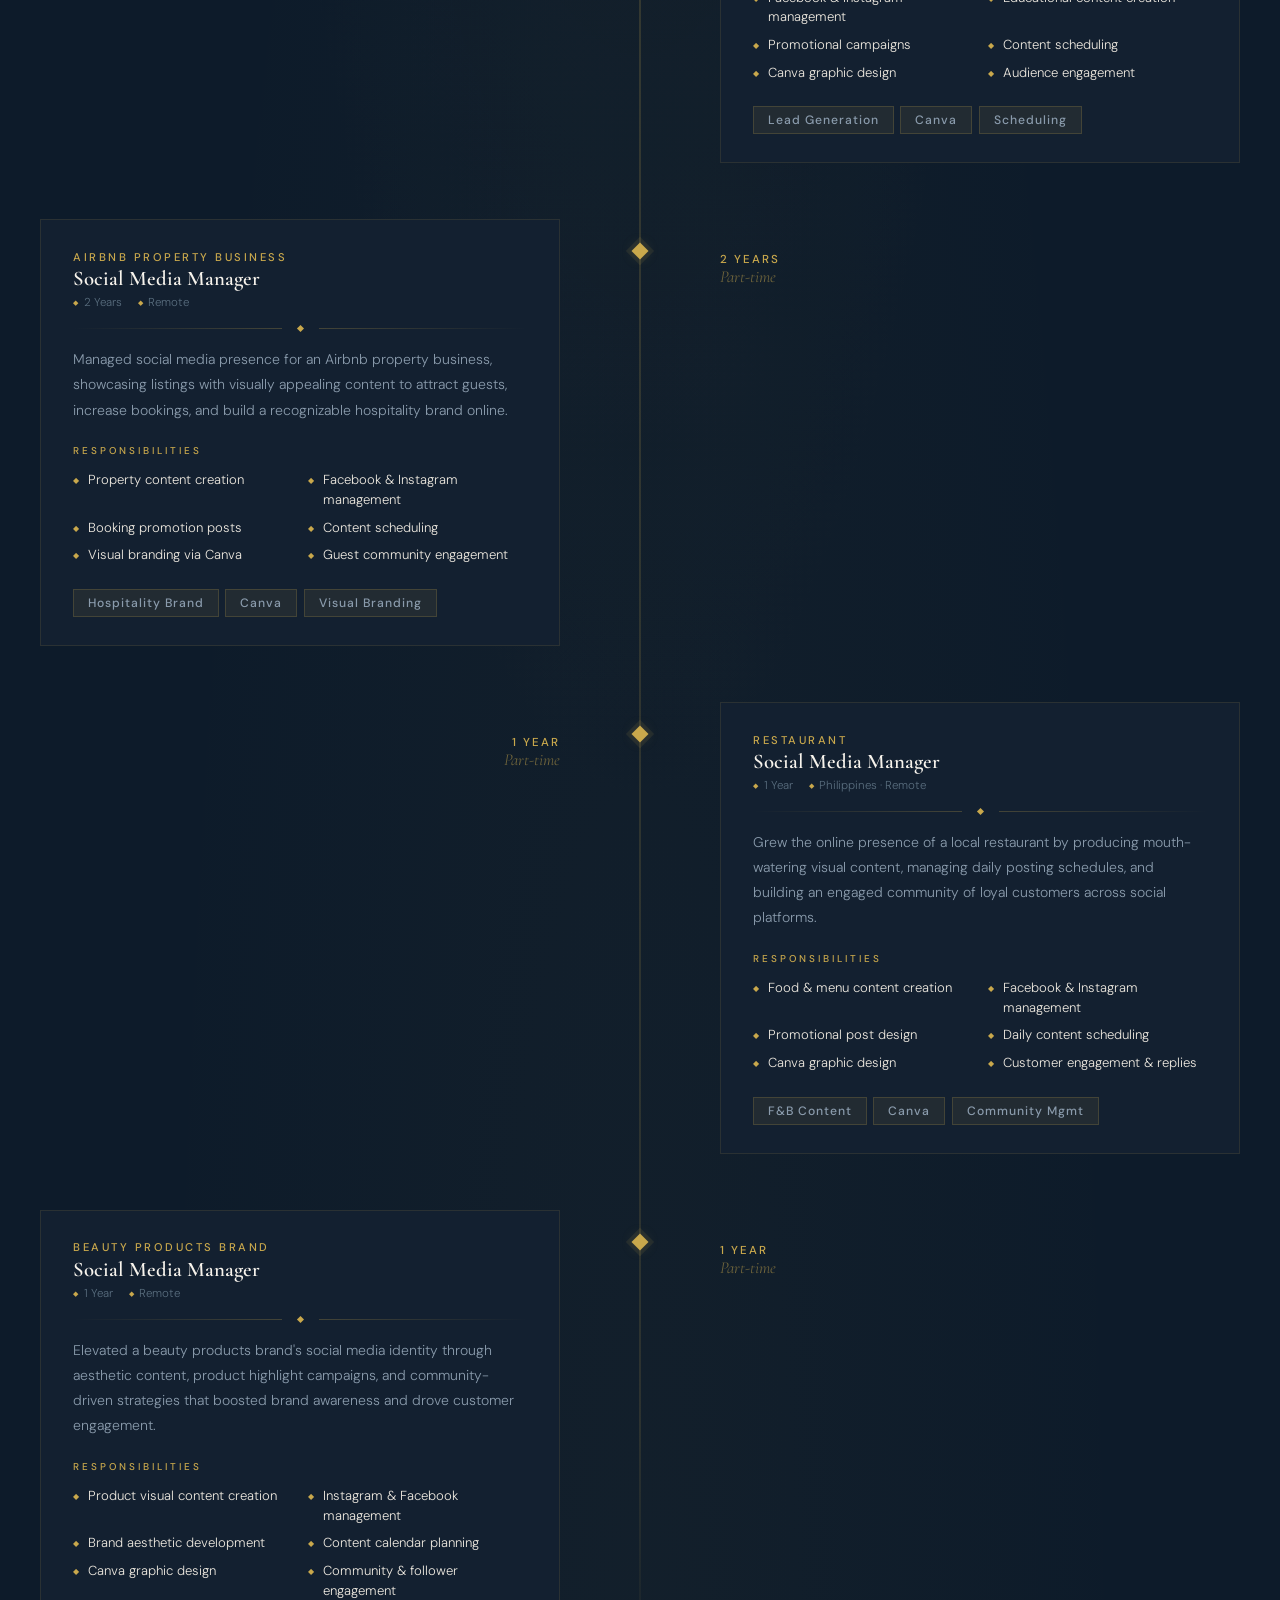
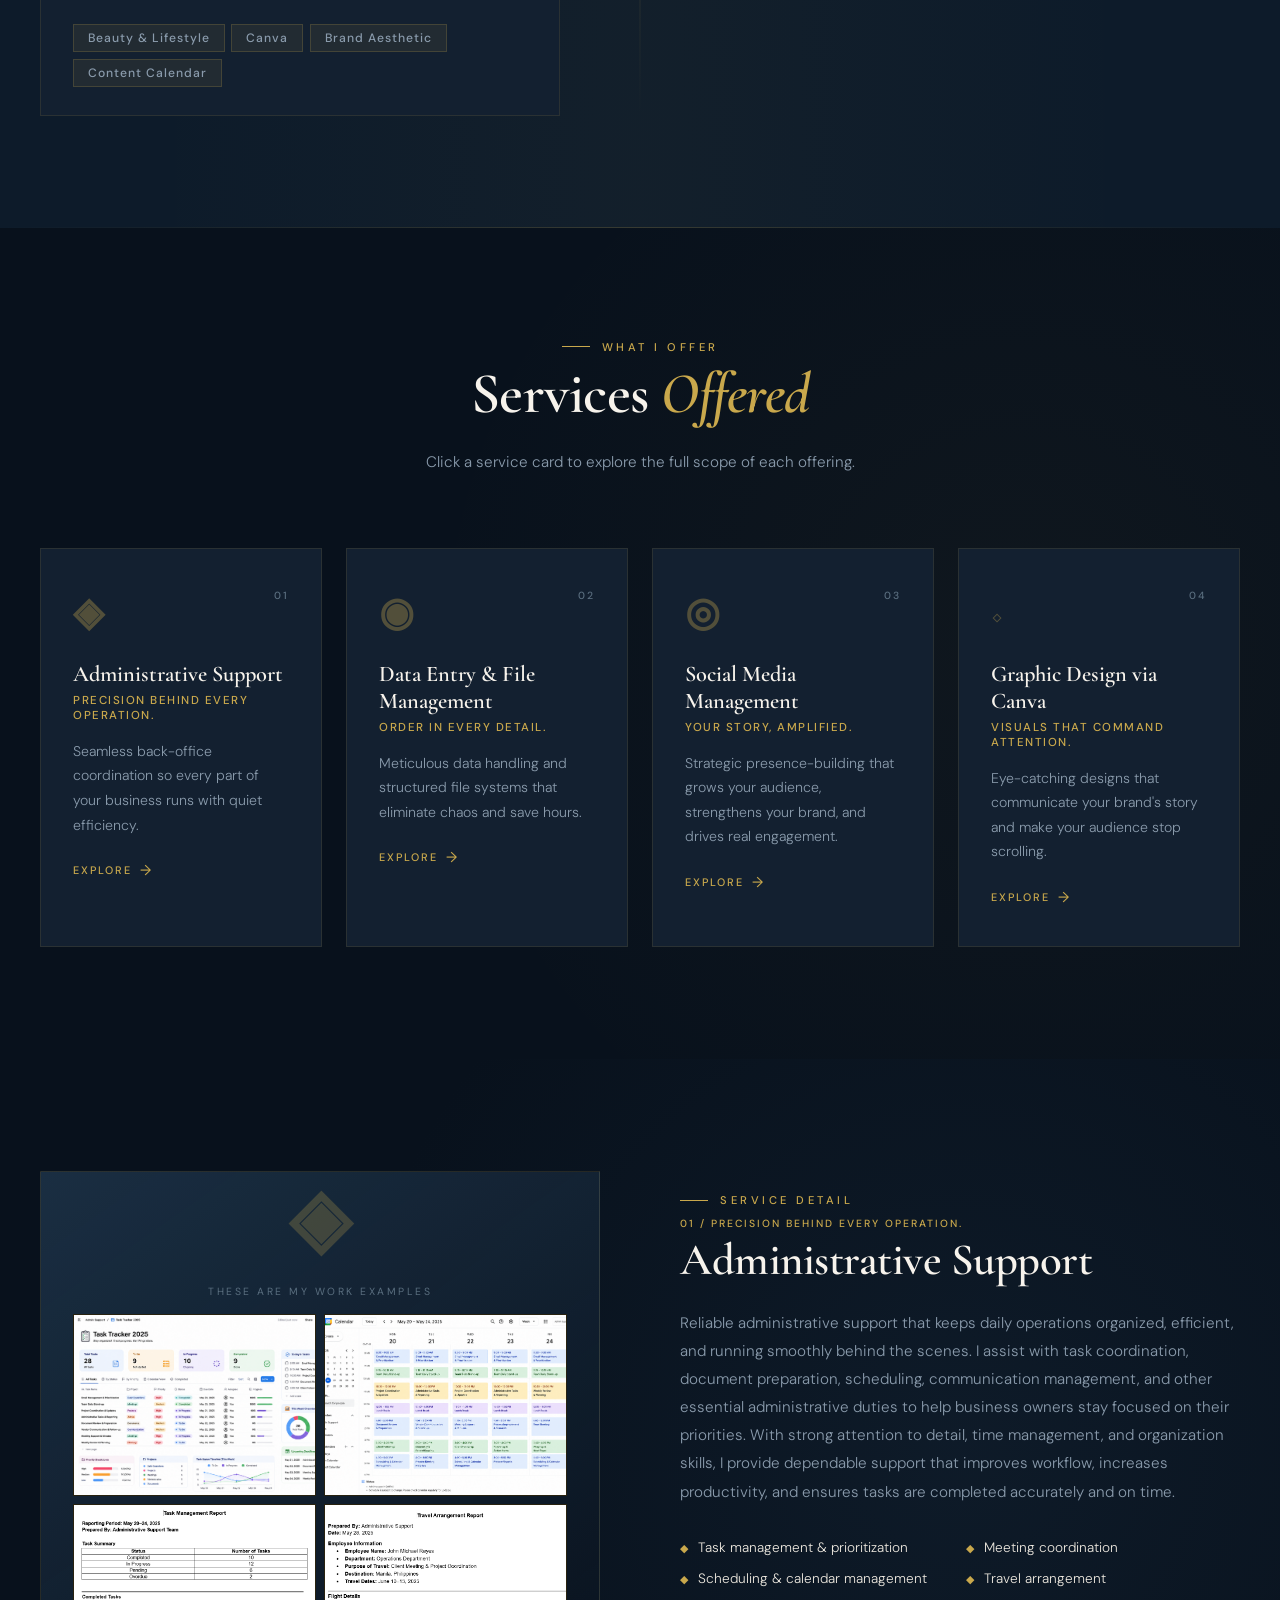
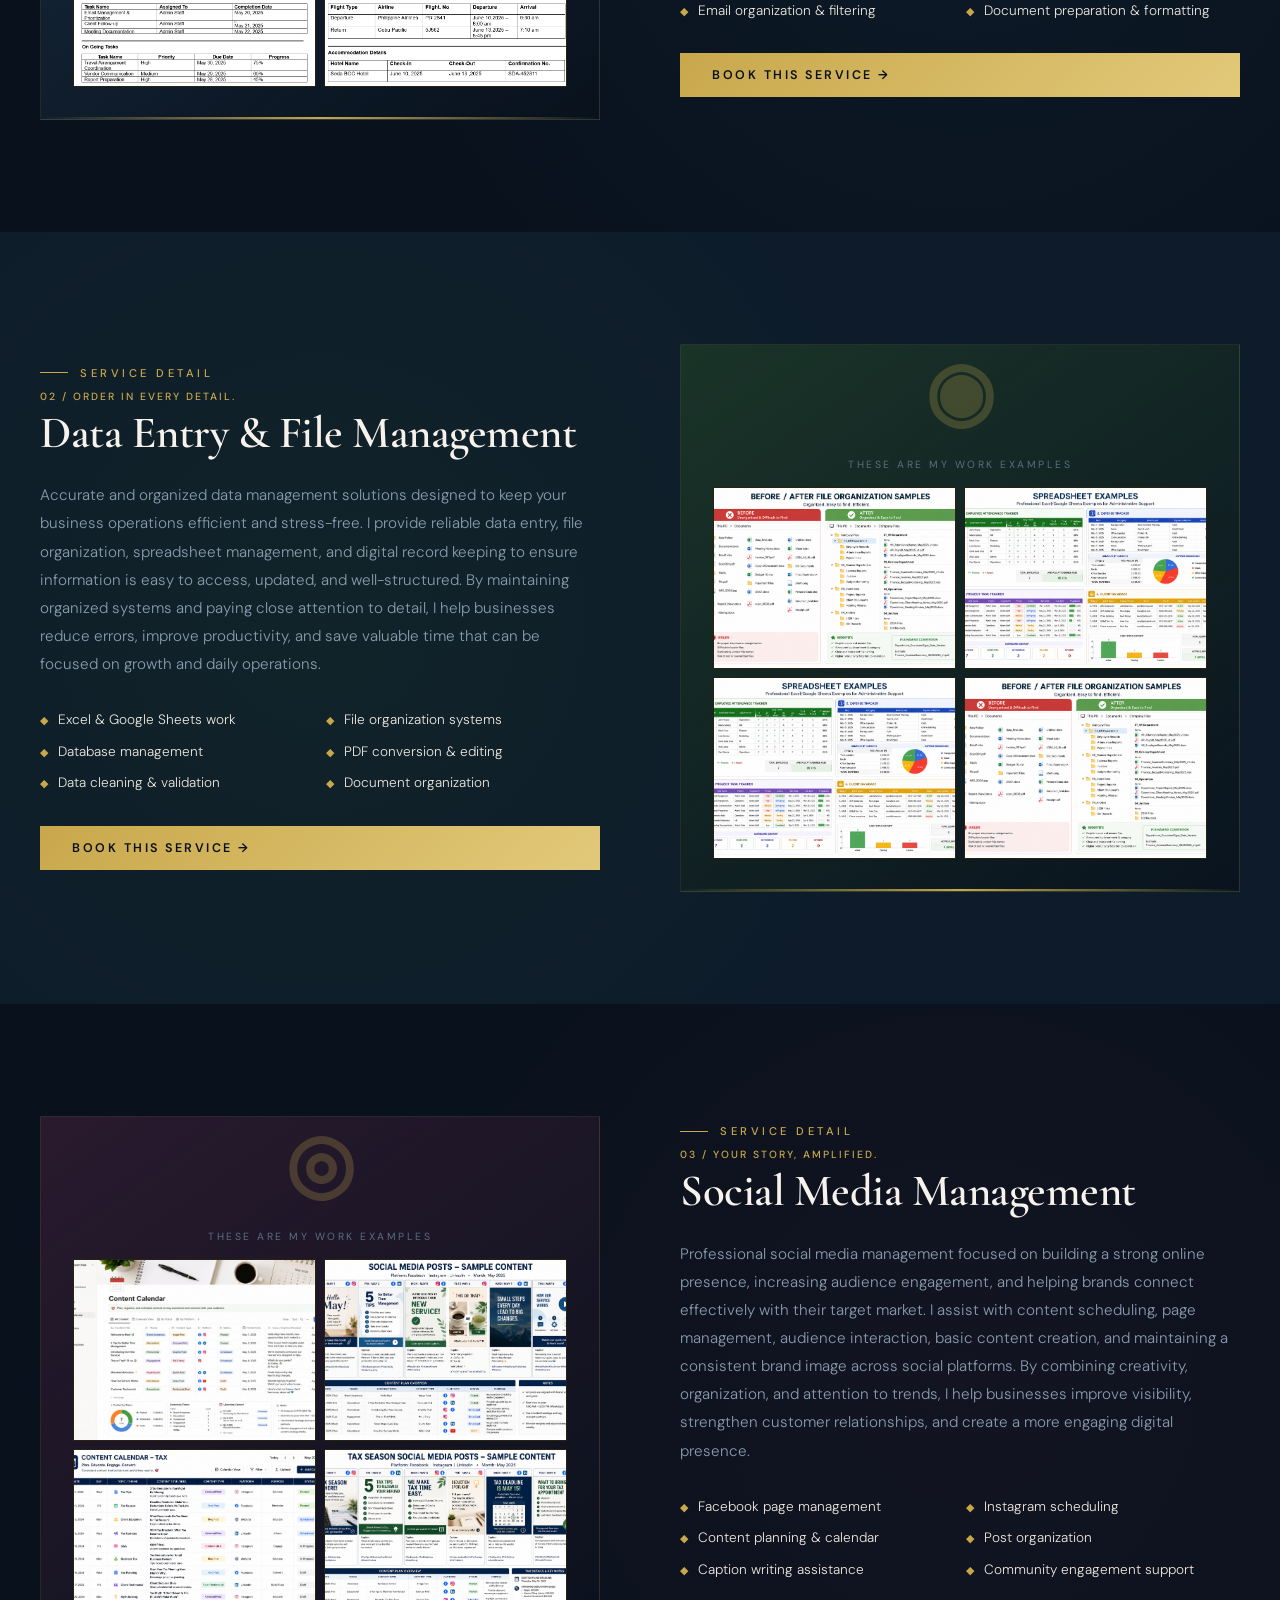
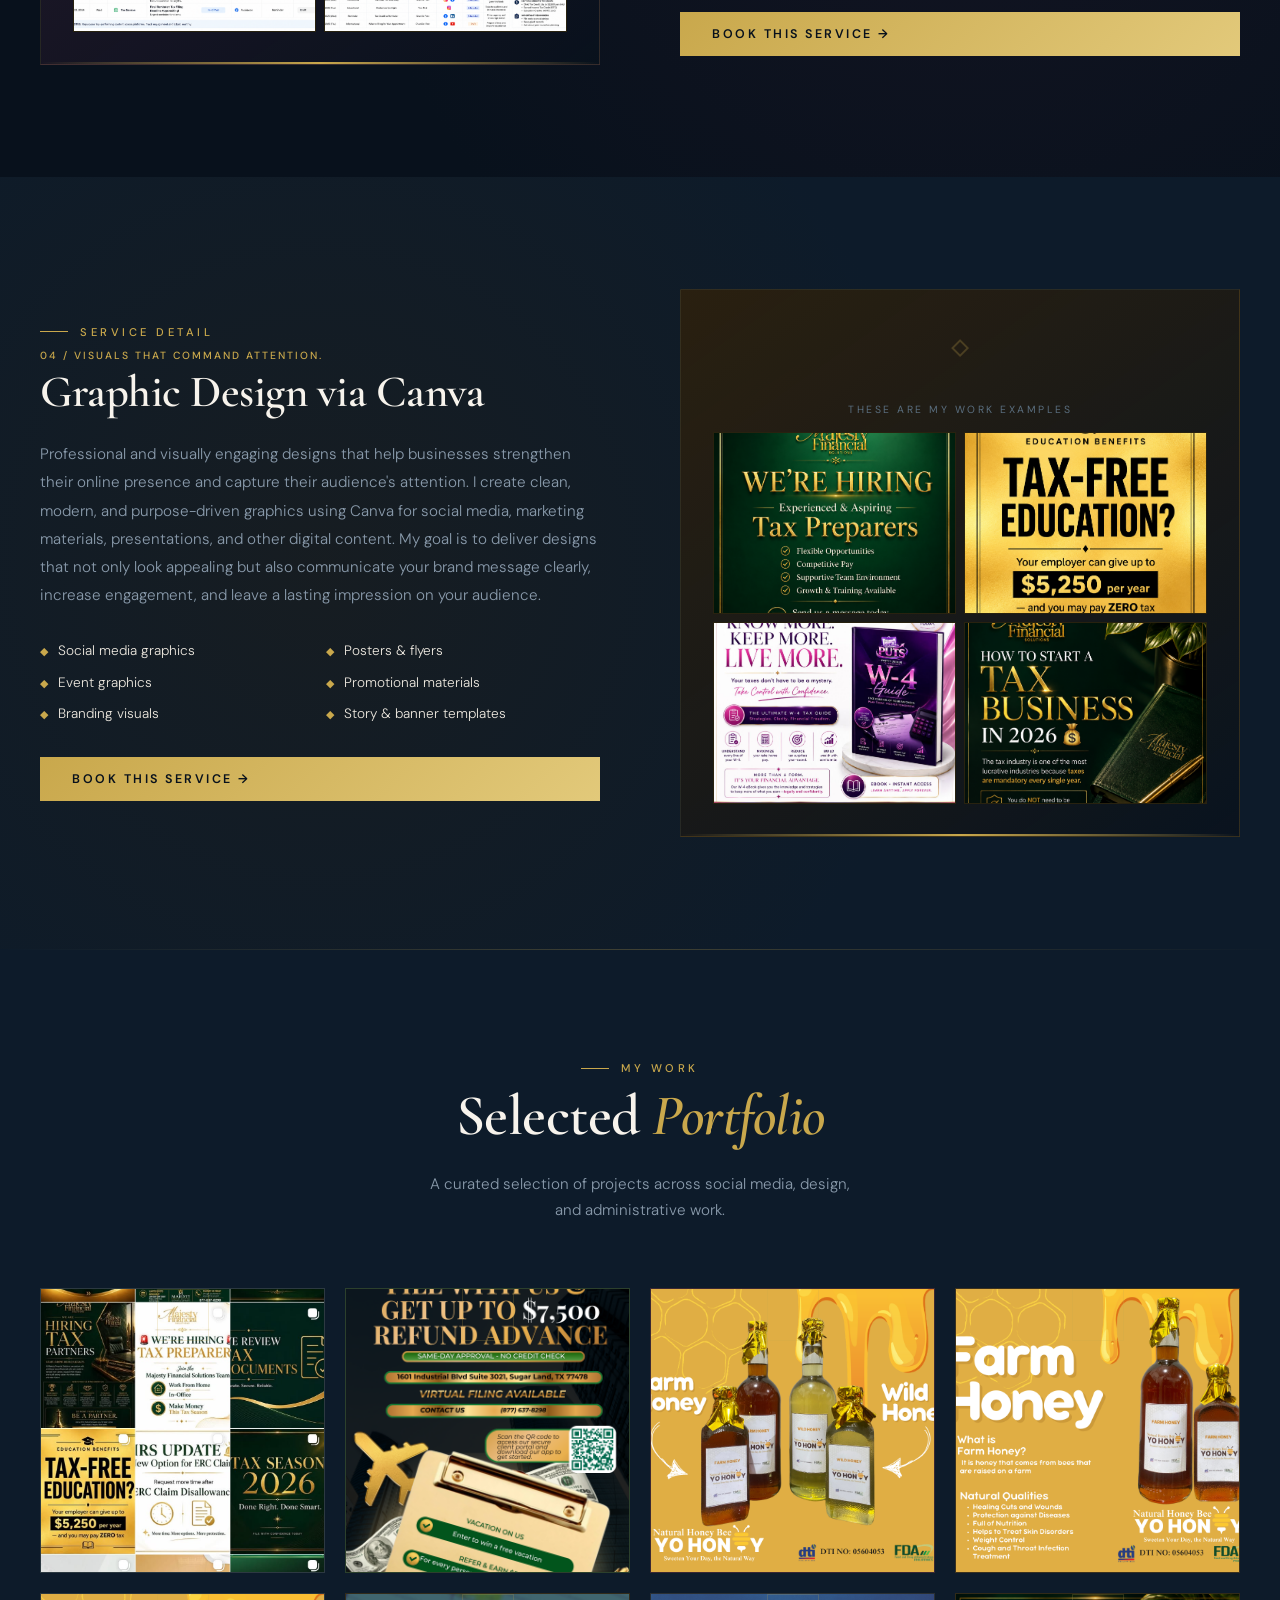
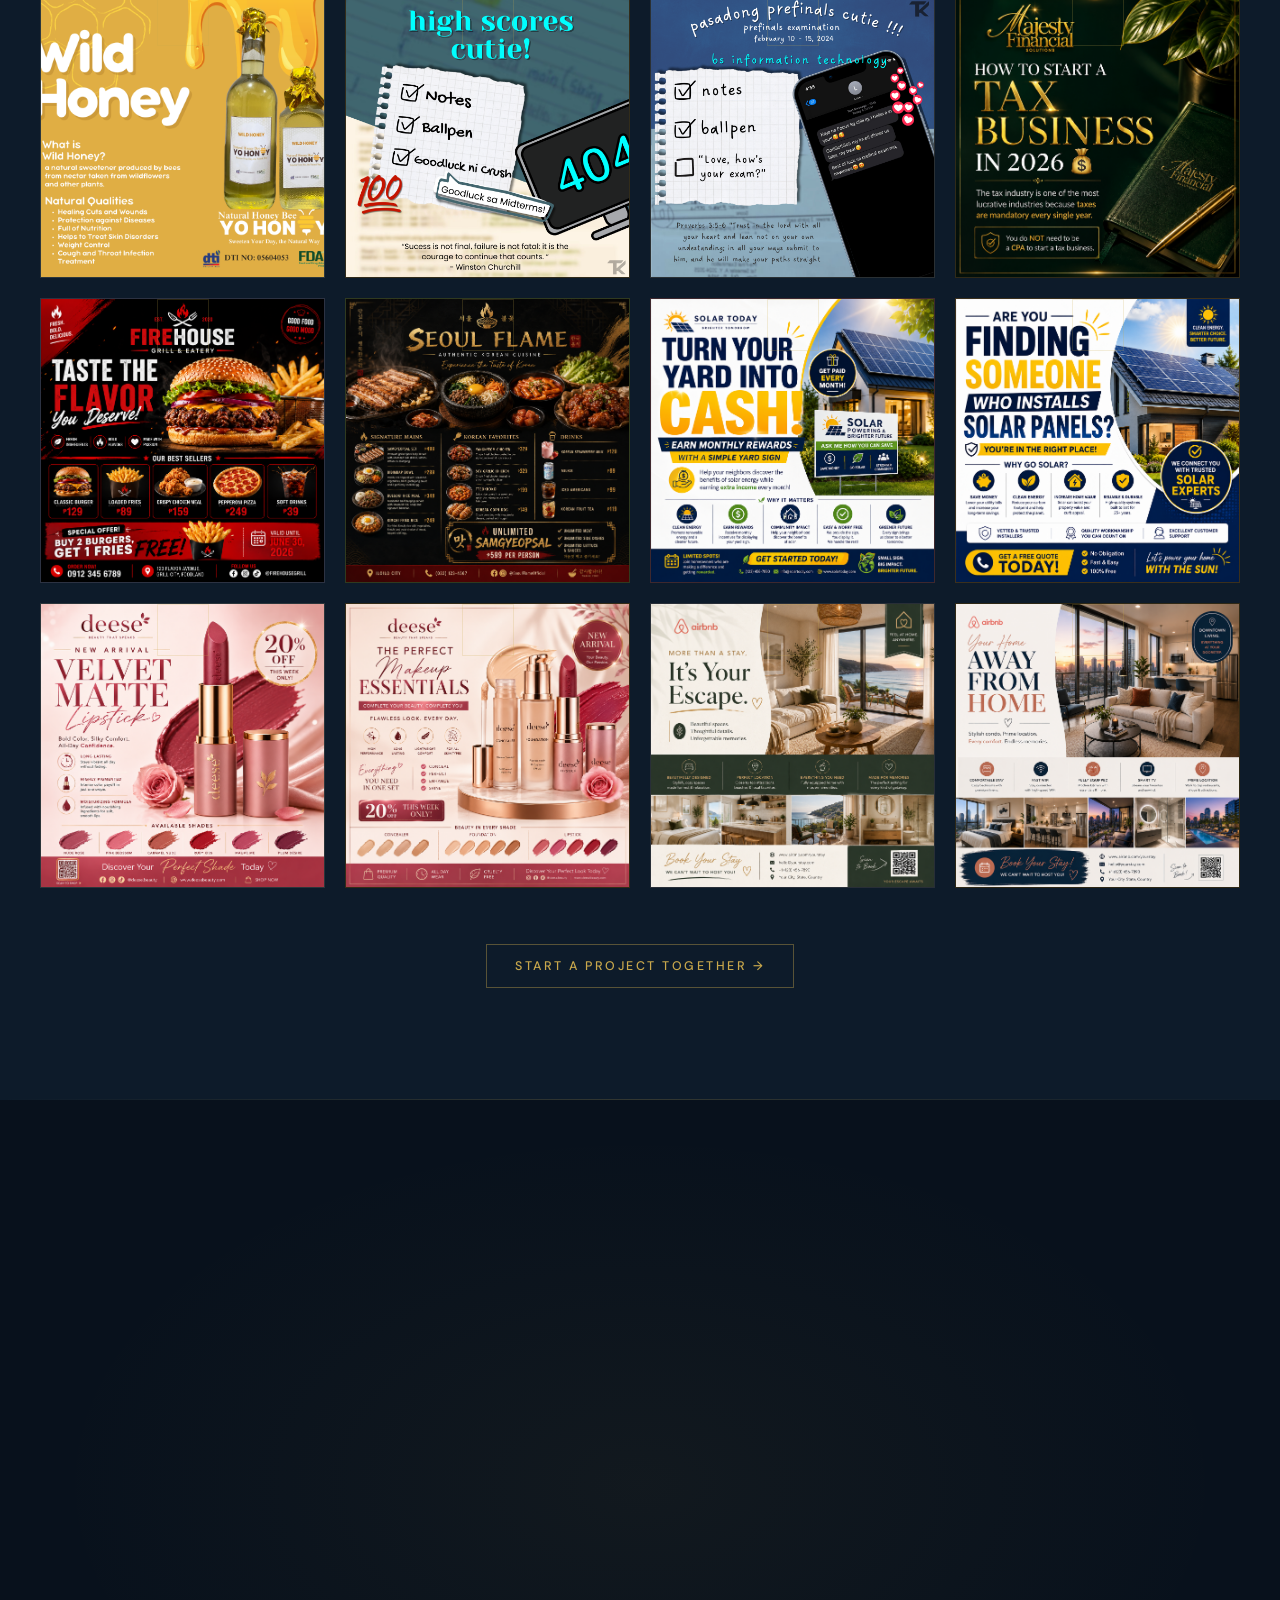
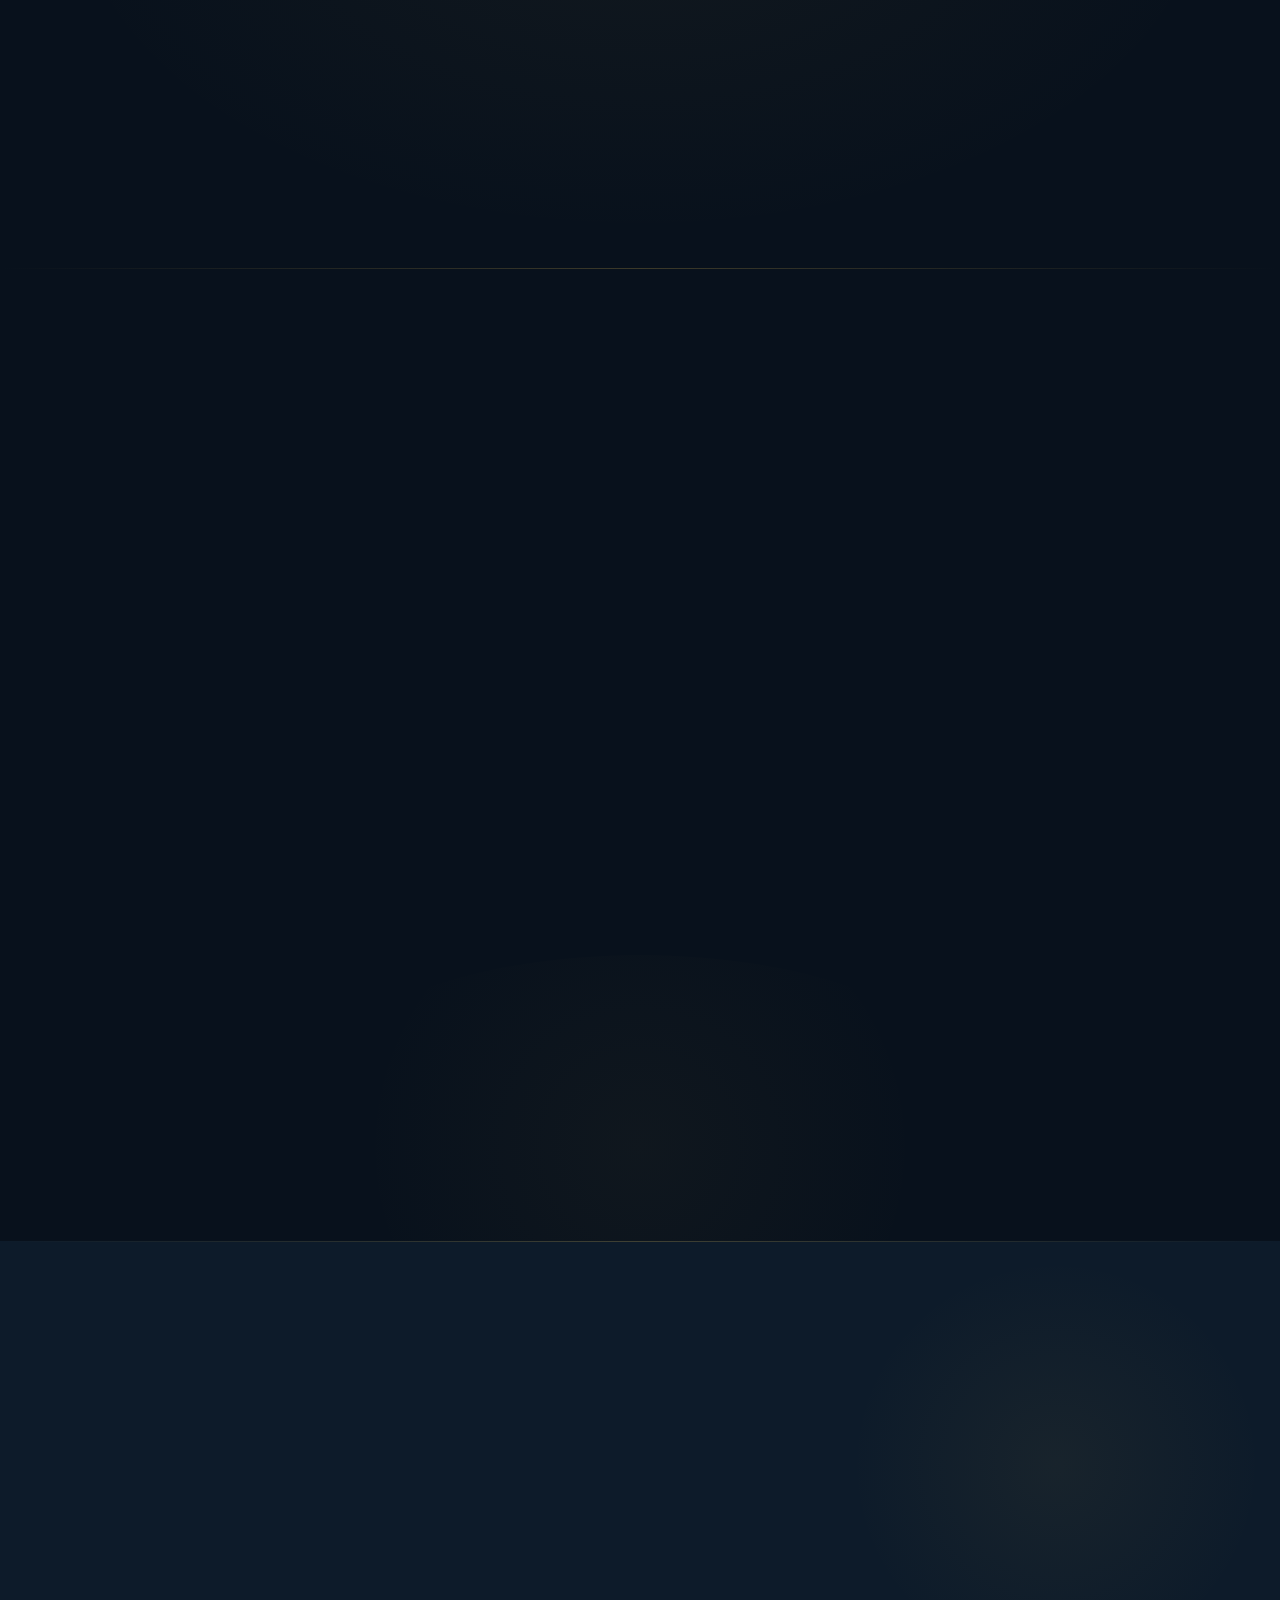
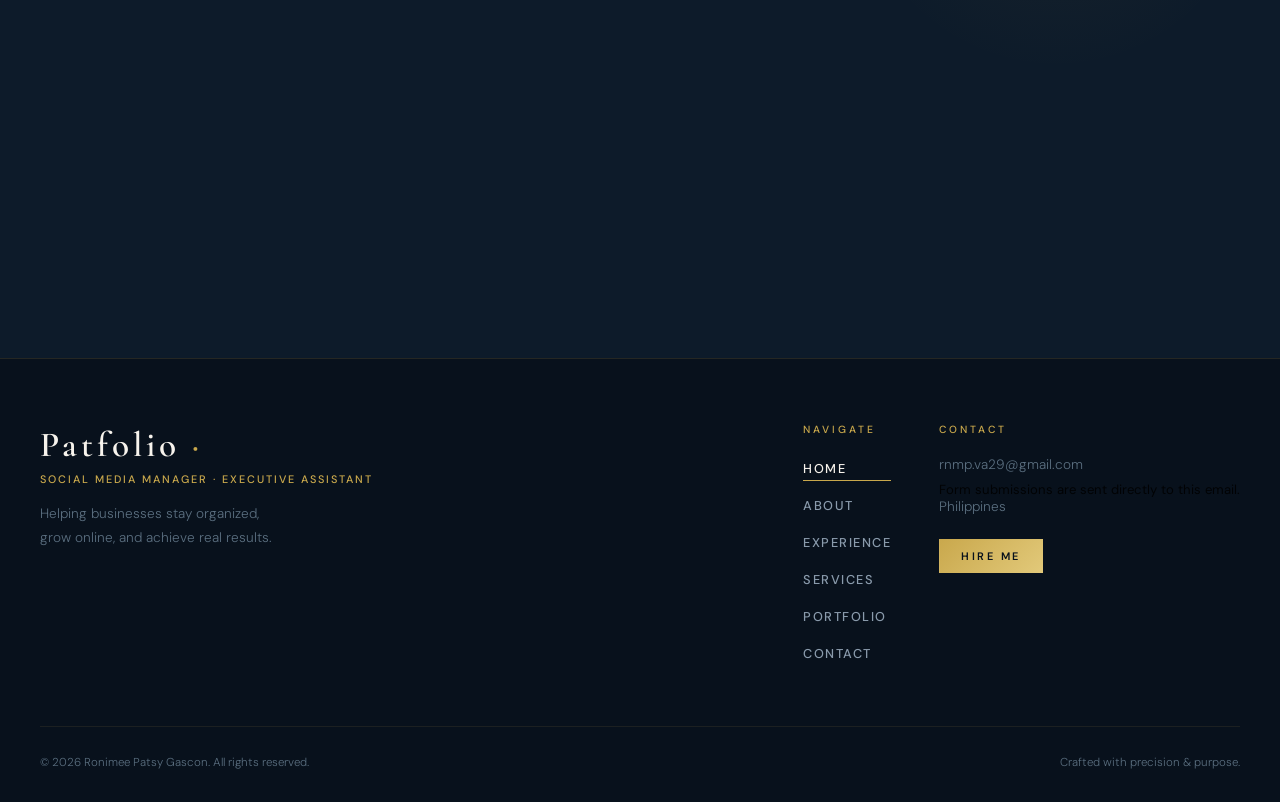
==== commit 61fdf3f0: "status" ====
--- a/index.html
+++ b/index.html
@@ -1240,7 +1240,7 @@
           <div class="contact-info-icon">◷</div>
           <div>
             <p class="contact-info-label">Availability</p>
-            <p class="contact-info-val">Mon – Fri, 8AM – 6PM PHT</p>
+            <p class="contact-info-val">Mon – Fri, 10PM – 4AM PHT</p>
           </div>
         </div>
       </div>
